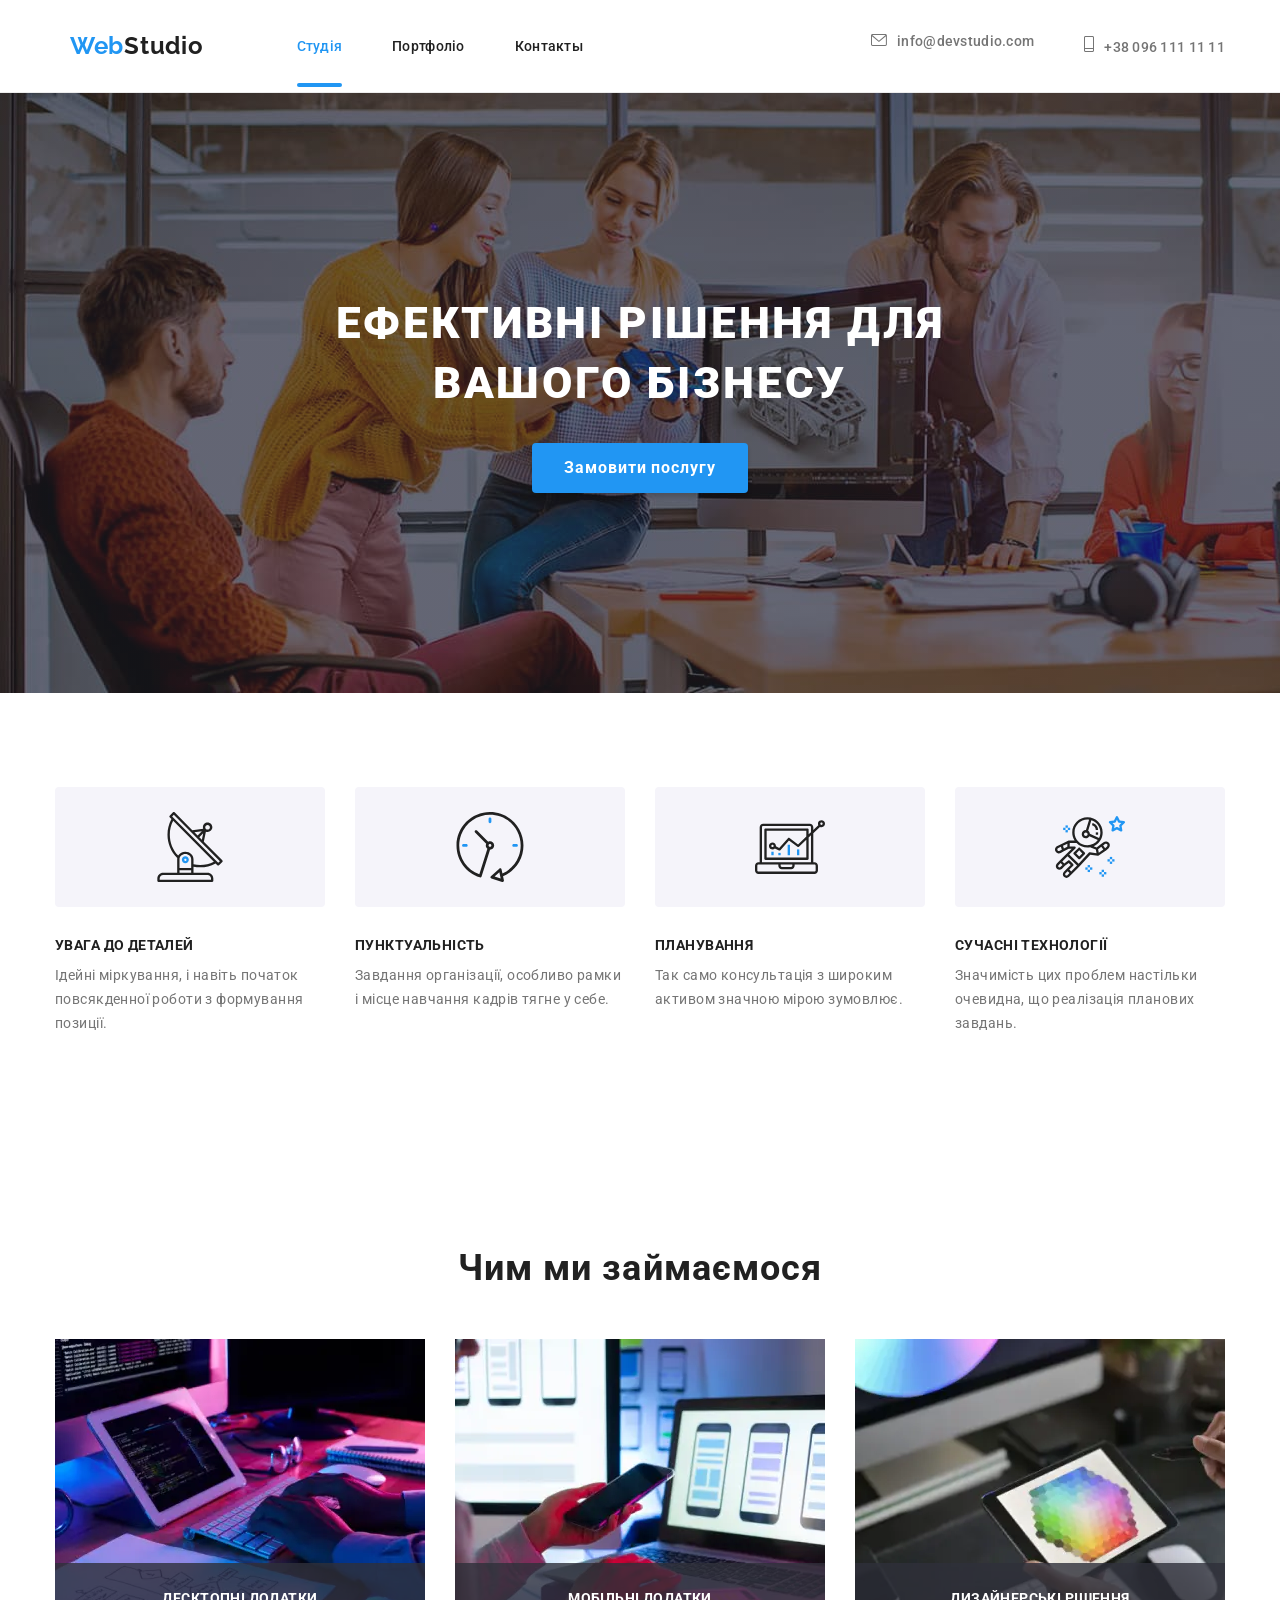
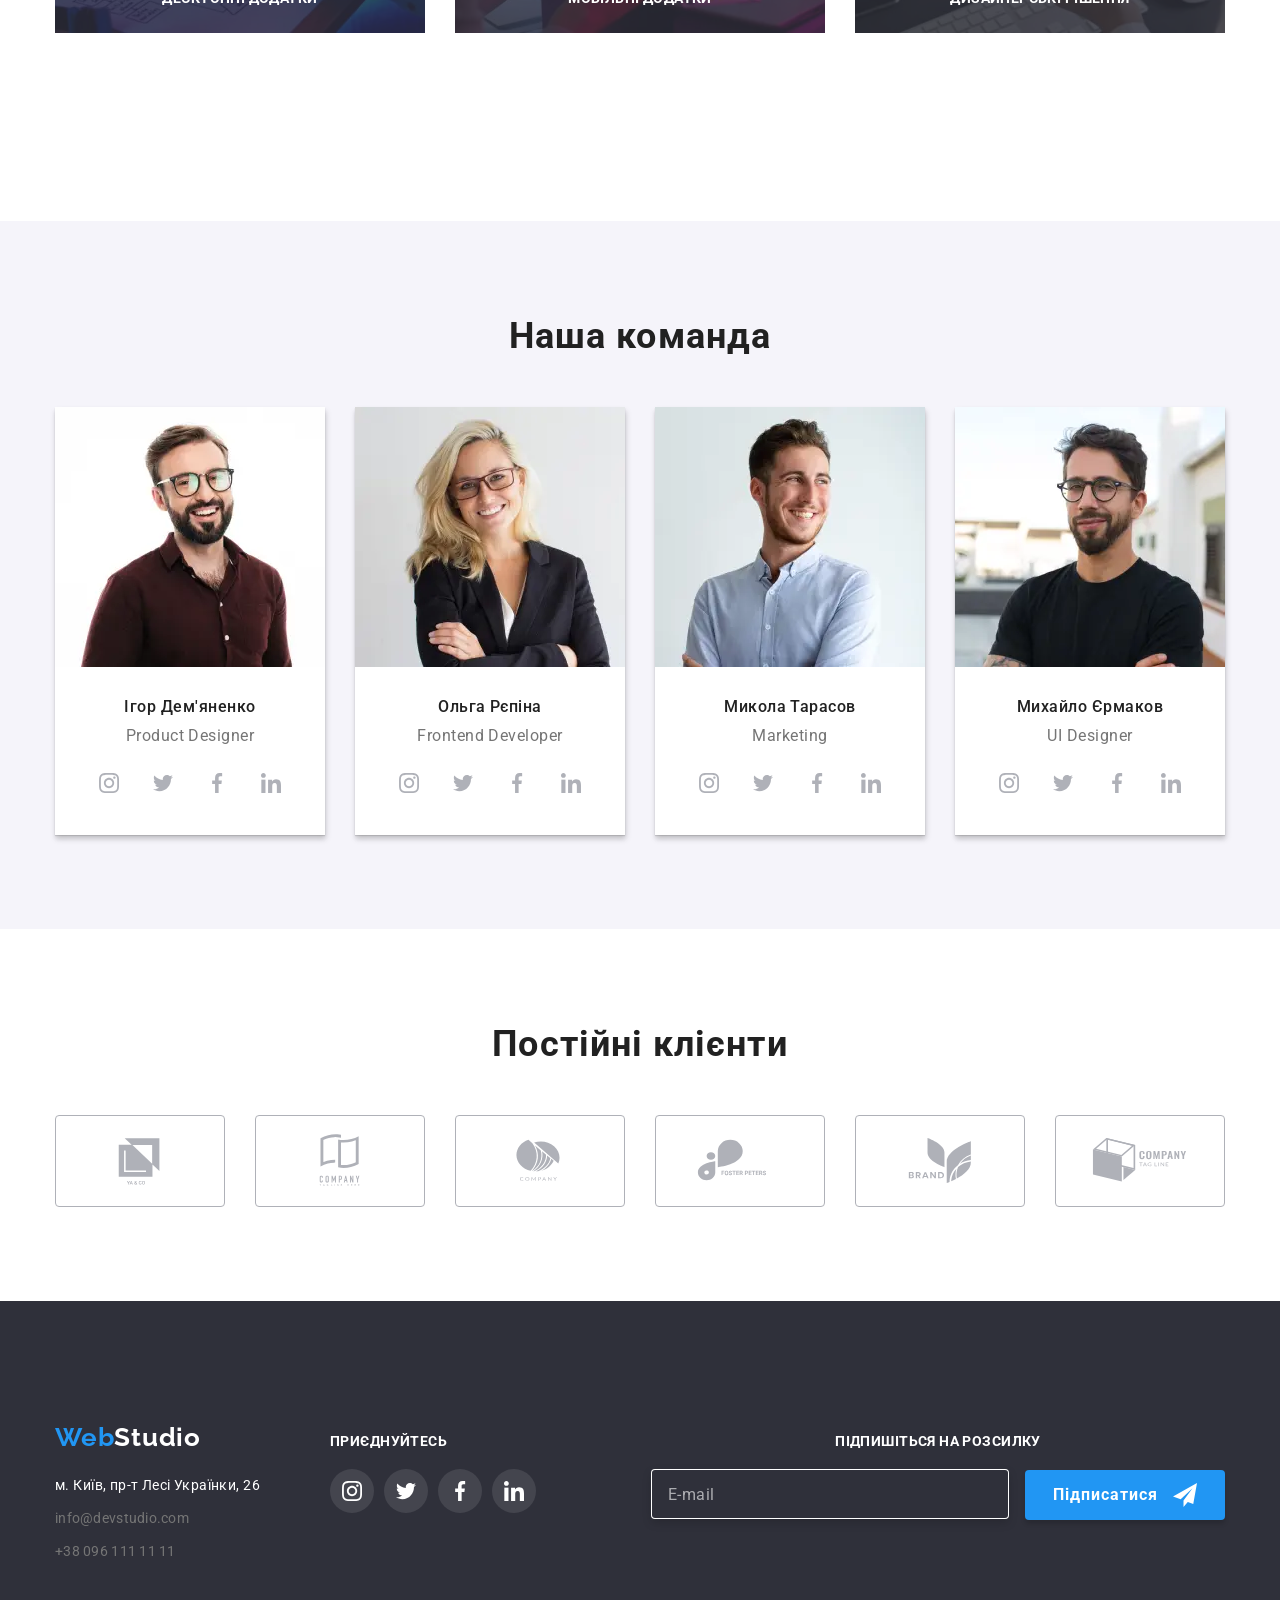
==== index.html @ 1030dc05 "Fixed bugs" ====
<!DOCTYPE html>
<html lang="uk">

<head>
    <meta charset="UTF-8" />
    <meta http-equiv="X-UA-Compatible" content="IE=edge" />
    <meta name="viewport" content="width=device-width, initial-scale=1.0" />
    <title>Студія</title>
    <link rel="stylesheet" href="https://cdn.jsdelivr.net/npm/modern-normalize@1.1.0/modern-normalize.min.css">
    <link rel="preconnect" href="https://fonts.googleapis.com" />
    <link rel="preconnect" href="https://fonts.gstatic.com" crossorigin />
    <link
        href="https://fonts.googleapis.com/css2?family=Raleway:wght@700&family=Roboto:wght@400;500;700;900&display=swap"
        rel="stylesheet" />
    <link rel="stylesheet" href="./css/main.min.css" />
</head>

<body>
    <!-- HEADER-->
    <header class="header">
        <div class="page-header container">
            <nav class="page-nav">
                <a class="logotype link" href="index.html" lang="en">Web<span
                        class="logotype__header">Studio</span></a>
                <ul class="menu list">
                    <li class="menu__item"><a class="menu__link  current" href="index.html">Студія</a></li>
                    <li class="menu__item"><a class="menu__link" href="portfolio.html">Портфоліо</a></li>
                    <li class="menu__item"><a class="menu__link" href="contact.html">Контакты</a></li>
                </ul>
            </nav>

            <button class="btn__open" type="button" data-menu-open><svg class="open__icon" width="40" height="40">
                    <use href="./images/sprite.svg#burger-open"></use></svg>
            </button>

            <ul class="list contact">
                <li class="contact__menu">
                    <a class="contact__list link" href="mailto:info@devstudio.com"><svg class="contact__icon"
                            width="16" height="12">
                            <use href="./images/sprite.svg#icon-mail"></use>
                        </svg>info@devstudio.com</a>
                </li>
                <li class="contact__menu">
                    <a class="contact__list link" href="tel:+380961111111"><svg class="contact__icon" width="10"
                            height="16">
                            <use href="./images/sprite.svg#icon-tel"></use>
                        </svg>+38 096 111 11 11</a>
                </li>
            </ul>
        </div>

        <div class="mobile-menu is-open" data-menu>
            <div class="container mobile-menu__container">
                <div class="mob-top">
                    <button class="btn__close" type="button" data-menu-close>
                        <svg class="close__icon" width="40" height="40">
                        <use href="./images/sprite.svg#burger-close"></use>
                        </svg>
                    </button>
                    <ul class="carte list">
                        <li class="carte__point"><a class="carte__reference  current" href="index.html">Студія</a></li>
                        <li class="carte__point"><a class="carte__reference" href="portfolio.html">Портфоліо</a></li>
                        <li class="carte__point"><a class="carte__reference" href="contact.html">Контакты</a></li>
                    </ul>
                </div>
        
                <div class="mob-bottom">
                    <ul class="connect list">
                        <li class="connect__menu">
                            <a class="connect__tel link" href="tel:+380961111111">+38 096 111 11 11</a>
                        </li>
                        <li class="connect__menu">
                            <a class="connect__mail link" href="mailto:info@devstudio.com">info@devstudio.com</a>
                        </li>
                    </ul>
        
                    <ul class="societal list">
                        <li class="societal__item">
                            <a class="societal__link" href="">Instagram</a>
                        </li>
                        <li class="societal__item">
                            <a class="societal__link" href="">Twitter</a>
                        </li>
                        <li class="societal__item">
                            <a class="societal__link" href="">Facebook</a>
                        </li>
                        <li class="societal__item">
                            <a class="societal__link" href="">linkedin</a>
                        </li>
                    </ul>
                </div>
        
            </div>
        </div>
    </header>
    <!--MAIN-->
    <main>
        <!--HERO-->
        <section class="hero background">
            <h1 class="hero-title">ЕФЕКТИВНІ РІШЕННЯ ДЛЯ<br>ВАШОГО БІЗНЕСУ</h1>
            <button class="modal-btn modal-btn-container" type="button" data-modal-open>Замовити послугу</button>
        </section>
        <!--ABOUT-->
        <section class="section about">
                    <div class="container">
                        <h2 class="visually-hidden"></h2>
                        <ul class="about-list list">
                            <li class="about-list-item">
                                <div class="about-list-container">
                                    <svg width="70" height="70" class="about-list-icon">
                                        <use href="./images/sprite.svg#icon-antenna"></use>
                                    </svg>
                                </div>
                                <h3 class="about-title-item">УВАГА ДО ДЕТАЛЕЙ</h3>
                                <p class="about-paragraph">Ідейні міркування, і навіть початок повсякденної роботи з формування
                                    позиції.</p>
                            </li>
                            <li class="about-list-item">
                                <div class="about-list-container">
                                    <svg width="70" height="70" class="about-list-icon">
                                        <use href="./images/sprite.svg#icon-clock"></use>
                                    </svg>
                                </div>
                                <h3 class="about-title-item">ПУНКТУАЛЬНІСТЬ</h3>
                                <p class="about-paragraph">Завдання організації, особливо рамки і місце навчання кадрів тягне у
                                    себе.</p>
                            </li>
                            <li class="about-list-item">
                                <div class="about-list-container">
                                    <svg width="70" height="70" class="about-list-icon">
                                        <use href="./images/sprite.svg#icon-diagram"></use>
                                    </svg>
                                </div>
                                <h3 class="about-title-item">ПЛАНУВАННЯ</h3>
                                <p class="about-paragraph">Так само консультація з широким активом значною мірою зумовлює.</p>
                            </li>
                            <li class="about-list-item">
                                <div class="about-list-container">
                                    <svg width="70" height="70" class="about-list-icon">
                                        <use href="./images/sprite.svg#icon-astronaut"></use>
                                    </svg>
                                </div>
                                <h3 class="about-title-item">СУЧАСНІ ТЕХНОЛОГІЇ</h3>
                                <p class="about-paragraph">Значимість цих проблем настільки очевидна, що реалізація планових
                                    завдань.</p>
                            </li>
                        </ul>
                    </div>
        </section>
        <!--WORK-->
        <section class="section work-section">
            <div class="container work-container">
                <h2 class="all-titles">Чим ми займаємося</h2>
                <ul class="work-img-container">
                    <li class="work-list">
                        <div class="work-list-wrapper">
                            <picture>
                                <source srcset="./images/about/img0-w.webp 1x, ./images/about/img0-2x-w.webp 2x" media="(min-width: 1200px)" type="image/webp" />
                                <source srcset="./images/about/img0.jpg 1x, ./images/about/img0-2x.jpg 2x"
                                media="(min-width: 1200px)" type="image/jpeg"/>
                                <img class="work-img" src="./images/about/img0.jpg" alt="фото людина друкує на комп'ютері" width="370" height="294" />
                            </picture>
                            <p class="work-overlay">Десктопні додатки</p>
                        </div>
                    </li>

                    <li class="work-list">
                        <div class="work-list-wrapper">
                            <picture>
                                <source srcset="./images/about/img1-w.webp 1x, ./images/about/img1-2x-w.webp 2x" media="(min-width: 1200px)" type="image/webp" />
                                <source srcset="./images/about/img1.jpg 1x, ./images/about/img1-2x.jpg 2x" media="(min-width: 1200px)" type="image/jpeg"/>
                                <img class="work-img" src="./images/about/img1.jpg" alt="фото людина друкує на комп'ютері і дивиться на смартфон"
                                    width="370" height="294" />
                            </picture>
                            <p class="work-overlay">Мобільні додатки</p>
                        </div>
                    </li>

                    <li class="work-list">
                        <div class="work-list-wrapper">
                            <picture>
                                <source srcset="./images/about/img2-w.webp 1x, ./images/about/img2-2x-w.webp 2x" media="(min-width: 1200px)" type="image/webp" />
                                <source srcset="./images/about/img2.jpg 1x, ./images/about/img2-2x.jpg 2x" media="(min-width: 1200px)" type="image/jpeg"/>
                                <img class="work-img" src="./images/about/img2.jpg" alt="фото людина малює на планшеті" width="370" height="294" />
                            </picture>
                            <p class="work-overlay">Дизайнерські рішення</p>
                        </div>
                    </li>
                </ul>
            </div>
        </section>
        <!--TEAM-->
        <section class="section team-section">
            <div class="container">
                <h2 class="all-titles">Наша команда</h2>
                <ul class="list menu-team">
                    <li class="team-cards">
                        <picture>
                            <source srcset="./images/team/igor-w.webp 1x, ./images/team/igor-2x-w.webp 2x" media="(min-width: 1200px)" type="image/webp"/>
                            <source srcset="./images/team/igor.jpg 1x, ./images/team/igor-2x.jpg 2x" media="(min-width: 1200px)" type="image/jpeg" />
                            <source srcset="./images/team/igor-tab-w.webp 1x, ./images/team/igor-tab-2x-w.webp 2x" media="(min-width: 768px)" type="image/webp" />
                            <source srcset="./images/team/igor-tab.jpg 1x, ./images/team/igor-tab-2x.jpg 2x" media="(min-width: 768px)" type="image/jpeg"/>
                            <source srcset="./images/team/igor-mob-w.webp 1x, ./images/team/igor-mob-2x-w.webp 2x" media="(min-width: 320px)" type="image/webp" />
                            <source srcset="./images/team/igor-mob.jpg 1x, ./images/team/igor-mob-2x.jpg 2x" media="(min-width: 320px)" type="image/jpeg"/>
                            <img class="team-img" src="./images/team/igor.jpg" alt="Фото Ігор Дем'яненко" width="450"/>
                        </picture>
                        
                        <div class="team-subscription">
                            <h3 class="team-title">Ігор Дем'яненко</h3>
                            <p class="team-paragraph" lang="en">Product Designer</p>
                            <ul class="social-list list">
                                <li class="social-list-item">
                                    <a class="social-list-link" href="">
                                        <svg width="20" height="20" class="social-list-icon">
                                            <use href="./images/sprite.svg#icon-instagram"></use>
                                        </svg>
                                    </a>
                                </li>
                                <li class="social-list-item">
                                    <a class="social-list-link" href="">
                                        <svg width="20" height="20" class="social-list-icon">
                                            <use href="./images/sprite.svg#icon-twitter"></use>
                                        </svg>
                                    </a>
                                </li>
                                <li class="social-list-item">
                                    <a class="social-list-link" href="">
                                        <svg width="20" height="20" class="social-list-icon">
                                            <use href="./images/sprite.svg#icon-facebook"></use>
                                        </svg>
                                    </a>
                                </li>
                                <li class="social-list-item">
                                    <a class="social-list-link" href="">
                                        <svg width="20" height="20" class="social-list-icon">
                                            <use href="./images/sprite.svg#icon-linkedin"></use>
                                        </svg>
                                    </a>
                                </li>
                            </ul>
                        </div>
                    </li>
                    <li class="team-cards">
                        <picture>
                            <source srcset="./images/team/olga-w.webp 1x, ./images/team/olga-2x-w.webp 2x" media="(min-width: 1200px)" type="image/webp"/>
                            <source srcset="./images/team/olga.jpg 1x, ./images/team/olga-2x.jpg 2x" media="(min-width: 1200px)" type="image/jpeg"/>
                            <source srcset="./images/team/olga-tab-w.webp 1x, ./images/team/olga-tab-2x-w.webp 2x" media="(min-width: 768px)" type="image/webp"/>
                            <source srcset="./images/team/olga-tab.jpg 1x, ./images/team/olga-tab-2x.jpg 2x" media="(min-width: 768px)" type="image/jpeg"/>
                            <source srcset="./images/team/olga-mob-w.webp 1x, ./images/team/olga-mob-2x-w.webp 2x" media="(min-width: 320px)" type="image/webp"/>
                            <source srcset="./images/team/olga-mob.jpg 1x, ./images/team/olga-mob-2x.jpg 2x" media="(min-width: 320px)" type="image/jpeg"/>
                            <img class="team-img" src="./images/team/olga.jpg" alt="Фото Ольга Рєпіна" width="450"/>
                        </picture>
                        
                        <div class="team-subscription">
                            <h3 class="team-title">Ольга Рєпіна</h3>
                            <p class="team-paragraph" lang="en">Frontend Developer</p>
                            <ul class="social-list list">
                                <li class="social-list-item">
                                    <a class="social-list-link" href="">
                                        <svg width="20" height="20" class="social-list-icon">
                                            <use href="./images/sprite.svg#icon-instagram"></use>
                                        </svg>
                                    </a>
                                </li>
                                <li class="social-list-item">
                                    <a class="social-list-link" href="">
                                        <svg width="20" height="20" class="social-list-icon">
                                            <use href="./images/sprite.svg#icon-twitter"></use>
                                        </svg>
                                    </a>
                                </li>
                                <li class="social-list-item">
                                    <a class="social-list-link" href="">
                                        <svg width="20" height="20" class="social-list-icon">
                                            <use href="./images/sprite.svg#icon-facebook"></use>
                                        </svg>
                                    </a>
                                </li>
                                <li class="social-list-item">
                                    <a class="social-list-link" href="">
                                        <svg width="20" height="20" class="social-list-icon">
                                            <use href="./images/sprite.svg#icon-linkedin"></use>
                                        </svg>
                                    </a>
                                </li>
                            </ul>
                        </div>
                    </li>
                    <li class="team-cards">
                        <picture>
                            <source srcset="./images/team/nikolay-w.webp 1x, ./images/team/nikolay-2x-w.webp 2x" media="(min-width: 1200px)" type="image/webp" />
                            <source srcset="./images/team/nikolay.jpg 1x, ./images/team/nikolay-2x.jpg 2x" media="(min-width: 1200px)" type="image/jpeg" />
                            <source srcset="./images/team/nikolay-tab-w.webp 1x, ./images/team/nikolay-tab-2x-w.webp 2x" media="(min-width: 768px)" type="image/webp" />
                            <source srcset="./images/team/nikolay-tab.jpg 1x, ./images/team/nikolay-tab-2x.jpg 2x" media="(min-width: 768px)" type="image/jpeg" />
                            <source srcset="./images/team/nikolay-mob-w.webp 1x, ./images/team/nikolay-mob-2x-w.webp 2x" media="(min-width: 320px)"type="image/webp" />
                            <source srcset="./images/team/nikolay-mob.jpg 1x, ./images/team/nikolay-mob-2x.jpg 2x" media="(min-width: 320px)"type="image/jpeg" />
                            <img class="team-img" src="./images/team/nikolay.jpg" alt="Фото Миколай Тарасов" width="450" />
                        </picture>
                        
                        <div class="team-subscription">
                            <h3 class="team-title">Микола Тарасов</h3>
                            <p class="team-paragraph" lang="en">Marketing</p>
                            <ul class="social-list list">
                                <li class="social-list-item">
                                    <a class="social-list-link" href="">
                                        <svg width="20" height="20" class="social-list-icon">
                                            <use href="./images/sprite.svg#icon-instagram"></use>
                                        </svg>
                                    </a>
                                </li>
                                <li class="social-list-item">
                                    <a class="social-list-link" href="">
                                        <svg width="20" height="20" class="social-list-icon">
                                            <use href="./images/sprite.svg#icon-twitter"></use>
                                        </svg>
                                    </a>
                                </li>
                                <li class="social-list-item">
                                    <a class="social-list-link" href="">
                                        <svg width="20" height="20" class="social-list-icon">
                                            <use href="./images/sprite.svg#icon-facebook"></use>
                                        </svg>
                                    </a>
                                </li>
                                <li class="social-list-item">
                                    <a class="social-list-link" href="">
                                        <svg width="20" height="20" class="social-list-icon">
                                            <use href="./images/sprite.svg#icon-linkedin"></use>
                                        </svg>
                                    </a>
                                </li>
                            </ul>
                        </div>
                    </li>
                    <li class="team-cards">
                        <picture>
                            <source srcset="./images/team/mixail-w.webp 1x, ./images/team/mixail-2x-w.webp 2x" media="(min-width: 1200px)" type="image/webp" />
                            <source srcset="./images/team/mixail.jpg 1x, ./images/team/mixail-2x.jpg 2x" media="(min-width: 1200px)" type="image/jpeg" />
                            <source srcset="./images/team/mixail-tab-w.webp 1x, ./images/team/mixail-tab-2x-w.webp 2x" media="(min-width: 768px)" type="image/webp" />
                            <source srcset="./images/team/mixail-tab.jpg 1x, ./images/team/mixail-tab-2x.jpg 2x" media="(min-width: 768px)" type="image/jpeg" />
                            <source srcset="./images/team/mixail-mob-w.webp 1x, ./images/team/mixail-mob-2x-w.webp 2x" media="(min-width: 320px)" type="image/webp" />
                            <source srcset="./images/team/mixail-mob.jpg 1x, ./images/team/mixail-mob-2x.jpg 2x" media="(min-width: 320px)" type="image/jpeg" />
                            <img class="team-img" src="./images/team/mixail.jpg" alt="Фото Михайло Єрмаков" width="450"/>
                        </picture>
                        
                        <div class="team-subscription">
                            <h3 class="team-title">Михайло Єрмаков</h3>
                            <p class="team-paragraph" lang="en">UI Designer</p>
                            <ul class="social-list list">
                                <li class="social-list-item">
                                    <a class="social-list-link" href="">
                                        <svg width="20" height="20" class="social-list-icon">
                                            <use href="./images/sprite.svg#icon-instagram"></use>
                                        </svg>
                                    </a>
                                </li>
                                <li class="social-list-item">
                                    <a class="social-list-link" href="">
                                        <svg width="20" height="20" class="social-list-icon">
                                            <use href="./images/sprite.svg#icon-twitter"></use>
                                        </svg>
                                    </a>
                                </li>
                                <li class="social-list-item">
                                    <a class="social-list-link" href="">
                                        <svg width="20" height="20" class="social-list-icon">
                                            <use href="./images/sprite.svg#icon-facebook"></use>
                                        </svg>
                                    </a>
                                </li>
                                <li class="social-list-item">
                                    <a class="social-list-link" href="">
                                        <svg width="20" height="20" class="social-list-icon">
                                            <use href="./images/sprite.svg#icon-linkedin"></use>
                                        </svg>
                                    </a>
                                </li>
                            </ul>
                        </div>
                    </li>
                </ul>
            </div>
        </section>
        <!--CLIENTS-->
        <section class="section">
            <div class="container">
                <h2 class="all-titles">Постійні клієнти</h2>
                <ul class="clients-list">
                    <li class="clients-list-item">
                        <a class="clients-list-link" href="">
                            <svg width="106" height="60" class="clients-list-icon">
                                <use href="./images/sprite.svg#Logo1"></use>
                            </svg>
                        </a>
                    </li>
                    <li class="clients-list-item">
                        <a class="clients-list-link" href="">
                            <svg width="106" height="60" class="clients-list-icon">
                                <use href="./images/sprite.svg#Logo2"></use>
                            </svg>
                        </a>
                    </li>
                    <li class="clients-list-item">
                        <a class="clients-list-link" href="">
                            <svg width="106" height="60" class="clients-list-icon">
                                <use href="./images/sprite.svg#Logo3"></use>
                            </svg>
                        </a>
                    </li>
                    <li class="clients-list-item">
                        <a class="clients-list-link" href="">
                            <svg width="106" height="60" class="clients-list-icon">
                                <use href="./images/sprite.svg#Logo4"></use>
                            </svg>
                        </a>
                    </li>
                    <li class="clients-list-item">
                        <a class="clients-list-link" href="">
                            <svg width="106" height="60" class="clients-list-icon">
                                <use href="./images/sprite.svg#Logo5"></use>
                            </svg>
                        </a>
                    </li>
                    <li class="clients-list-item">
                        <a class="clients-list-link" href="">
                            <svg width="106" height="60" class="clients-list-icon">
                                <use href="./images/sprite.svg#Logo6"></use>
                            </svg>
                        </a>
                    </li>
                </ul>
            </div>
        </section>
    </main>
    <!--FOOTER-->
<footer class="footer">
    <div class="footer__container container">
        <div class="footer__list">
            <a class="logo link" href="index.html" lang="en">Web<span
                    class="logo__footer">Studio</span></a>
            <address>
                <ul class="list">
                    <li class="footer__link"><a class="footer__address list link"
                            href="https://goo.gl/maps/ARjSeqXz5D1srHnS8" target="_blank" rel="noopener noreferrer">м.
                            Київ, пр-т Лесі Українки, 26</a></li>
                    <li class="footer__link"><a class="footer__contact list link"
                            href="mailto:info@devstudio.com">info@devstudio.com</a></li>
                    <li class="footer__link"><a class="footer__contact list link" href="tel:+380961111111">+38
                            096 111 11
                            11</a>
                    </li>
                </ul>
            </address>
        </div>

        <div class="social">
            <p class="social__paragraph">ПРИЄДНУЙТЕСЬ</p>
            <ul class="social__list list">
                <li class="social__item">
                    <a class="social__link" href="">
                        <svg width="20" height="20" class="social__icon">
                            <use href="./images/sprite.svg#icon-instagram"></use>
                        </svg>
                    </a>
                </li>
                <li class="social__item">
                    <a class="social__link" href="">
                        <svg width="20" height="20" class="social__icon">
                            <use href="./images/sprite.svg#icon-twitter"></use>
                        </svg>
                    </a>
                </li>
                <li class="social__item">
                    <a class="social__link" href="">
                        <svg width="20" height="20" class="social__icon">
                            <use href="./images/sprite.svg#icon-facebook"></use>
                        </svg>
                    </a>
                </li>
                <li class="social__item">
                    <a class="social__link" href="">
                        <svg width="20" height="20" class="social__icon">
                            <use href="./images/sprite.svg#icon-linkedin"></use>
                        </svg>
                    </a>
                </li>
            </ul>
        </div>

        <div class="newsletter">
            <form class="newsletter__form">
                <p class="newsletter__paragraph">Підпишіться на розсилку</p>
                <input type="email" name="user_newsletter_email" class="newsletter__input" placeholder="E-mail">
                <button type="submit" class="pressbutton">Підписатися<svg width="24" height="24"
                        class="pressbutton__icon">
                        <use href="./images/sprite.svg#icon-send"></use>
                    </svg></button>
            </form>
        </div>
    </div>
</footer>

    <div class="backdrop is-hidden" data-modal>
        <div class="modal">
            <button type="button" class="modal-close-btn" data-modal-close>
                <svg width="11" height="11" class="modal-close-btn-icon">
                    <use href="./images/sprite.svg#icon-close-btn"></use>
                </svg>
            </button>
            
            <form class="modal-form">
                <p class="modal-paragraph">Залиште свої дані, ми вам передзвонимо</p>
                <label class="modal-form-field">
                    <span class="modal-form-imput-desc">Ім'я</span>
                    <span class="modal-form-imput-wrapper">
                        <input type="text" name="user_name" class="modal-form-input" required pattern="^[a-zA-Zа-яА-ЯіІїЇ]+$" minlength="2">
                        <svg width="18" height="18" class="modal-form-imput-icon">
                            <use href="./images/sprite.svg#icon-person"></use>
                        </svg>
                    </span>
                </label>

                <label class="modal-form-field">
                    <span class="modal-form-imput-desc">Телефон</span>
                    <span class="modal-form-imput-wrapper">
                        <input type="tel" name="user_phone" class="modal-form-input" required pattern="[0-9]{3}-[0-9]{3}-[0-9]{2}-[0-9]{2}"
                            title="xxx-xxx-xx-xx">
                        <svg width="18" height="18" class="modal-form-imput-icon">
                            <use href="./images/sprite.svg#icon-phone"></use>
                        </svg>
                    </span>
                </label>

                <label class="modal-form-field">
                    <span class="modal-form-imput-desc">Пошта</span>
                    <span class="modal-form-imput-wrapper">
                        <input type="email" name="user_email" class="modal-form-input" required>
                        <svg width="18" height="18" class="modal-form-imput-icon">
                            <use href="./images/sprite.svg#icon-email"></use>
                        </svg>
                    </span>
                </label>

                <label class="modal-form-field">
                    <span class="modal-form-imput-desc">Коментар</span>
                    <textarea name="user_message" class="modal-form-message" placeholder="Введіть текст"></textarea>
                </label>

                <input id="user-policy" type="checkbox" name="user-policy" class="modal-form-check visually-hidden">
                <label for="user-policy" class="modal-form-check-desc">Погоджуюся з розсилкою та приймаю&nbsp;<a class="modal-check-link" href="">Умови договору</a></label>
                <button type="submit" class="modal-form-submit">Відправити</button>
            </form>
        </div>
    </div>
    <script src="./js/mobile-menu.js"></script>
    <script src="./js/modal.js"></script>
    
</body>

</html>
---- css/main.min.css ----
:root{--accent-font: "Roboto", sans-serif;--second-font: "Raleway", sans-serif;--bg-gradient: linear-gradient(rgba(47, 48, 58, 0.4), rgba(47, 48, 58, 0.4));--accent-text-color: #212121;--second-text-color: #757575;--third-text-color: #FFFFFF;--fourth-text-color: #2196F3;--fifth-text-color: rgba(255, 255, 255, 0.6);--accent-background: #FFFFFF;--second-background: #2F303A;--third-background: #2196F3;--fourth-background: #000000;--fifth-background: #F5F4FA;--sixth-background: #188CE8;--seventh-background: rgba(0, 0, 0, 0.2);--eighth-background: rgba(255, 255, 255, 0.1);--ninth-background: #C4C4C4(47, 48, 58, 0.4);--tenth-background: rgba(33, 150, 243, 0.9);--eleventh-background: rgba(47, 48, 58, 0.8);--accent-color: #EEEEEE;--second-color: #FFFFFF;--third-color: #2196F3;--fourth-color: #000000;--fifth-color: #AFB1B8;--accent-border-color: #212121;--second-border-color: #2196F3;--third-border-color: rgba(0, 0, 0, 0.1);--fourth-border-color: rgba(33, 33, 33, 0.2);--fifth-border-color: rgba(255, 255, 255, 0.3);--sixth-border-color: #EEEEEE;--seven-border-color: #AFB1B8;--accent-fill: #2196F3;--second-fill: #AFB1B8;--third-fill: #FFFFFF;--fourth-fill: #212121;--accent-placeholder: rgba(117, 117, 117, 0.5);--second-placeholder: rgba(255, 255, 255, 0.6);--transition-duration-and-func: 250ms cubic-bezier(0.4, 0, 0.2, 1)}.visually-hidden{position:absolute;white-space:nowrap;width:1px;height:1px;overflow:hidden;border:0;padding:0;clip:rect(0 0 0 0);-webkit-clip-path:inset(50%);clip-path:inset(50%);margin:-1px}.buttons,.social__link,.clients-list-link,.social-list-link,.about-list-container,.modal-btn,.modal-close-btn{display:-webkit-box;display:-ms-flexbox;display:flex;-webkit-box-pack:center;-ms-flex-pack:center;justify-content:center;-webkit-box-align:center;-ms-flex-align:center;align-items:center}h1,h2,h3,p{margin-top:0;margin-bottom:0}ul,ol{margin:0;padding:0;list-style:none}img{display:block;max-width:100%;height:auto}button{cursor:pointer}.list{list-style:none}.link{text-decoration:none}body{font-family:var(--accent-font),sans-serif;color:var(--accent-text-color)}.no-scroll{overflow:hidden}.section{padding-top:60px;padding-bottom:60px}@media screen and (min-width: 1200px){.section{padding-top:94px;padding-bottom:94px}}.container{margin-left:auto;margin-right:auto;padding-left:15px;padding-right:15px}@media screen and (min-width: 480px){.container{width:450px;margin-left:auto;margin-right:auto}}@media screen and (min-width: 768px){.container{width:738px}}@media screen and (min-width: 1200px){.container{width:1200px}}@media screen and (max-width: 767px){.mobile-menu{position:fixed;top:0;left:0;background-color:var(--accent-background);width:100vw;height:100vh;z-index:1000;padding-top:48px;padding-bottom:48px;padding-left:40px;cursor:pointer;opacity:0;visibility:hidden;pointer-events:none;-webkit-transition:opacity var(--transition-duration-and-func),visibility var(--transition-duration-and-func);transition:opacity var(--transition-duration-and-func),visibility var(--transition-duration-and-func)}.mobile-menu.is-open{opacity:1;visibility:visible;pointer-events:auto;width:100%;height:100%}.mobile-menu__container{position:relative;width:100%;height:100%;display:-webkit-box;display:-ms-flexbox;display:flex;-webkit-box-orient:vertical;-webkit-box-direction:normal;-ms-flex-direction:column;flex-direction:column;-webkit-box-pack:justify;-ms-flex-pack:justify;justify-content:space-between;overflow:auto}.mob-top{position:relative;margin-bottom:50px}.btn__close{height:40px;width:40px;display:-webkit-box;display:-ms-flexbox;display:flex;-webkit-box-align:center;-ms-flex-align:center;align-items:center;-webkit-box-pack:center;-ms-flex-pack:center;justify-content:center;line-height:0;position:absolute;top:10px;right:15px;background-color:var(--accent-background);border:none;border-radius:50%;outline:none;text-transform:none;fill:var(--fourth-fill);-webkit-transition:fill var(--transition-duration-and-func);transition:fill var(--transition-duration-and-func)}.btn__close:hover,.btn__close:focus{fill:var(--accent-fill)}.carte{margin-bottom:64px}.carte__point:not(:last-child){margin-bottom:24px}.carte__reference{font-weight:500;font-size:40px;line-height:1.175;letter-spacing:.02em;text-decoration:none;color:var(--accent-text-color)}.connect{margin-bottom:64px}.connect__tel{font-weight:500;font-size:34px;line-height:1.1764705882;letter-spacing:.02em;color:var(--fourth-text-color);margin-bottom:32px}.connect__mail{font-weight:500;font-size:24px;line-height:1.1666666667;letter-spacing:.02em;color:var(--second-text-color)}.societal{display:-webkit-box;display:-ms-flexbox;display:flex}.societal__item{margin-left:20px}.societal__link{font-weight:500;font-size:18px;line-height:1.2222222222;letter-spacing:.02em;color:var(--fourth-text-color);text-decoration:none}.societal__link:not(:last-child)::before{content:" ";border-left:1px solid rgba(33,33,33,.2);background-color:rgba(33,33,33,.2);height:1px;width:22px;-webkit-transform:rotate(90deg);transform:rotate(90deg);margin-right:10px}}@media(min-width: 768px){.mobile-menu{display:none}}.backdrop{position:fixed;z-index:100;top:0;left:0;width:100%;height:100%;background-color:var(--seventh-background);-webkit-transition:opacity var(--transition-duration-and-func),visibility var(--transition-duration-and-func);transition:opacity var(--transition-duration-and-func),visibility var(--transition-duration-and-func)}.backdrop.is-hidden{opacity:0;visibility:hidden;pointer-events:none}.modal{position:absolute;top:50%;left:50%;-webkit-transform:translate(-50%, -50%);transform:translate(-50%, -50%);width:528px;background-color:var(--accent-background);padding:40px;border-radius:4px}.modal-close-btn{position:absolute;top:10px;right:10px;width:30px;height:30px;border-radius:50%;background-color:var(--accent-background);border:1px solid var(--third-border-color);padding:0;-webkit-transition:fill var(--transition-duration-and-func);transition:fill var(--transition-duration-and-func)}.modal-close-btn-icon{-webkit-transition:fill var(--transition-duration-and-func);transition:fill var(--transition-duration-and-func)}.modal-close-btn:hover .modal-close-btn-icon,.modal-close-btn:focus .modal-close-btn-icon{fill:var(--accent-fill)}.modal-form{display:-webkit-box;display:-ms-flexbox;display:flex;-webkit-box-orient:vertical;-webkit-box-direction:normal;-ms-flex-direction:column;flex-direction:column}.modal-paragraph{font-weight:700;font-size:20px;line-height:1.15;text-align:center;letter-spacing:.03em;color:var(--accent-text-color);margin-bottom:12px}.modal-form-field{margin-bottom:12px}.modal-form-imput-desc{display:block;font-weight:400;font-size:12px;line-height:1.1666666667;letter-spacing:.01em;color:var(--second-text-color);margin-bottom:4px}.modal-form-imput-wrapper{position:relative}.modal-form-input{width:100%;height:40px;border:1px solid var(--fourth-border-color);border-radius:4px;padding-left:42px;font-weight:400;font-size:12px;line-height:1.1666666667;letter-spacing:.01em;color:var(--accent-text-color);-webkit-transition:border-color var(--transition-duration-and-func);transition:border-color var(--transition-duration-and-func)}.modal-form-input:focus{outline:none;border-color:var(--second-border-color)}.modal-form-imput-icon{position:absolute;top:50%;left:12px;-webkit-transform:translateY(-50%);transform:translateY(-50%);display:block;width:18px;height:18px;-webkit-transition:fill var(--transition-duration-and-func);transition:fill var(--transition-duration-and-func)}.modal-form-input:focus+.modal-form-imput-icon{fill:var(--accent-fill)}.modal-form-message{font-weight:400;font-size:12px;line-height:1.1666666667;letter-spacing:.01em;color:var(--accent-text-color);resize:none;width:100%;height:120px;border:1px solid var(--fourth-border-color);border-radius:4px;padding:12px 16px;margin-bottom:8px;-webkit-transition:border-color var(--transition-duration-and-func);transition:border-color var(--transition-duration-and-func)}.modal-form-message:focus{outline:none;border-color:var(--second-border-color)}.modal-form-message::-webkit-input-placeholder{font-weight:400;font-size:12px;line-height:1.1666666667;letter-spacing:.01em;color:var(--accent-placeholder)}.modal-form-message::-moz-placeholder{font-weight:400;font-size:12px;line-height:1.1666666667;letter-spacing:.01em;color:var(--accent-placeholder)}.modal-form-message:-ms-input-placeholder{font-weight:400;font-size:12px;line-height:1.1666666667;letter-spacing:.01em;color:var(--accent-placeholder)}.modal-form-message::-ms-input-placeholder{font-weight:400;font-size:12px;line-height:1.1666666667;letter-spacing:.01em;color:var(--accent-placeholder)}.modal-form-message::placeholder{font-weight:400;font-size:12px;line-height:1.1666666667;letter-spacing:.01em;color:var(--accent-placeholder)}.modal-form-check-desc{display:-webkit-box;display:-ms-flexbox;display:flex;-webkit-box-align:center;-ms-flex-align:center;align-items:center;font-weight:400;font-size:12px;line-height:2;letter-spacing:.03em;color:var(--second-text-color);margin-left:12px;margin-bottom:30px}.modal-form-check-desc::before{content:" ";display:block;width:18px;height:18px;border:1px solid var(--accent-border-color);border-radius:4px;cursor:pointer;margin-right:9px}.modal-form-check:checked+.modal-form-check-desc::before{border-color:var(--third-color);background-color:var(--third-background);background-image:url("../images/icon_check.svg");background-repeat:no-repeat;background-position:center}.modal-check-link{font-weight:400;font-size:12px;line-height:2;letter-spacing:.03em;-webkit-text-decoration-line:underline;text-decoration-line:underline;color:var(--fourth-text-color)}.modal-form-submit{width:200px;height:50px;font-weight:700;font-size:16px;line-height:1.875;padding:12px 52px;display:-webkit-box;display:-ms-flexbox;display:flex;-webkit-box-align:center;-ms-flex-align:center;align-items:center;text-align:center;letter-spacing:.06em;color:var(--third-text-color);background-color:var(--third-background);-webkit-box-shadow:0px 4px 4px rgba(0,0,0,.15);box-shadow:0px 4px 4px rgba(0,0,0,.15);border-radius:4px;border:none;-webkit-transition:background-color var(--transition-duration-and-func);transition:background-color var(--transition-duration-and-func);margin-left:auto;margin-right:auto}.modal-form-submit:hover,.modal-form-submit:focus{background-color:var(--sixth-background)}@media screen and (max-width: 767px){.menu{display:none}.contact{display:none}.btn__open{display:block;border:none;margin-left:auto;min-height:40px;min-width:40px;line-height:0;cursor:pointer;background-color:var(--accent-background);position:absolute;top:10px;right:10px}}.page-header{display:-webkit-box;display:-ms-flexbox;display:flex;-webkit-box-align:center;-ms-flex-align:center;align-items:center;-webkit-box-pack:justify;-ms-flex-pack:justify;justify-content:space-between}.page-nav{position:relative}.logotype{font-family:var(--second-font);font-weight:700;font-size:24px;line-height:1.1666666667;letter-spacing:.03em;color:var(--fourth-text-color);margin-left:15px;margin-right:auto;padding-top:16px;padding-bottom:16px}.logotype__header{color:var(--accent-text-color)}.menu__link{position:relative;display:block;font-weight:500;font-size:14px;line-height:1.1428571429;letter-spacing:.02em;color:var(--accent-text-color);list-style:none;text-decoration:none;display:block;-webkit-transition:color var(--transition-duration-and-func);transition:color var(--transition-duration-and-func)}.menu__link:hover,.menu__link:focus{color:var(--fourth-text-color)}.menu__link.current{color:var(--fourth-text-color)}@media screen and (min-width: 768px){.btn__open{display:none}.mobile-menu{display:none}.header{border-bottom:1px solid #ececec}.page-header{display:-webkit-box;display:-ms-flexbox;display:flex;-webkit-box-align:center;-ms-flex-align:center;align-items:center}.page-nav{display:-webkit-box;display:-ms-flexbox;display:flex;-webkit-box-align:center;-ms-flex-align:center;align-items:center}.logotype{margin-right:80px;padding-top:26px;padding-bottom:26px}.menu{display:-webkit-box;display:-ms-flexbox;display:flex;-webkit-box-align:center;-ms-flex-align:center;align-items:center;-webkit-box-pack:center;-ms-flex-pack:center;justify-content:center}.menu__item:not(:last-child){margin-right:50px}.menu__link{padding-top:32px;padding-bottom:32px}.current{display:block;color:var(--third-color)}.current::after{content:"";position:absolute;display:block;width:100%;height:4px;background-color:var(--third-background);border-radius:2px;left:0;bottom:-1px}.contact{display:-webkit-box;display:-ms-flexbox;display:flex;-webkit-box-orient:vertical;-webkit-box-direction:normal;-ms-flex-direction:column;flex-direction:column;-ms-flex-line-pack:start;align-content:flex-start;margin-left:40px;padding-top:20px;padding-bottom:20px}.contact__menu:not(:last-child){margin-bottom:10px}.contact__list{font-style:normal;font-weight:500;font-size:12px;line-height:1.1666666667;letter-spacing:.02em;color:var(--second-text-color);-webkit-transition:color var(--transition-duration-and-func);transition:color var(--transition-duration-and-func)}.contact__list:hover,.contact__list:focus{color:var(--fourth-text-color)}.contact__icon{fill:currentColor;margin-right:8px}}@media screen and (min-width: 1200px){.logotype{margin-right:93px;padding-top:24px;padding-bottom:25px}.contact{display:-webkit-box;display:-ms-flexbox;display:flex;-webkit-box-orient:horizontal;-webkit-box-direction:normal;-ms-flex-direction:row;flex-direction:row;-webkit-box-pack:center;-ms-flex-pack:center;justify-content:center;-webkit-box-align:center;-ms-flex-align:center;align-items:center;margin-left:auto;padding-top:32px;padding-bottom:32px}.contact__menu:not(:last-child){margin-right:50px}.contact__list{font-weight:500;font-size:14px;line-height:1.1428571429;padding-top:32px;padding-bottom:32px}.contact__icon{margin-right:10px}}.hero{padding:200px 0;text-align:center;width:100%}.background{background-color:var(--ninth-background);background-size:cover;background-position:border-box}@media screen and (max-width: 767px){.background{background-image:var(--bg-gradient),url("../images/bg-mob.jpg")}}@media screen and (max-width: 767px)and (min-device-pixel-ratio: 2),screen and (max-width: 767px)and (-webkit-min-device-pixel-ratio: 2),screen and (max-width: 767px)and (min-resolution: 192dpi),screen and (max-width: 767px)and (min-resolution: 2dppx){.background{background-image:var(--bg-gradient),url("../images/bg-mob-2x.jpg")}}@media screen and (min-width: 768px){.background{background-image:var(--bg-gradient),url("../images/bg-tab.jpg")}}@media screen and (min-width: 768px)and (min-device-pixel-ratio: 2),screen and (min-width: 768px)and (-webkit-min-device-pixel-ratio: 2),screen and (min-width: 768px)and (min-resolution: 192dpi),screen and (min-width: 768px)and (min-resolution: 2dppx){.background{background-image:var(--bg-gradient),url("../images/bg-tab-2x.jpg")}}@media screen and (min-width: 1200px){.background{background-image:var(--bg-gradient),url("../images/bg.jpg")}}@media screen and (min-width: 1200px)and (min-device-pixel-ratio: 2),screen and (min-width: 1200px)and (-webkit-min-device-pixel-ratio: 2),screen and (min-width: 1200px)and (min-resolution: 192dpi),screen and (min-width: 1200px)and (min-resolution: 2dppx){.background{background-image:var(--bg-gradient),url("../images/bg-2x.jpg")}}.hero-title{font-weight:900;font-size:26px;line-height:1.6153846154;letter-spacing:.06em;text-transform:uppercase;text-align:center;color:var(--third-text-color);margin-bottom:30px}@media screen and (min-width: 1200px){.hero-title{font-weight:900;font-size:44px;line-height:1.3636363636;text-align:center}}.modal-btn-container{padding-top:30px;padding-bottom:200px;padding-left:auto;padding-right:auto}.modal-btn{margin-left:auto;margin-right:auto;padding-top:10px;padding-bottom:10px;padding-left:32px;padding-right:32px;font-weight:700;font-size:16px;line-height:1.875;letter-spacing:.06em;color:var(--third-text-color);background-color:var(--third-background);border:none;border-radius:4px;-webkit-box-shadow:0px 4px 4px rgba(0,0,0,.15);box-shadow:0px 4px 4px rgba(0,0,0,.15);-webkit-transition:background-color var(--transition-duration-and-func);transition:background-color var(--transition-duration-and-func)}.modal-btn:hover,.modal-btn:focus{background-color:var(--sixth-background)}.about-title{display:none}.about-list{display:-webkit-box;display:-ms-flexbox;display:flex;-ms-flex-wrap:wrap;flex-wrap:wrap;gap:30px}@media screen and (min-width: 1200px){.about-list{-webkit-box-pack:center;-ms-flex-pack:center;justify-content:center;-ms-flex-wrap:nowrap;flex-wrap:nowrap}}@media screen and (min-width: 768px){.about-list-item{width:calc((100% - 30px)/2)}}@media screen and (min-width: 1200px){.about-list-item{width:calc((100% - 90px)/4)}}.about-list-container{width:450px;height:120px;background-color:var(--fifth-background);border-radius:4px;margin-bottom:30px}@media screen and (min-width: 768px){.about-list-container{width:354px}}@media screen and (min-width: 1200px){.about-list-container{width:270px}}.about-title-item{font-weight:700;font-size:14px;line-height:1.1428571429;letter-spacing:.03em;text-align:center;text-transform:uppercase;color:var(--accent-text-color);margin-bottom:10px}@media screen and (min-width: 768px){.about-title-item{text-align:left}}.about-paragraph{font-weight:400;font-size:14px;line-height:1.7142857143;letter-spacing:.03em;color:var(--second-text-color)}.work-section{padding-top:0}@media screen and (max-width: 768px){.work-section{position:absolute;white-space:nowrap;width:1px;height:1px;overflow:hidden;border:0;padding:0;clip:rect(0 0 0 0);-webkit-clip-path:inset(50%);clip-path:inset(50%);margin:-1px}}.work-container{padding-top:118px;padding-bottom:94px;padding-left:auto;padding-right:auto}.all-titles{font-weight:700;font-size:28px;line-height:1.1428571429;text-align:center;letter-spacing:.03em;color:var(--accent-text-color);margin-bottom:30px}@media screen and (min-width: 1200px){.all-titles{font-weight:700;font-size:36px;line-height:1.1666666667;margin-bottom:50px}}.work-img-container{display:-webkit-box;display:-ms-flexbox;display:flex;-webkit-box-align:center;-ms-flex-align:center;align-items:center;-webkit-box-pack:center;-ms-flex-pack:center;justify-content:center;gap:30px}.work-list{display:block}.work-list-wrapper{position:relative}.work-overlay{position:absolute;bottom:0;left:0;overflow:auto;font-weight:700;font-size:14px;line-height:1.1428571429;text-align:center;letter-spacing:.03em;text-transform:uppercase;color:var(--third-text-color);background-color:var(--eleventh-background);width:100%;height:70px;padding-top:27px;padding-bottom:27px;padding-left:auto;padding-right:auto}.team-section{background-color:var(--fifth-background)}.menu-team{display:-webkit-box;display:-ms-flexbox;display:flex;-ms-flex-wrap:wrap;flex-wrap:wrap;gap:30px}.team-cards{background-color:var(--accent-background);-webkit-box-shadow:0px 1px 1px rgba(0,0,0,.12),0px 4px 4px rgba(0,0,0,.06),1px 4px 6px rgba(0,0,0,.16);box-shadow:0px 1px 1px rgba(0,0,0,.12),0px 4px 4px rgba(0,0,0,.06),1px 4px 6px rgba(0,0,0,.16);width:100%}@media screen and (min-width: 768px){.team-cards{width:calc((100% - 30px)/2)}}@media screen and (min-width: 1200px){.team-cards{width:calc((100% - 90px)/4)}}.team-img{display:block;width:100%;height:auto}.team-subscription{padding-top:30px;padding-bottom:24px}@media screen and (min-width: 1200px){.team-subscription{padding-top:30px;padding-bottom:30px}}.team-title{font-weight:500;font-size:16px;line-height:1.125;text-align:center;letter-spacing:.03em;color:var(--accent-text-color);margin-bottom:10px}@media screen and (min-width: 1200px){.team-title{font-weight:500;font-size:16px;line-height:1.1875}}.team-paragraph{font-weight:400;font-size:16px;line-height:1.125;text-align:center;letter-spacing:.03em;color:var(--second-text-color);margin-bottom:16px}@media screen and (min-width: 1200px){.team-paragraph{font-weight:400;font-size:16px;line-height:1.1875}}.social-list{display:-webkit-box;display:-ms-flexbox;display:flex;-webkit-box-pack:center;-ms-flex-pack:center;justify-content:center;gap:10px}.social-list-link{width:44px;height:44px;border-radius:50%;color:var(--fifth-color);background-color:var(--accent-background);border:none;-webkit-transition:background-color var(--transition-duration-and-func),fill var(--transition-duration-and-func);transition:background-color var(--transition-duration-and-func),fill var(--transition-duration-and-func)}.social-list-link:hover,.social-list-link:focus{background-color:var(--third-background)}.social-list-icon{fill:var(--second-fill)}.social-list-link:hover .social-list-icon,.social-list-link:focus .social-list-icon{fill:var(--third-fill)}.clients-list{display:-webkit-box;display:-ms-flexbox;display:flex;-ms-flex-wrap:wrap;flex-wrap:wrap;gap:30px}.clients-list-item{width:calc((100% - 30px)/2)}@media screen and (min-width: 768px){.clients-list-item{width:calc((100% - 60px)/3)}}@media screen and (min-width: 1200px){.clients-list-item{width:calc((100% - 150px)/6)}}.clients-list-link{width:210px;height:92px;border:1px solid var(--seven-border-color);border-radius:4px;-webkit-transition:fill var(--transition-duration-and-func),border var(--transition-duration-and-func);transition:fill var(--transition-duration-and-func),border var(--transition-duration-and-func)}.clients-list-link:hover,.clients-list-link:focus{border:1px solid var(--second-border-color);border-radius:4px}@media screen and (min-width: 768px){.clients-list-link{width:226px}}@media screen and (min-width: 1200px){.clients-list-link{width:170px}}.clients-list-icon{fill:var(--second-fill)}.clients-list-link:hover .clients-list-icon,.clients-list-link:focus .clients-list-icon{fill:var(--accent-fill)}.footer{padding:60px 0;background-color:var(--second-background);width:100%}.footer__container{display:-webkit-box;display:-ms-flexbox;display:flex;-webkit-box-align:baseline;-ms-flex-align:baseline;align-items:baseline}@media screen and (max-width: 480px){.footer__container{display:block;text-align:center;margin-left:auto;margin-right:auto}}@media screen and (min-width: 768px){.footer__container{display:-webkit-box;display:-ms-flexbox;display:flex;-ms-flex-wrap:wrap;flex-wrap:wrap;-ms-flex-pack:distribute;justify-content:space-around}}@media screen and (min-width: 1200px){.footer__container{display:-webkit-box;display:-ms-flexbox;display:flex;-webkit-box-align:baseline;-ms-flex-align:baseline;align-items:baseline}}.footer__list{display:block}@media screen and (min-width: 1200px){.footer__list{margin-right:70px}}.logo{font-family:var(--second-font);font-weight:700;font-size:24px;line-height:1.1666666667;letter-spacing:.03em;color:var(--fourth-text-color);display:block;margin-bottom:20px}@media screen and (min-width: 1200px){.logo{font-weight:700;font-size:26px;line-height:1.1923076923}}.logo__footer{color:var(--third-text-color)}.footer__link:not(:last-child){margin-bottom:8px}@media screen and (min-width: 1200px){.footer__link:not(:last-child){margin-bottom:9px}}.footer__address{font-style:normal;font-weight:400;font-size:14px;line-height:1.7142857143;letter-spacing:.03em;color:var(--third-text-color);-webkit-transition:color var(--transition-duration-and-func);transition:color var(--transition-duration-and-func)}.footer__address:hover,.footer__address:focus{color:var(--fourth-text-color)}.footer__contact{font-style:normal;font-weight:400;font-size:14px;line-height:1.7142857143;letter-spacing:.02em;color:var(--second-text-color);-webkit-transition:color var(--transition-duration-and-func);transition:color var(--transition-duration-and-func)}.footer__contact:hover,.footer__contact:focus{color:var(--fourth-text-color)}.social{display:inline-block;-webkit-box-pack:center;-ms-flex-pack:center;justify-content:center;-webkit-box-align:center;-ms-flex-align:center;align-items:center;-ms-flex-line-pack:center;align-content:center;margin-top:60px}@media screen and (min-width: 480px){.social{margin-bottom:20px}}@media screen and (min-width: 768px){.social{margin-top:65px}}@media screen and (min-width: 1200px){.social{margin-top:72px;margin-right:93px}}.social__paragraph{font-weight:700;font-size:14px;line-height:1.1428571429;letter-spacing:.03em;text-transform:uppercase;color:var(--third-text-color);margin-bottom:20px}.social__list{display:-webkit-box;display:-ms-flexbox;display:flex;-ms-flex-wrap:wrap;flex-wrap:wrap;gap:10px}@media screen and (min-width: 1200px){.social__list{display:-webkit-box;display:-ms-flexbox;display:flex;gap:10px}}@media screen and (min-width: 480px){.social__item{-webkit-box-pack:center;-ms-flex-pack:center;justify-content:center;margin-bottom:20px}}.social__link{width:44px;height:44px;border-radius:50%;background-color:var(--eighth-background);-webkit-transition:background-color var(--transition-duration-and-func);transition:background-color var(--transition-duration-and-func)}.social__link:hover,.social__link:focus{background-color:var(--third-background)}.social__icon{fill:var(--third-fill)}.newsletter{display:-webkit-box;display:-ms-flexbox;display:flex;-webkit-box-orient:vertical;-webkit-box-direction:normal;-ms-flex-direction:column;flex-direction:column;-webkit-box-align:center;-ms-flex-align:center;align-items:center;-webkit-box-pack:center;-ms-flex-pack:center;justify-content:center;text-align:center;margin-top:60px}@media screen and (min-width: 1200px){.newsletter{display:-webkit-box;display:-ms-flexbox;display:flex;-webkit-box-pack:baseline;-ms-flex-pack:baseline;justify-content:baseline;margin-left:auto}}.newsletter__paragraph{font-weight:700;font-size:14px;line-height:1.1428571429;letter-spacing:.03em;text-transform:uppercase;color:var(--third-text-color);margin-bottom:20px}.newsletter__input{width:450px;height:50px;border:1px solid var(--fifth-border-color);-webkit-filter:drop-shadow(0px 4px 4px rgba(0, 0, 0, 0.15));filter:drop-shadow(0px 4px 4px rgba(0, 0, 0, 0.15));border-radius:4px;margin-bottom:20px;padding:0;outline:none}.newsletter__input::-webkit-input-placeholder{font-weight:400;font-size:16px;line-height:1.25;letter-spacing:.03em;color:var(--second-placeholder);background-color:var(--second-background);padding-top:15px;padding-bottom:15px;padding-left:16px}.newsletter__input::-moz-placeholder{font-weight:400;font-size:16px;line-height:1.25;letter-spacing:.03em;color:var(--second-placeholder);background-color:var(--second-background);padding-top:15px;padding-bottom:15px;padding-left:16px}.newsletter__input:-ms-input-placeholder{font-weight:400;font-size:16px;line-height:1.25;letter-spacing:.03em;color:var(--second-placeholder);background-color:var(--second-background);padding-top:15px;padding-bottom:15px;padding-left:16px}.newsletter__input::-ms-input-placeholder{font-weight:400;font-size:16px;line-height:1.25;letter-spacing:.03em;color:var(--second-placeholder);background-color:var(--second-background);padding-top:15px;padding-bottom:15px;padding-left:16px}.newsletter__input::placeholder{font-weight:400;font-size:16px;line-height:1.25;letter-spacing:.03em;color:var(--second-placeholder);background-color:var(--second-background);padding-top:15px;padding-bottom:15px;padding-left:16px}@media screen and (min-width: 1200px){.newsletter__input{width:358px;margin-right:12px}}.pressbutton{position:relative;display:inline-block;padding-top:10px;padding-left:28px;padding-bottom:10px;width:200px;height:50px;font-weight:700;font-size:16px;line-height:1.875;text-align:start;letter-spacing:.06em;color:var(--third-text-color);background-color:var(--third-background);-webkit-box-shadow:0px 4px 4px rgba(0,0,0,.15);box-shadow:0px 4px 4px rgba(0,0,0,.15);border-radius:4px;border:none}.pressbutton__icon{position:absolute;top:13px;right:28px;display:block;-ms-flex-item-align:center;align-self:center;width:24px;height:24px;background-color:var(--third-background)}.buttons{display:-webkit-box;display:-ms-flexbox;display:flex;gap:8px;row-gap:15px;-webkit-box-pack:start;-ms-flex-pack:start;justify-content:flex-start;-ms-flex-wrap:wrap;flex-wrap:wrap;margin-bottom:46px}@media screen and (min-width: 768px){.buttons{-ms-flex-wrap:nowrap;flex-wrap:nowrap;-webkit-box-pack:center;-ms-flex-pack:center;justify-content:center;margin-bottom:30px}}@media screen and (min-width: 1200px){.buttons{margin-bottom:50px}}.attachment:not(:last-child){margin-right:8px}.attachment__btn{padding-top:8px;padding-bottom:8px;padding-left:22px;padding-right:22px;font-weight:500;font-size:16px;line-height:1.625;text-align:center;letter-spacing:.03em;background-color:var(--fifth-background);border-radius:4px;border:none;-webkit-transition:color var(--transition-duration-and-func),background-color var(--transition-duration-and-func),-webkit-box-shadow var(--transition-duration-and-func);transition:color var(--transition-duration-and-func),background-color var(--transition-duration-and-func),-webkit-box-shadow var(--transition-duration-and-func);transition:color var(--transition-duration-and-func),background-color var(--transition-duration-and-func),box-shadow var(--transition-duration-and-func);transition:color var(--transition-duration-and-func),background-color var(--transition-duration-and-func),box-shadow var(--transition-duration-and-func),-webkit-box-shadow var(--transition-duration-and-func)}.attachment__btn:hover,.attachment__btn:focus{color:var(--third-text-color);background-color:var(--third-background);-webkit-box-shadow:0px 3px 1px rgba(0,0,0,.1),0px 1px 2px rgba(0,0,0,.08),0px 2px 2px rgba(0,0,0,.12);box-shadow:0px 3px 1px rgba(0,0,0,.1),0px 1px 2px rgba(0,0,0,.08),0px 2px 2px rgba(0,0,0,.12)}.portfolio{display:-webkit-box;display:-ms-flexbox;display:flex;-ms-flex-wrap:wrap;flex-wrap:wrap;gap:30px;width:100%}@media screen and (min-width: 768px){.portfolio{-webkit-box-pack:start;-ms-flex-pack:start;justify-content:flex-start}}@media screen and (min-width: 1200px){.portfolio{-webkit-box-pack:center;-ms-flex-pack:center;justify-content:center}}.portfolio__cards{-ms-flex-preferred-size:100%;flex-basis:100%;-webkit-transition:-webkit-box-shadow var(--transition-duration-and-func);transition:-webkit-box-shadow var(--transition-duration-and-func);transition:box-shadow var(--transition-duration-and-func);transition:box-shadow var(--transition-duration-and-func), -webkit-box-shadow var(--transition-duration-and-func)}.portfolio__cards:hover{-webkit-box-shadow:0px 1px 1px rgba(0,0,0,.12),0px 4px 4px rgba(0,0,0,.06),1px 4px 6px rgba(0,0,0,.16);box-shadow:0px 1px 1px rgba(0,0,0,.12),0px 4px 4px rgba(0,0,0,.06),1px 4px 6px rgba(0,0,0,.16)}@media screen and (min-width: 768px){.portfolio__cards{-ms-flex-preferred-size:calc((100% - 30px)/2);flex-basis:calc((100% - 30px)/2)}}@media screen and (min-width: 1200px){.portfolio__cards{-ms-flex-preferred-size:calc((100% - 60px)/3);flex-basis:calc((100% - 60px)/3)}}.portfolio__link{display:block}.wrapper{position:relative;overflow:hidden}.overlay{position:absolute;top:0;left:0;overflow:auto;-webkit-transform:translate(0, 100%);transform:translate(0, 100%);-webkit-transition:-webkit-transform var(--transition-duration-and-func);transition:-webkit-transform var(--transition-duration-and-func);transition:transform var(--transition-duration-and-func);transition:transform var(--transition-duration-and-func), -webkit-transform var(--transition-duration-and-func);font-weight:400;font-size:18px;line-height:1.5555555556;letter-spacing:.02em;color:var(--third-text-color);background-color:var(--tenth-background);width:100%;height:100%;padding-top:63px;padding-bottom:63px;padding-left:24px;padding-right:24px}.portfolio__link:hover .overlay,.portfolio__link:focus .overlay{-webkit-transform:translate(0, 0);transform:translate(0, 0)}.subscription{border:1px solid var(--sixth-border-color);border-top:none;padding-top:20px;padding-bottom:20px;padding-left:24px;padding-right:24px}.subscription__title{font-weight:700;font-size:18px;line-height:2;letter-spacing:.06em;color:var(--accent-text-color);text-decoration:none;margin-bottom:4px}@media screen and (min-width: 768px)and (max-width: 1199px){.subscription__title{font-weight:700;font-size:16px;line-height:1.875}}.subscription__paragraph{font-weight:400;font-size:16px;line-height:1.875;letter-spacing:.03em;color:var(--second-text-color);text-decoration:none}/*# sourceMappingURL=main.min.css.map */
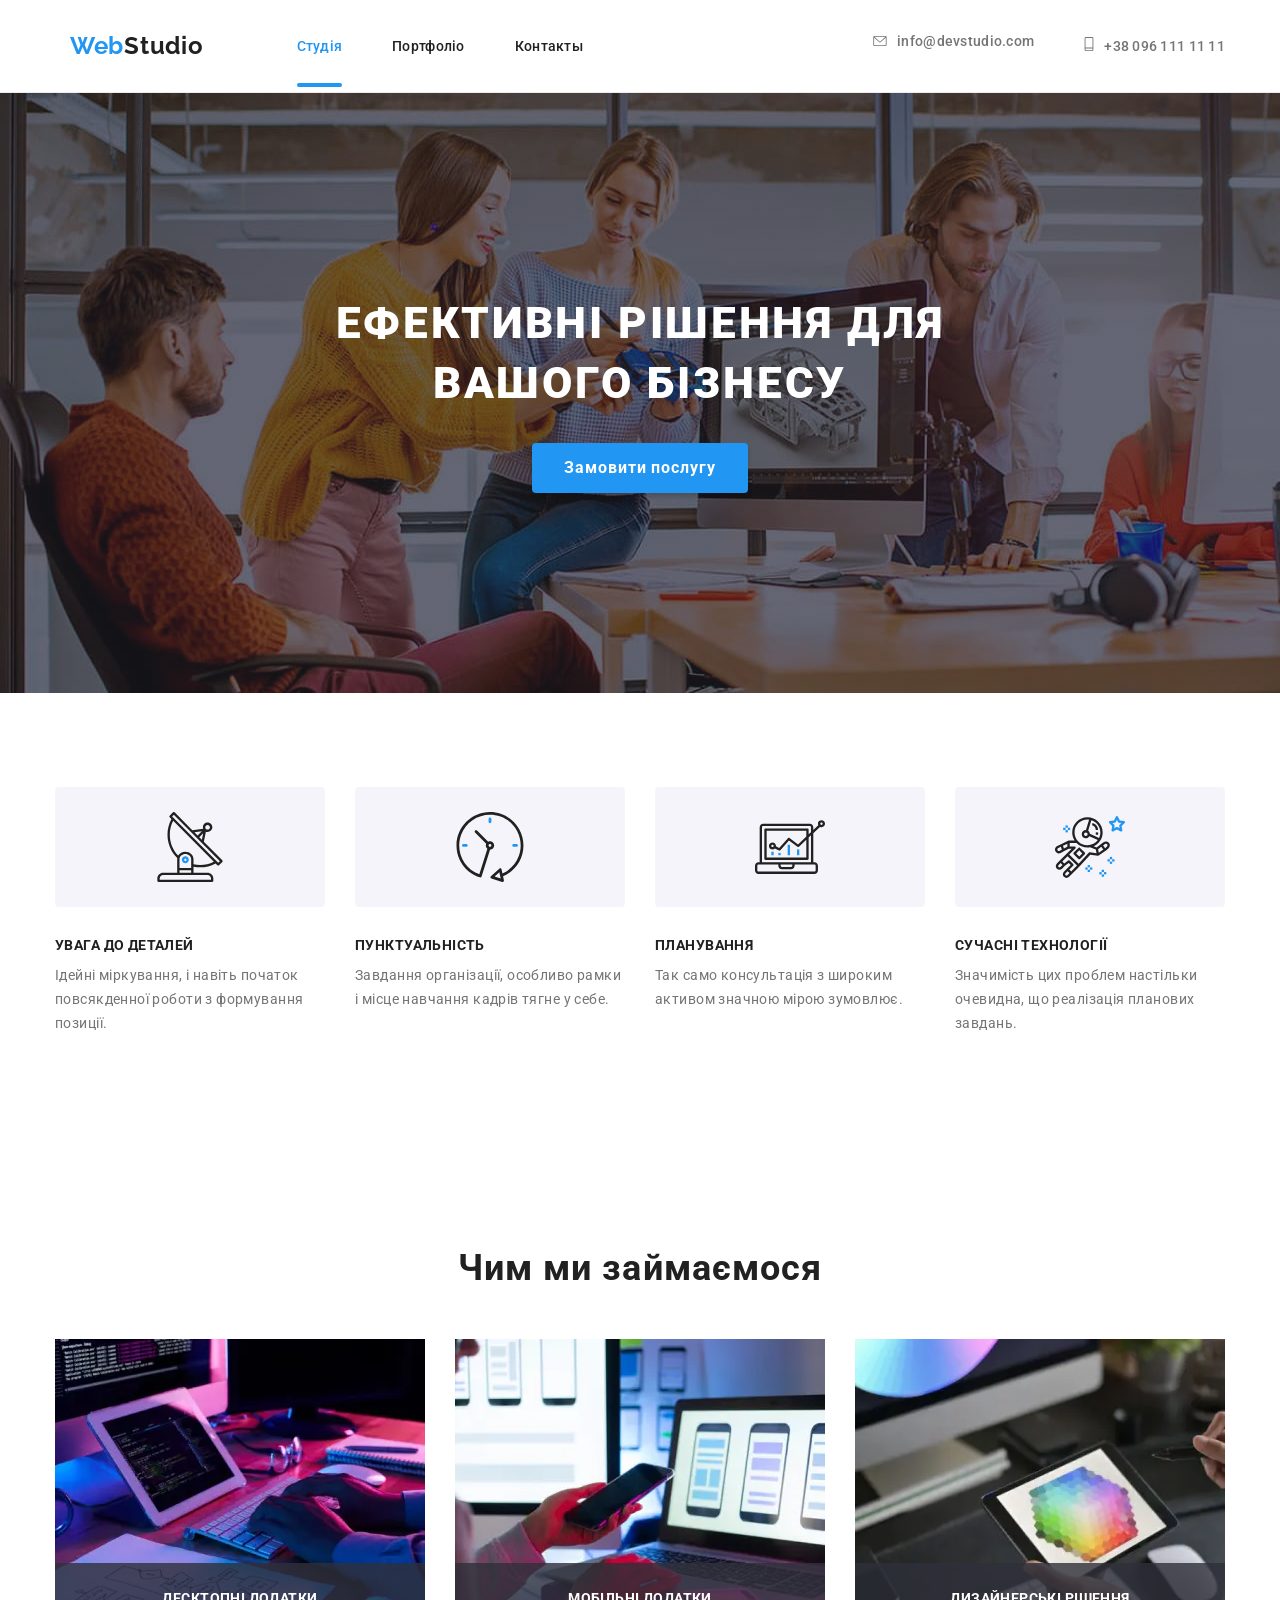
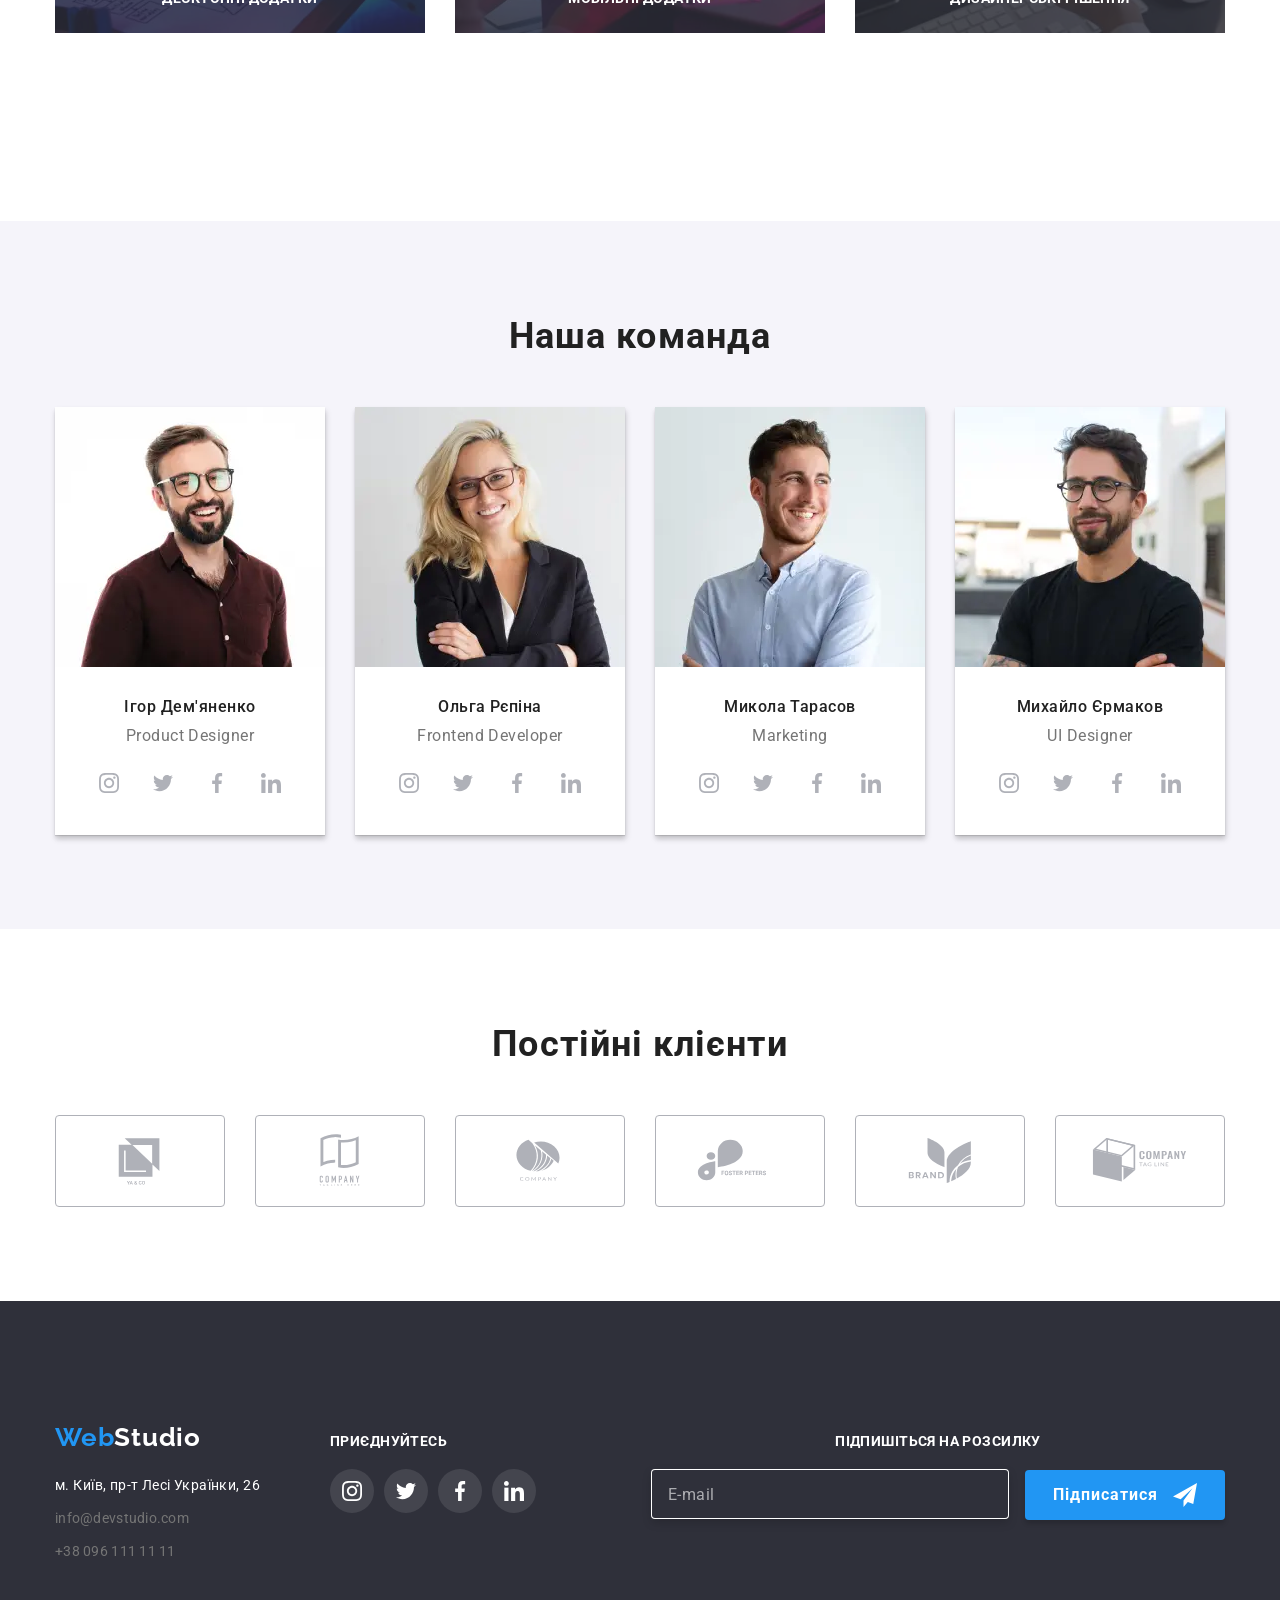
==== commit e8ace215: "Fixed bugs" ====
--- a/index.html
+++ b/index.html
@@ -29,68 +29,63 @@
                 </ul>
             </nav>
 
-            <button class="btn__open" type="button" data-menu-open><svg class="open__icon" width="40" height="40">
+            <button class="btn__open js-open-menu" type="button" aria-expanded="false" aria-controls="mobile-menu">
+                <svg class="open__icon" width="40" height="40">
                     <use href="./images/sprite.svg#burger-open"></use></svg>
             </button>
 
             <ul class="list contact">
                 <li class="contact__menu">
-                    <a class="contact__list link" href="mailto:info@devstudio.com"><svg class="contact__icon"
-                            width="16" height="12">
+                    <a class="contact__list link" href="mailto:info@devstudio.com"><svg class="contact__icon icon-mail"
+                            width="14" height="10">
                             <use href="./images/sprite.svg#icon-mail"></use>
                         </svg>info@devstudio.com</a>
                 </li>
                 <li class="contact__menu">
-                    <a class="contact__list link" href="tel:+380961111111"><svg class="contact__icon" width="10"
-                            height="16">
+                    <a class="contact__list link" href="tel:+380961111111"><svg class="contact__icon icon-tel" width="10"
+                            height="14">
                             <use href="./images/sprite.svg#icon-tel"></use>
                         </svg>+38 096 111 11 11</a>
                 </li>
             </ul>
         </div>
 
-        <div class="mobile-menu is-open" data-menu>
-            <div class="container mobile-menu__container">
-                <div class="mob-top">
-                    <button class="btn__close" type="button" data-menu-close>
-                        <svg class="close__icon" width="40" height="40">
-                        <use href="./images/sprite.svg#burger-close"></use>
-                        </svg>
-                    </button>
-                    <ul class="carte list">
-                        <li class="carte__point"><a class="carte__reference  current" href="index.html">Студія</a></li>
-                        <li class="carte__point"><a class="carte__reference" href="portfolio.html">Портфоліо</a></li>
-                        <li class="carte__point"><a class="carte__reference" href="contact.html">Контакты</a></li>
-                    </ul>
-                </div>
+        <div class="mobile-menu js-menu-container" id="mobile-menu">
+            <button class="btn__close js-close-menu" type="button">
+                <svg class="close__icon" width="40" height="40">
+                    <use href="./images/sprite.svg#burger-close"></use>
+                </svg>
+            </button>
         
-                <div class="mob-bottom">
-                    <ul class="connect list">
-                        <li class="connect__menu">
-                            <a class="connect__tel link" href="tel:+380961111111">+38 096 111 11 11</a>
-                        </li>
-                        <li class="connect__menu">
-                            <a class="connect__mail link" href="mailto:info@devstudio.com">info@devstudio.com</a>
-                        </li>
-                    </ul>
+            <ul class="carte list">
+                <li class="carte__point"><a class="carte__reference current" href="index.html">Студія</a></li>
+                <li class="carte__point"><a class="carte__reference" href="portfolio.html">Портфоліо</a></li>
+                <li class="carte__point"><a class="carte__reference" href="contact.html">Контакты</a></li>
+            </ul>
         
-                    <ul class="societal list">
-                        <li class="societal__item">
-                            <a class="societal__link" href="">Instagram</a>
-                        </li>
-                        <li class="societal__item">
-                            <a class="societal__link" href="">Twitter</a>
-                        </li>
-                        <li class="societal__item">
-                            <a class="societal__link" href="">Facebook</a>
-                        </li>
-                        <li class="societal__item">
-                            <a class="societal__link" href="">linkedin</a>
-                        </li>
-                    </ul>
-                </div>
+            <ul class="connect list">
+                <li class="connect__menu">
+                    <a class="connect__tel link" href="tel:+380961111111">+38 096 111 11 11</a>
+                </li>
+                <li class="connect__menu">
+                    <a class="connect__mail link" href="mailto:info@devstudio.com">info@devstudio.com</a>
+                </li>
+            </ul>
         
-            </div>
+            <ul class="societal list">
+                <li class="societal__item">
+                    <a class="societal__link" href="">Instagram</a>
+                </li>
+                <li class="societal__item">
+                    <a class="societal__link" href="">Twitter</a>
+                </li>
+                <li class="societal__item">
+                    <a class="societal__link" href="">Facebook</a>
+                </li>
+                <li class="societal__item">
+                    <a class="societal__link" href="">linkedin</a>
+                </li>
+            </ul>
         </div>
     </header>
     <!--MAIN-->
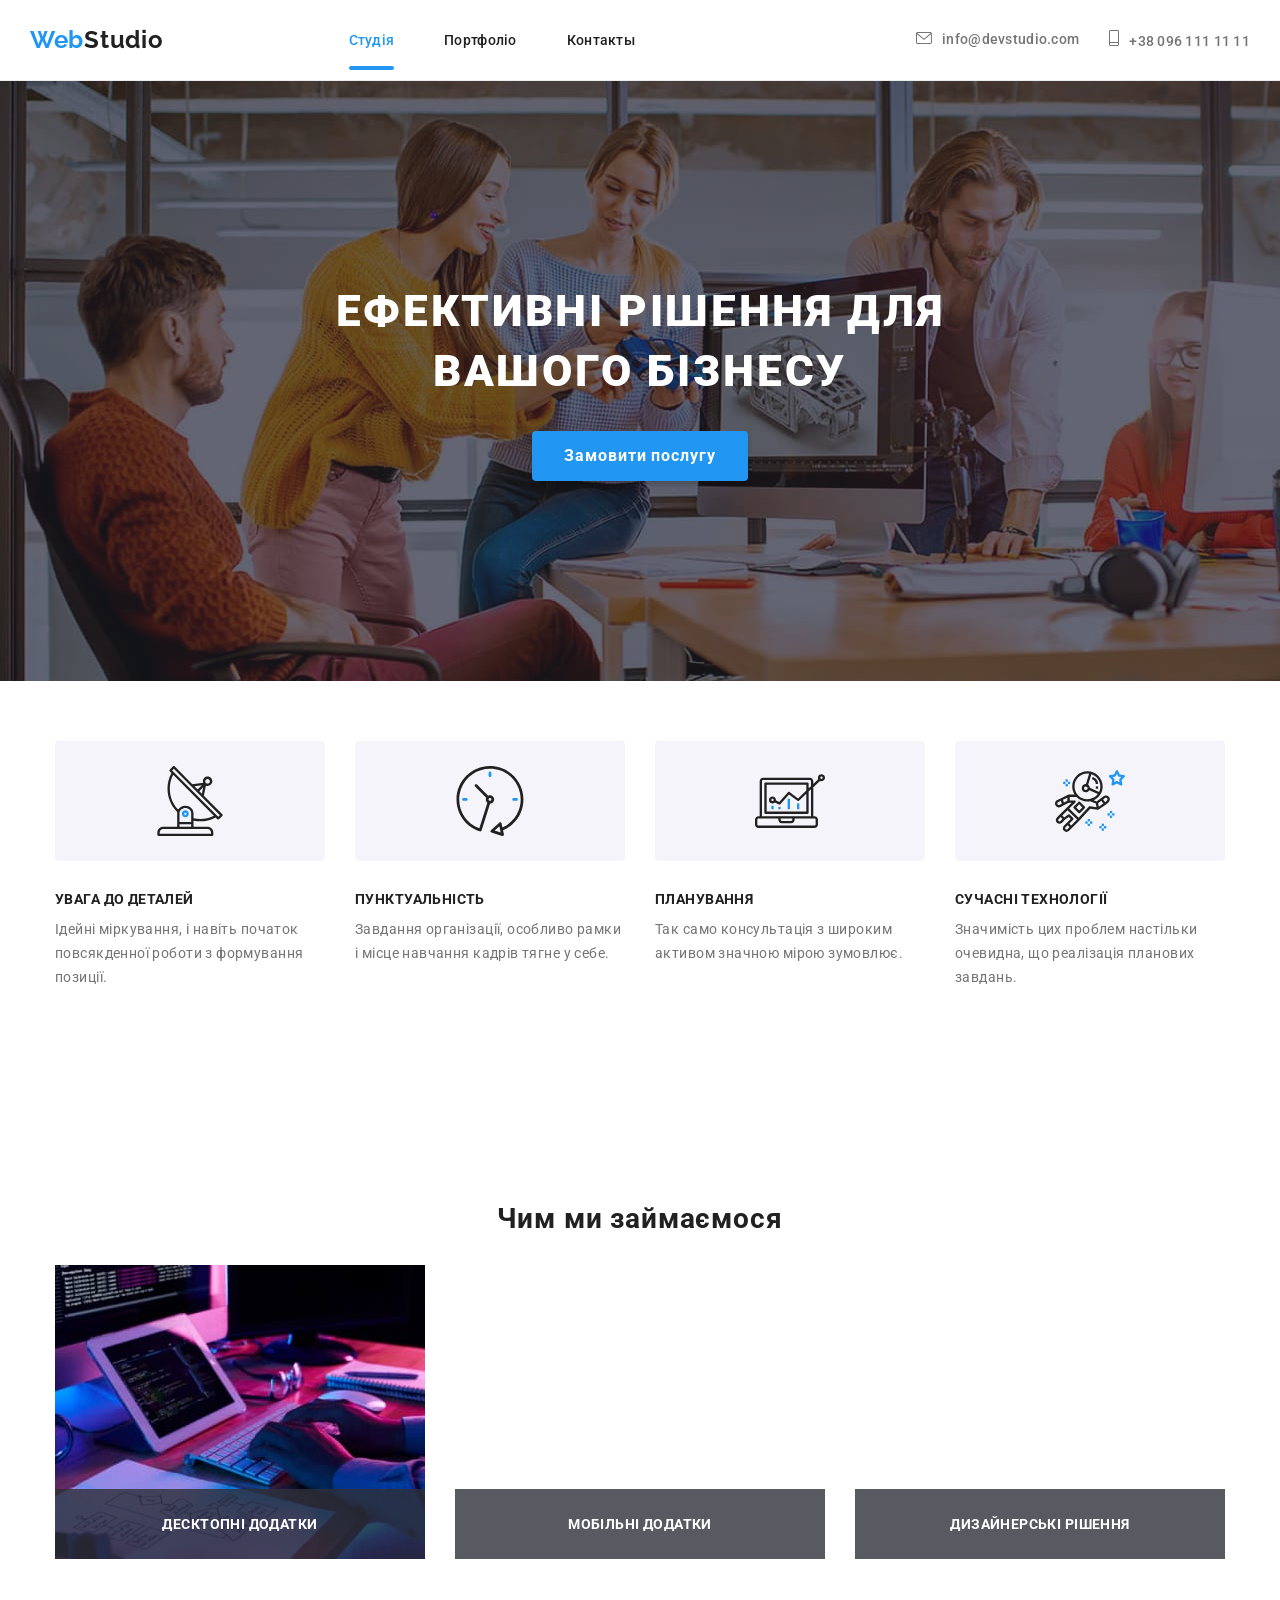
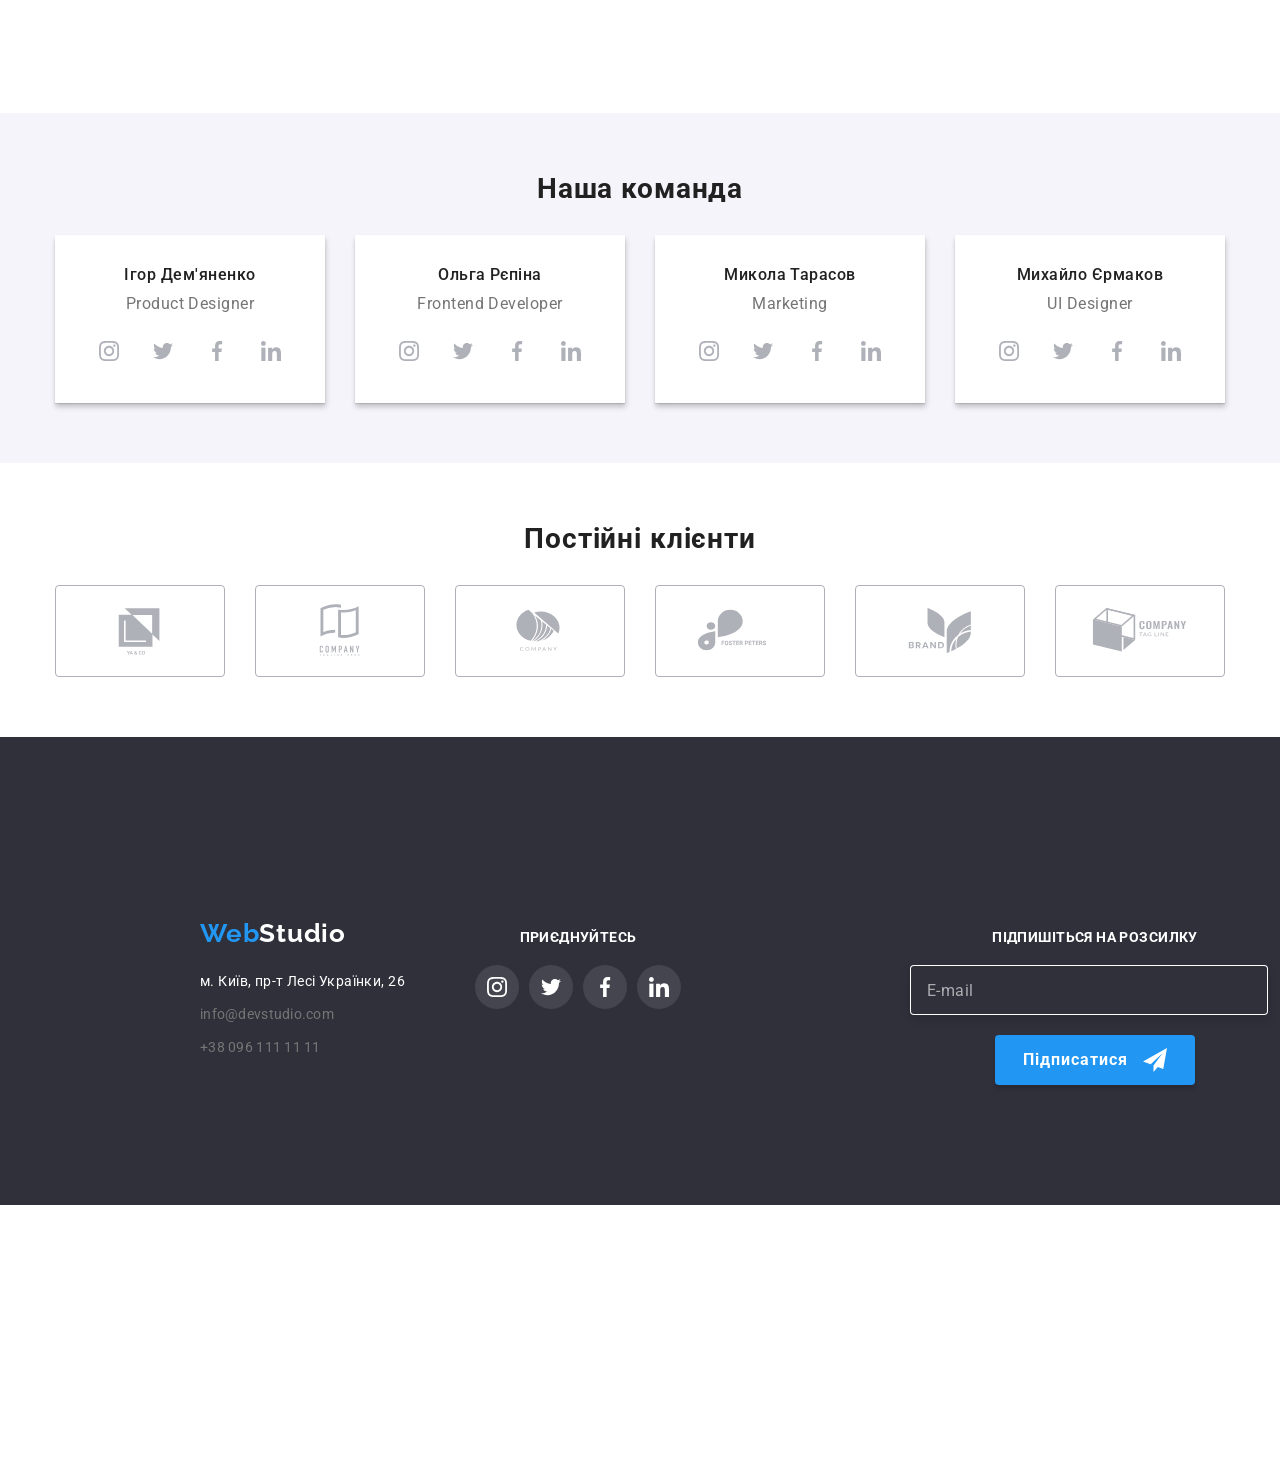
==== commit a8c6a89c: "Fixed bugs" ====
--- a/index.html
+++ b/index.html
@@ -428,7 +428,7 @@
         </section>
     </main>
     <!--FOOTER-->
-<footer class="footer">
+<footer class="footer section">
     <div class="footer__container container">
         <div class="footer__list">
             <a class="logo link" href="index.html" lang="en">Web<span
@@ -506,38 +506,38 @@
             <form class="modal-form">
                 <p class="modal-paragraph">Залиште свої дані, ми вам передзвонимо</p>
                 <label class="modal-form-field">
-                    <span class="modal-form-imput-desc">Ім'я</span>
-                    <span class="modal-form-imput-wrapper">
+                    <span class="modal-form-input-desc">Ім'я</span>
+                    <span class="modal-form-input-wrapper">
                         <input type="text" name="user_name" class="modal-form-input" required pattern="^[a-zA-Zа-яА-ЯіІїЇ]+$" minlength="2">
-                        <svg width="18" height="18" class="modal-form-imput-icon">
+                        <svg width="18" height="18" class="modal-form-input-icon">
                             <use href="./images/sprite.svg#icon-person"></use>
                         </svg>
                     </span>
                 </label>
 
                 <label class="modal-form-field">
-                    <span class="modal-form-imput-desc">Телефон</span>
-                    <span class="modal-form-imput-wrapper">
+                    <span class="modal-form-input-desc">Телефон</span>
+                    <span class="modal-form-input-wrapper">
                         <input type="tel" name="user_phone" class="modal-form-input" required pattern="[0-9]{3}-[0-9]{3}-[0-9]{2}-[0-9]{2}"
                             title="xxx-xxx-xx-xx">
-                        <svg width="18" height="18" class="modal-form-imput-icon">
+                        <svg width="18" height="18" class="modal-form-input-icon">
                             <use href="./images/sprite.svg#icon-phone"></use>
                         </svg>
                     </span>
                 </label>
 
                 <label class="modal-form-field">
-                    <span class="modal-form-imput-desc">Пошта</span>
-                    <span class="modal-form-imput-wrapper">
+                    <span class="modal-form-input-desc">Пошта</span>
+                    <span class="modal-form-input-wrapper">
                         <input type="email" name="user_email" class="modal-form-input" required>
-                        <svg width="18" height="18" class="modal-form-imput-icon">
+                        <svg width="18" height="18" class="modal-form-input-icon">
                             <use href="./images/sprite.svg#icon-email"></use>
                         </svg>
                     </span>
                 </label>
 
                 <label class="modal-form-field">
-                    <span class="modal-form-imput-desc">Коментар</span>
+                    <span class="modal-form-input-desc">Коментар</span>
                     <textarea name="user_message" class="modal-form-message" placeholder="Введіть текст"></textarea>
                 </label>
 
--- a/css/main.min.css
+++ b/css/main.min.css
@@ -1 +1 @@
-:root{--accent-font: "Roboto", sans-serif;--second-font: "Raleway", sans-serif;--bg-gradient: linear-gradient(rgba(47, 48, 58, 0.4), rgba(47, 48, 58, 0.4));--accent-text-color: #212121;--second-text-color: #757575;--third-text-color: #FFFFFF;--fourth-text-color: #2196F3;--fifth-text-color: rgba(255, 255, 255, 0.6);--accent-background: #FFFFFF;--second-background: #2F303A;--third-background: #2196F3;--fourth-background: #000000;--fifth-background: #F5F4FA;--sixth-background: #188CE8;--seventh-background: rgba(0, 0, 0, 0.2);--eighth-background: rgba(255, 255, 255, 0.1);--ninth-background: #C4C4C4(47, 48, 58, 0.4);--tenth-background: rgba(33, 150, 243, 0.9);--eleventh-background: rgba(47, 48, 58, 0.8);--accent-color: #EEEEEE;--second-color: #FFFFFF;--third-color: #2196F3;--fourth-color: #000000;--fifth-color: #AFB1B8;--accent-border-color: #212121;--second-border-color: #2196F3;--third-border-color: rgba(0, 0, 0, 0.1);--fourth-border-color: rgba(33, 33, 33, 0.2);--fifth-border-color: rgba(255, 255, 255, 0.3);--sixth-border-color: #EEEEEE;--seven-border-color: #AFB1B8;--accent-fill: #2196F3;--second-fill: #AFB1B8;--third-fill: #FFFFFF;--fourth-fill: #212121;--accent-placeholder: rgba(117, 117, 117, 0.5);--second-placeholder: rgba(255, 255, 255, 0.6);--transition-duration-and-func: 250ms cubic-bezier(0.4, 0, 0.2, 1)}.visually-hidden{position:absolute;white-space:nowrap;width:1px;height:1px;overflow:hidden;border:0;padding:0;clip:rect(0 0 0 0);-webkit-clip-path:inset(50%);clip-path:inset(50%);margin:-1px}.buttons,.social__link,.clients-list-link,.social-list-link,.about-list-container,.modal-btn,.modal-close-btn{display:-webkit-box;display:-ms-flexbox;display:flex;-webkit-box-pack:center;-ms-flex-pack:center;justify-content:center;-webkit-box-align:center;-ms-flex-align:center;align-items:center}h1,h2,h3,p{margin-top:0;margin-bottom:0}ul,ol{margin:0;padding:0;list-style:none}img{display:block;max-width:100%;height:auto}button{cursor:pointer}.list{list-style:none}.link{text-decoration:none}body{font-family:var(--accent-font),sans-serif;color:var(--accent-text-color)}.no-scroll{overflow:hidden}.section{padding-top:60px;padding-bottom:60px}@media screen and (min-width: 1200px){.section{padding-top:94px;padding-bottom:94px}}.container{margin-left:auto;margin-right:auto;padding-left:15px;padding-right:15px}@media screen and (min-width: 480px){.container{width:450px;margin-left:auto;margin-right:auto}}@media screen and (min-width: 768px){.container{width:738px}}@media screen and (min-width: 1200px){.container{width:1200px}}@media screen and (max-width: 767px){.mobile-menu{position:fixed;top:0;left:0;background-color:var(--accent-background);width:100vw;height:100vh;z-index:1000;padding-top:48px;padding-bottom:48px;padding-left:40px;cursor:pointer;opacity:0;visibility:hidden;pointer-events:none;-webkit-transition:opacity var(--transition-duration-and-func),visibility var(--transition-duration-and-func);transition:opacity var(--transition-duration-and-func),visibility var(--transition-duration-and-func)}.mobile-menu.is-open{opacity:1;visibility:visible;pointer-events:auto;width:100%;height:100%}.mobile-menu__container{position:relative;width:100%;height:100%;display:-webkit-box;display:-ms-flexbox;display:flex;-webkit-box-orient:vertical;-webkit-box-direction:normal;-ms-flex-direction:column;flex-direction:column;-webkit-box-pack:justify;-ms-flex-pack:justify;justify-content:space-between;overflow:auto}.mob-top{position:relative;margin-bottom:50px}.btn__close{height:40px;width:40px;display:-webkit-box;display:-ms-flexbox;display:flex;-webkit-box-align:center;-ms-flex-align:center;align-items:center;-webkit-box-pack:center;-ms-flex-pack:center;justify-content:center;line-height:0;position:absolute;top:10px;right:15px;background-color:var(--accent-background);border:none;border-radius:50%;outline:none;text-transform:none;fill:var(--fourth-fill);-webkit-transition:fill var(--transition-duration-and-func);transition:fill var(--transition-duration-and-func)}.btn__close:hover,.btn__close:focus{fill:var(--accent-fill)}.carte{margin-bottom:64px}.carte__point:not(:last-child){margin-bottom:24px}.carte__reference{font-weight:500;font-size:40px;line-height:1.175;letter-spacing:.02em;text-decoration:none;color:var(--accent-text-color)}.connect{margin-bottom:64px}.connect__tel{font-weight:500;font-size:34px;line-height:1.1764705882;letter-spacing:.02em;color:var(--fourth-text-color);margin-bottom:32px}.connect__mail{font-weight:500;font-size:24px;line-height:1.1666666667;letter-spacing:.02em;color:var(--second-text-color)}.societal{display:-webkit-box;display:-ms-flexbox;display:flex}.societal__item{margin-left:20px}.societal__link{font-weight:500;font-size:18px;line-height:1.2222222222;letter-spacing:.02em;color:var(--fourth-text-color);text-decoration:none}.societal__link:not(:last-child)::before{content:" ";border-left:1px solid rgba(33,33,33,.2);background-color:rgba(33,33,33,.2);height:1px;width:22px;-webkit-transform:rotate(90deg);transform:rotate(90deg);margin-right:10px}}@media(min-width: 768px){.mobile-menu{display:none}}.backdrop{position:fixed;z-index:100;top:0;left:0;width:100%;height:100%;background-color:var(--seventh-background);-webkit-transition:opacity var(--transition-duration-and-func),visibility var(--transition-duration-and-func);transition:opacity var(--transition-duration-and-func),visibility var(--transition-duration-and-func)}.backdrop.is-hidden{opacity:0;visibility:hidden;pointer-events:none}.modal{position:absolute;top:50%;left:50%;-webkit-transform:translate(-50%, -50%);transform:translate(-50%, -50%);width:528px;background-color:var(--accent-background);padding:40px;border-radius:4px}.modal-close-btn{position:absolute;top:10px;right:10px;width:30px;height:30px;border-radius:50%;background-color:var(--accent-background);border:1px solid var(--third-border-color);padding:0;-webkit-transition:fill var(--transition-duration-and-func);transition:fill var(--transition-duration-and-func)}.modal-close-btn-icon{-webkit-transition:fill var(--transition-duration-and-func);transition:fill var(--transition-duration-and-func)}.modal-close-btn:hover .modal-close-btn-icon,.modal-close-btn:focus .modal-close-btn-icon{fill:var(--accent-fill)}.modal-form{display:-webkit-box;display:-ms-flexbox;display:flex;-webkit-box-orient:vertical;-webkit-box-direction:normal;-ms-flex-direction:column;flex-direction:column}.modal-paragraph{font-weight:700;font-size:20px;line-height:1.15;text-align:center;letter-spacing:.03em;color:var(--accent-text-color);margin-bottom:12px}.modal-form-field{margin-bottom:12px}.modal-form-imput-desc{display:block;font-weight:400;font-size:12px;line-height:1.1666666667;letter-spacing:.01em;color:var(--second-text-color);margin-bottom:4px}.modal-form-imput-wrapper{position:relative}.modal-form-input{width:100%;height:40px;border:1px solid var(--fourth-border-color);border-radius:4px;padding-left:42px;font-weight:400;font-size:12px;line-height:1.1666666667;letter-spacing:.01em;color:var(--accent-text-color);-webkit-transition:border-color var(--transition-duration-and-func);transition:border-color var(--transition-duration-and-func)}.modal-form-input:focus{outline:none;border-color:var(--second-border-color)}.modal-form-imput-icon{position:absolute;top:50%;left:12px;-webkit-transform:translateY(-50%);transform:translateY(-50%);display:block;width:18px;height:18px;-webkit-transition:fill var(--transition-duration-and-func);transition:fill var(--transition-duration-and-func)}.modal-form-input:focus+.modal-form-imput-icon{fill:var(--accent-fill)}.modal-form-message{font-weight:400;font-size:12px;line-height:1.1666666667;letter-spacing:.01em;color:var(--accent-text-color);resize:none;width:100%;height:120px;border:1px solid var(--fourth-border-color);border-radius:4px;padding:12px 16px;margin-bottom:8px;-webkit-transition:border-color var(--transition-duration-and-func);transition:border-color var(--transition-duration-and-func)}.modal-form-message:focus{outline:none;border-color:var(--second-border-color)}.modal-form-message::-webkit-input-placeholder{font-weight:400;font-size:12px;line-height:1.1666666667;letter-spacing:.01em;color:var(--accent-placeholder)}.modal-form-message::-moz-placeholder{font-weight:400;font-size:12px;line-height:1.1666666667;letter-spacing:.01em;color:var(--accent-placeholder)}.modal-form-message:-ms-input-placeholder{font-weight:400;font-size:12px;line-height:1.1666666667;letter-spacing:.01em;color:var(--accent-placeholder)}.modal-form-message::-ms-input-placeholder{font-weight:400;font-size:12px;line-height:1.1666666667;letter-spacing:.01em;color:var(--accent-placeholder)}.modal-form-message::placeholder{font-weight:400;font-size:12px;line-height:1.1666666667;letter-spacing:.01em;color:var(--accent-placeholder)}.modal-form-check-desc{display:-webkit-box;display:-ms-flexbox;display:flex;-webkit-box-align:center;-ms-flex-align:center;align-items:center;font-weight:400;font-size:12px;line-height:2;letter-spacing:.03em;color:var(--second-text-color);margin-left:12px;margin-bottom:30px}.modal-form-check-desc::before{content:" ";display:block;width:18px;height:18px;border:1px solid var(--accent-border-color);border-radius:4px;cursor:pointer;margin-right:9px}.modal-form-check:checked+.modal-form-check-desc::before{border-color:var(--third-color);background-color:var(--third-background);background-image:url("../images/icon_check.svg");background-repeat:no-repeat;background-position:center}.modal-check-link{font-weight:400;font-size:12px;line-height:2;letter-spacing:.03em;-webkit-text-decoration-line:underline;text-decoration-line:underline;color:var(--fourth-text-color)}.modal-form-submit{width:200px;height:50px;font-weight:700;font-size:16px;line-height:1.875;padding:12px 52px;display:-webkit-box;display:-ms-flexbox;display:flex;-webkit-box-align:center;-ms-flex-align:center;align-items:center;text-align:center;letter-spacing:.06em;color:var(--third-text-color);background-color:var(--third-background);-webkit-box-shadow:0px 4px 4px rgba(0,0,0,.15);box-shadow:0px 4px 4px rgba(0,0,0,.15);border-radius:4px;border:none;-webkit-transition:background-color var(--transition-duration-and-func);transition:background-color var(--transition-duration-and-func);margin-left:auto;margin-right:auto}.modal-form-submit:hover,.modal-form-submit:focus{background-color:var(--sixth-background)}@media screen and (max-width: 767px){.menu{display:none}.contact{display:none}.btn__open{display:block;border:none;margin-left:auto;min-height:40px;min-width:40px;line-height:0;cursor:pointer;background-color:var(--accent-background);position:absolute;top:10px;right:10px}}.page-header{display:-webkit-box;display:-ms-flexbox;display:flex;-webkit-box-align:center;-ms-flex-align:center;align-items:center;-webkit-box-pack:justify;-ms-flex-pack:justify;justify-content:space-between}.page-nav{position:relative}.logotype{font-family:var(--second-font);font-weight:700;font-size:24px;line-height:1.1666666667;letter-spacing:.03em;color:var(--fourth-text-color);margin-left:15px;margin-right:auto;padding-top:16px;padding-bottom:16px}.logotype__header{color:var(--accent-text-color)}.menu__link{position:relative;display:block;font-weight:500;font-size:14px;line-height:1.1428571429;letter-spacing:.02em;color:var(--accent-text-color);list-style:none;text-decoration:none;display:block;-webkit-transition:color var(--transition-duration-and-func);transition:color var(--transition-duration-and-func)}.menu__link:hover,.menu__link:focus{color:var(--fourth-text-color)}.menu__link.current{color:var(--fourth-text-color)}@media screen and (min-width: 768px){.btn__open{display:none}.mobile-menu{display:none}.header{border-bottom:1px solid #ececec}.page-header{display:-webkit-box;display:-ms-flexbox;display:flex;-webkit-box-align:center;-ms-flex-align:center;align-items:center}.page-nav{display:-webkit-box;display:-ms-flexbox;display:flex;-webkit-box-align:center;-ms-flex-align:center;align-items:center}.logotype{margin-right:80px;padding-top:26px;padding-bottom:26px}.menu{display:-webkit-box;display:-ms-flexbox;display:flex;-webkit-box-align:center;-ms-flex-align:center;align-items:center;-webkit-box-pack:center;-ms-flex-pack:center;justify-content:center}.menu__item:not(:last-child){margin-right:50px}.menu__link{padding-top:32px;padding-bottom:32px}.current{display:block;color:var(--third-color)}.current::after{content:"";position:absolute;display:block;width:100%;height:4px;background-color:var(--third-background);border-radius:2px;left:0;bottom:-1px}.contact{display:-webkit-box;display:-ms-flexbox;display:flex;-webkit-box-orient:vertical;-webkit-box-direction:normal;-ms-flex-direction:column;flex-direction:column;-ms-flex-line-pack:start;align-content:flex-start;margin-left:40px;padding-top:20px;padding-bottom:20px}.contact__menu:not(:last-child){margin-bottom:10px}.contact__list{font-style:normal;font-weight:500;font-size:12px;line-height:1.1666666667;letter-spacing:.02em;color:var(--second-text-color);-webkit-transition:color var(--transition-duration-and-func);transition:color var(--transition-duration-and-func)}.contact__list:hover,.contact__list:focus{color:var(--fourth-text-color)}.contact__icon{fill:currentColor;margin-right:8px}}@media screen and (min-width: 1200px){.logotype{margin-right:93px;padding-top:24px;padding-bottom:25px}.contact{display:-webkit-box;display:-ms-flexbox;display:flex;-webkit-box-orient:horizontal;-webkit-box-direction:normal;-ms-flex-direction:row;flex-direction:row;-webkit-box-pack:center;-ms-flex-pack:center;justify-content:center;-webkit-box-align:center;-ms-flex-align:center;align-items:center;margin-left:auto;padding-top:32px;padding-bottom:32px}.contact__menu:not(:last-child){margin-right:50px}.contact__list{font-weight:500;font-size:14px;line-height:1.1428571429;padding-top:32px;padding-bottom:32px}.contact__icon{margin-right:10px}}.hero{padding:200px 0;text-align:center;width:100%}.background{background-color:var(--ninth-background);background-size:cover;background-position:border-box}@media screen and (max-width: 767px){.background{background-image:var(--bg-gradient),url("../images/bg-mob.jpg")}}@media screen and (max-width: 767px)and (min-device-pixel-ratio: 2),screen and (max-width: 767px)and (-webkit-min-device-pixel-ratio: 2),screen and (max-width: 767px)and (min-resolution: 192dpi),screen and (max-width: 767px)and (min-resolution: 2dppx){.background{background-image:var(--bg-gradient),url("../images/bg-mob-2x.jpg")}}@media screen and (min-width: 768px){.background{background-image:var(--bg-gradient),url("../images/bg-tab.jpg")}}@media screen and (min-width: 768px)and (min-device-pixel-ratio: 2),screen and (min-width: 768px)and (-webkit-min-device-pixel-ratio: 2),screen and (min-width: 768px)and (min-resolution: 192dpi),screen and (min-width: 768px)and (min-resolution: 2dppx){.background{background-image:var(--bg-gradient),url("../images/bg-tab-2x.jpg")}}@media screen and (min-width: 1200px){.background{background-image:var(--bg-gradient),url("../images/bg.jpg")}}@media screen and (min-width: 1200px)and (min-device-pixel-ratio: 2),screen and (min-width: 1200px)and (-webkit-min-device-pixel-ratio: 2),screen and (min-width: 1200px)and (min-resolution: 192dpi),screen and (min-width: 1200px)and (min-resolution: 2dppx){.background{background-image:var(--bg-gradient),url("../images/bg-2x.jpg")}}.hero-title{font-weight:900;font-size:26px;line-height:1.6153846154;letter-spacing:.06em;text-transform:uppercase;text-align:center;color:var(--third-text-color);margin-bottom:30px}@media screen and (min-width: 1200px){.hero-title{font-weight:900;font-size:44px;line-height:1.3636363636;text-align:center}}.modal-btn-container{padding-top:30px;padding-bottom:200px;padding-left:auto;padding-right:auto}.modal-btn{margin-left:auto;margin-right:auto;padding-top:10px;padding-bottom:10px;padding-left:32px;padding-right:32px;font-weight:700;font-size:16px;line-height:1.875;letter-spacing:.06em;color:var(--third-text-color);background-color:var(--third-background);border:none;border-radius:4px;-webkit-box-shadow:0px 4px 4px rgba(0,0,0,.15);box-shadow:0px 4px 4px rgba(0,0,0,.15);-webkit-transition:background-color var(--transition-duration-and-func);transition:background-color var(--transition-duration-and-func)}.modal-btn:hover,.modal-btn:focus{background-color:var(--sixth-background)}.about-title{display:none}.about-list{display:-webkit-box;display:-ms-flexbox;display:flex;-ms-flex-wrap:wrap;flex-wrap:wrap;gap:30px}@media screen and (min-width: 1200px){.about-list{-webkit-box-pack:center;-ms-flex-pack:center;justify-content:center;-ms-flex-wrap:nowrap;flex-wrap:nowrap}}@media screen and (min-width: 768px){.about-list-item{width:calc((100% - 30px)/2)}}@media screen and (min-width: 1200px){.about-list-item{width:calc((100% - 90px)/4)}}.about-list-container{width:450px;height:120px;background-color:var(--fifth-background);border-radius:4px;margin-bottom:30px}@media screen and (min-width: 768px){.about-list-container{width:354px}}@media screen and (min-width: 1200px){.about-list-container{width:270px}}.about-title-item{font-weight:700;font-size:14px;line-height:1.1428571429;letter-spacing:.03em;text-align:center;text-transform:uppercase;color:var(--accent-text-color);margin-bottom:10px}@media screen and (min-width: 768px){.about-title-item{text-align:left}}.about-paragraph{font-weight:400;font-size:14px;line-height:1.7142857143;letter-spacing:.03em;color:var(--second-text-color)}.work-section{padding-top:0}@media screen and (max-width: 768px){.work-section{position:absolute;white-space:nowrap;width:1px;height:1px;overflow:hidden;border:0;padding:0;clip:rect(0 0 0 0);-webkit-clip-path:inset(50%);clip-path:inset(50%);margin:-1px}}.work-container{padding-top:118px;padding-bottom:94px;padding-left:auto;padding-right:auto}.all-titles{font-weight:700;font-size:28px;line-height:1.1428571429;text-align:center;letter-spacing:.03em;color:var(--accent-text-color);margin-bottom:30px}@media screen and (min-width: 1200px){.all-titles{font-weight:700;font-size:36px;line-height:1.1666666667;margin-bottom:50px}}.work-img-container{display:-webkit-box;display:-ms-flexbox;display:flex;-webkit-box-align:center;-ms-flex-align:center;align-items:center;-webkit-box-pack:center;-ms-flex-pack:center;justify-content:center;gap:30px}.work-list{display:block}.work-list-wrapper{position:relative}.work-overlay{position:absolute;bottom:0;left:0;overflow:auto;font-weight:700;font-size:14px;line-height:1.1428571429;text-align:center;letter-spacing:.03em;text-transform:uppercase;color:var(--third-text-color);background-color:var(--eleventh-background);width:100%;height:70px;padding-top:27px;padding-bottom:27px;padding-left:auto;padding-right:auto}.team-section{background-color:var(--fifth-background)}.menu-team{display:-webkit-box;display:-ms-flexbox;display:flex;-ms-flex-wrap:wrap;flex-wrap:wrap;gap:30px}.team-cards{background-color:var(--accent-background);-webkit-box-shadow:0px 1px 1px rgba(0,0,0,.12),0px 4px 4px rgba(0,0,0,.06),1px 4px 6px rgba(0,0,0,.16);box-shadow:0px 1px 1px rgba(0,0,0,.12),0px 4px 4px rgba(0,0,0,.06),1px 4px 6px rgba(0,0,0,.16);width:100%}@media screen and (min-width: 768px){.team-cards{width:calc((100% - 30px)/2)}}@media screen and (min-width: 1200px){.team-cards{width:calc((100% - 90px)/4)}}.team-img{display:block;width:100%;height:auto}.team-subscription{padding-top:30px;padding-bottom:24px}@media screen and (min-width: 1200px){.team-subscription{padding-top:30px;padding-bottom:30px}}.team-title{font-weight:500;font-size:16px;line-height:1.125;text-align:center;letter-spacing:.03em;color:var(--accent-text-color);margin-bottom:10px}@media screen and (min-width: 1200px){.team-title{font-weight:500;font-size:16px;line-height:1.1875}}.team-paragraph{font-weight:400;font-size:16px;line-height:1.125;text-align:center;letter-spacing:.03em;color:var(--second-text-color);margin-bottom:16px}@media screen and (min-width: 1200px){.team-paragraph{font-weight:400;font-size:16px;line-height:1.1875}}.social-list{display:-webkit-box;display:-ms-flexbox;display:flex;-webkit-box-pack:center;-ms-flex-pack:center;justify-content:center;gap:10px}.social-list-link{width:44px;height:44px;border-radius:50%;color:var(--fifth-color);background-color:var(--accent-background);border:none;-webkit-transition:background-color var(--transition-duration-and-func),fill var(--transition-duration-and-func);transition:background-color var(--transition-duration-and-func),fill var(--transition-duration-and-func)}.social-list-link:hover,.social-list-link:focus{background-color:var(--third-background)}.social-list-icon{fill:var(--second-fill)}.social-list-link:hover .social-list-icon,.social-list-link:focus .social-list-icon{fill:var(--third-fill)}.clients-list{display:-webkit-box;display:-ms-flexbox;display:flex;-ms-flex-wrap:wrap;flex-wrap:wrap;gap:30px}.clients-list-item{width:calc((100% - 30px)/2)}@media screen and (min-width: 768px){.clients-list-item{width:calc((100% - 60px)/3)}}@media screen and (min-width: 1200px){.clients-list-item{width:calc((100% - 150px)/6)}}.clients-list-link{width:210px;height:92px;border:1px solid var(--seven-border-color);border-radius:4px;-webkit-transition:fill var(--transition-duration-and-func),border var(--transition-duration-and-func);transition:fill var(--transition-duration-and-func),border var(--transition-duration-and-func)}.clients-list-link:hover,.clients-list-link:focus{border:1px solid var(--second-border-color);border-radius:4px}@media screen and (min-width: 768px){.clients-list-link{width:226px}}@media screen and (min-width: 1200px){.clients-list-link{width:170px}}.clients-list-icon{fill:var(--second-fill)}.clients-list-link:hover .clients-list-icon,.clients-list-link:focus .clients-list-icon{fill:var(--accent-fill)}.footer{padding:60px 0;background-color:var(--second-background);width:100%}.footer__container{display:-webkit-box;display:-ms-flexbox;display:flex;-webkit-box-align:baseline;-ms-flex-align:baseline;align-items:baseline}@media screen and (max-width: 480px){.footer__container{display:block;text-align:center;margin-left:auto;margin-right:auto}}@media screen and (min-width: 768px){.footer__container{display:-webkit-box;display:-ms-flexbox;display:flex;-ms-flex-wrap:wrap;flex-wrap:wrap;-ms-flex-pack:distribute;justify-content:space-around}}@media screen and (min-width: 1200px){.footer__container{display:-webkit-box;display:-ms-flexbox;display:flex;-webkit-box-align:baseline;-ms-flex-align:baseline;align-items:baseline}}.footer__list{display:block}@media screen and (min-width: 1200px){.footer__list{margin-right:70px}}.logo{font-family:var(--second-font);font-weight:700;font-size:24px;line-height:1.1666666667;letter-spacing:.03em;color:var(--fourth-text-color);display:block;margin-bottom:20px}@media screen and (min-width: 1200px){.logo{font-weight:700;font-size:26px;line-height:1.1923076923}}.logo__footer{color:var(--third-text-color)}.footer__link:not(:last-child){margin-bottom:8px}@media screen and (min-width: 1200px){.footer__link:not(:last-child){margin-bottom:9px}}.footer__address{font-style:normal;font-weight:400;font-size:14px;line-height:1.7142857143;letter-spacing:.03em;color:var(--third-text-color);-webkit-transition:color var(--transition-duration-and-func);transition:color var(--transition-duration-and-func)}.footer__address:hover,.footer__address:focus{color:var(--fourth-text-color)}.footer__contact{font-style:normal;font-weight:400;font-size:14px;line-height:1.7142857143;letter-spacing:.02em;color:var(--second-text-color);-webkit-transition:color var(--transition-duration-and-func);transition:color var(--transition-duration-and-func)}.footer__contact:hover,.footer__contact:focus{color:var(--fourth-text-color)}.social{display:inline-block;-webkit-box-pack:center;-ms-flex-pack:center;justify-content:center;-webkit-box-align:center;-ms-flex-align:center;align-items:center;-ms-flex-line-pack:center;align-content:center;margin-top:60px}@media screen and (min-width: 480px){.social{margin-bottom:20px}}@media screen and (min-width: 768px){.social{margin-top:65px}}@media screen and (min-width: 1200px){.social{margin-top:72px;margin-right:93px}}.social__paragraph{font-weight:700;font-size:14px;line-height:1.1428571429;letter-spacing:.03em;text-transform:uppercase;color:var(--third-text-color);margin-bottom:20px}.social__list{display:-webkit-box;display:-ms-flexbox;display:flex;-ms-flex-wrap:wrap;flex-wrap:wrap;gap:10px}@media screen and (min-width: 1200px){.social__list{display:-webkit-box;display:-ms-flexbox;display:flex;gap:10px}}@media screen and (min-width: 480px){.social__item{-webkit-box-pack:center;-ms-flex-pack:center;justify-content:center;margin-bottom:20px}}.social__link{width:44px;height:44px;border-radius:50%;background-color:var(--eighth-background);-webkit-transition:background-color var(--transition-duration-and-func);transition:background-color var(--transition-duration-and-func)}.social__link:hover,.social__link:focus{background-color:var(--third-background)}.social__icon{fill:var(--third-fill)}.newsletter{display:-webkit-box;display:-ms-flexbox;display:flex;-webkit-box-orient:vertical;-webkit-box-direction:normal;-ms-flex-direction:column;flex-direction:column;-webkit-box-align:center;-ms-flex-align:center;align-items:center;-webkit-box-pack:center;-ms-flex-pack:center;justify-content:center;text-align:center;margin-top:60px}@media screen and (min-width: 1200px){.newsletter{display:-webkit-box;display:-ms-flexbox;display:flex;-webkit-box-pack:baseline;-ms-flex-pack:baseline;justify-content:baseline;margin-left:auto}}.newsletter__paragraph{font-weight:700;font-size:14px;line-height:1.1428571429;letter-spacing:.03em;text-transform:uppercase;color:var(--third-text-color);margin-bottom:20px}.newsletter__input{width:450px;height:50px;border:1px solid var(--fifth-border-color);-webkit-filter:drop-shadow(0px 4px 4px rgba(0, 0, 0, 0.15));filter:drop-shadow(0px 4px 4px rgba(0, 0, 0, 0.15));border-radius:4px;margin-bottom:20px;padding:0;outline:none}.newsletter__input::-webkit-input-placeholder{font-weight:400;font-size:16px;line-height:1.25;letter-spacing:.03em;color:var(--second-placeholder);background-color:var(--second-background);padding-top:15px;padding-bottom:15px;padding-left:16px}.newsletter__input::-moz-placeholder{font-weight:400;font-size:16px;line-height:1.25;letter-spacing:.03em;color:var(--second-placeholder);background-color:var(--second-background);padding-top:15px;padding-bottom:15px;padding-left:16px}.newsletter__input:-ms-input-placeholder{font-weight:400;font-size:16px;line-height:1.25;letter-spacing:.03em;color:var(--second-placeholder);background-color:var(--second-background);padding-top:15px;padding-bottom:15px;padding-left:16px}.newsletter__input::-ms-input-placeholder{font-weight:400;font-size:16px;line-height:1.25;letter-spacing:.03em;color:var(--second-placeholder);background-color:var(--second-background);padding-top:15px;padding-bottom:15px;padding-left:16px}.newsletter__input::placeholder{font-weight:400;font-size:16px;line-height:1.25;letter-spacing:.03em;color:var(--second-placeholder);background-color:var(--second-background);padding-top:15px;padding-bottom:15px;padding-left:16px}@media screen and (min-width: 1200px){.newsletter__input{width:358px;margin-right:12px}}.pressbutton{position:relative;display:inline-block;padding-top:10px;padding-left:28px;padding-bottom:10px;width:200px;height:50px;font-weight:700;font-size:16px;line-height:1.875;text-align:start;letter-spacing:.06em;color:var(--third-text-color);background-color:var(--third-background);-webkit-box-shadow:0px 4px 4px rgba(0,0,0,.15);box-shadow:0px 4px 4px rgba(0,0,0,.15);border-radius:4px;border:none}.pressbutton__icon{position:absolute;top:13px;right:28px;display:block;-ms-flex-item-align:center;align-self:center;width:24px;height:24px;background-color:var(--third-background)}.buttons{display:-webkit-box;display:-ms-flexbox;display:flex;gap:8px;row-gap:15px;-webkit-box-pack:start;-ms-flex-pack:start;justify-content:flex-start;-ms-flex-wrap:wrap;flex-wrap:wrap;margin-bottom:46px}@media screen and (min-width: 768px){.buttons{-ms-flex-wrap:nowrap;flex-wrap:nowrap;-webkit-box-pack:center;-ms-flex-pack:center;justify-content:center;margin-bottom:30px}}@media screen and (min-width: 1200px){.buttons{margin-bottom:50px}}.attachment:not(:last-child){margin-right:8px}.attachment__btn{padding-top:8px;padding-bottom:8px;padding-left:22px;padding-right:22px;font-weight:500;font-size:16px;line-height:1.625;text-align:center;letter-spacing:.03em;background-color:var(--fifth-background);border-radius:4px;border:none;-webkit-transition:color var(--transition-duration-and-func),background-color var(--transition-duration-and-func),-webkit-box-shadow var(--transition-duration-and-func);transition:color var(--transition-duration-and-func),background-color var(--transition-duration-and-func),-webkit-box-shadow var(--transition-duration-and-func);transition:color var(--transition-duration-and-func),background-color var(--transition-duration-and-func),box-shadow var(--transition-duration-and-func);transition:color var(--transition-duration-and-func),background-color var(--transition-duration-and-func),box-shadow var(--transition-duration-and-func),-webkit-box-shadow var(--transition-duration-and-func)}.attachment__btn:hover,.attachment__btn:focus{color:var(--third-text-color);background-color:var(--third-background);-webkit-box-shadow:0px 3px 1px rgba(0,0,0,.1),0px 1px 2px rgba(0,0,0,.08),0px 2px 2px rgba(0,0,0,.12);box-shadow:0px 3px 1px rgba(0,0,0,.1),0px 1px 2px rgba(0,0,0,.08),0px 2px 2px rgba(0,0,0,.12)}.portfolio{display:-webkit-box;display:-ms-flexbox;display:flex;-ms-flex-wrap:wrap;flex-wrap:wrap;gap:30px;width:100%}@media screen and (min-width: 768px){.portfolio{-webkit-box-pack:start;-ms-flex-pack:start;justify-content:flex-start}}@media screen and (min-width: 1200px){.portfolio{-webkit-box-pack:center;-ms-flex-pack:center;justify-content:center}}.portfolio__cards{-ms-flex-preferred-size:100%;flex-basis:100%;-webkit-transition:-webkit-box-shadow var(--transition-duration-and-func);transition:-webkit-box-shadow var(--transition-duration-and-func);transition:box-shadow var(--transition-duration-and-func);transition:box-shadow var(--transition-duration-and-func), -webkit-box-shadow var(--transition-duration-and-func)}.portfolio__cards:hover{-webkit-box-shadow:0px 1px 1px rgba(0,0,0,.12),0px 4px 4px rgba(0,0,0,.06),1px 4px 6px rgba(0,0,0,.16);box-shadow:0px 1px 1px rgba(0,0,0,.12),0px 4px 4px rgba(0,0,0,.06),1px 4px 6px rgba(0,0,0,.16)}@media screen and (min-width: 768px){.portfolio__cards{-ms-flex-preferred-size:calc((100% - 30px)/2);flex-basis:calc((100% - 30px)/2)}}@media screen and (min-width: 1200px){.portfolio__cards{-ms-flex-preferred-size:calc((100% - 60px)/3);flex-basis:calc((100% - 60px)/3)}}.portfolio__link{display:block}.wrapper{position:relative;overflow:hidden}.overlay{position:absolute;top:0;left:0;overflow:auto;-webkit-transform:translate(0, 100%);transform:translate(0, 100%);-webkit-transition:-webkit-transform var(--transition-duration-and-func);transition:-webkit-transform var(--transition-duration-and-func);transition:transform var(--transition-duration-and-func);transition:transform var(--transition-duration-and-func), -webkit-transform var(--transition-duration-and-func);font-weight:400;font-size:18px;line-height:1.5555555556;letter-spacing:.02em;color:var(--third-text-color);background-color:var(--tenth-background);width:100%;height:100%;padding-top:63px;padding-bottom:63px;padding-left:24px;padding-right:24px}.portfolio__link:hover .overlay,.portfolio__link:focus .overlay{-webkit-transform:translate(0, 0);transform:translate(0, 0)}.subscription{border:1px solid var(--sixth-border-color);border-top:none;padding-top:20px;padding-bottom:20px;padding-left:24px;padding-right:24px}.subscription__title{font-weight:700;font-size:18px;line-height:2;letter-spacing:.06em;color:var(--accent-text-color);text-decoration:none;margin-bottom:4px}@media screen and (min-width: 768px)and (max-width: 1199px){.subscription__title{font-weight:700;font-size:16px;line-height:1.875}}.subscription__paragraph{font-weight:400;font-size:16px;line-height:1.875;letter-spacing:.03em;color:var(--second-text-color);text-decoration:none}/*# sourceMappingURL=main.min.css.map */+:root{--accent-font: "Roboto", sans-serif;--second-font: "Raleway", sans-serif;--bg-gradient: linear-gradient(rgba(47, 48, 58, 0.4), rgba(47, 48, 58, 0.4));--accent-text-color: #212121;--second-text-color: #757575;--third-text-color: #FFFFFF;--fourth-text-color: #2196F3;--fifth-text-color: rgba(255, 255, 255, 0.6);--accent-background: #FFFFFF;--second-background: #2F303A;--third-background: #2196F3;--fourth-background: #000000;--fifth-background: #F5F4FA;--sixth-background: #188CE8;--seventh-background: rgba(0, 0, 0, 0.2);--eighth-background: rgba(255, 255, 255, 0.1);--ninth-background: #C4C4C4(47, 48, 58, 0.4);--tenth-background: rgba(33, 150, 243, 0.9);--eleventh-background: rgba(47, 48, 58, 0.8);--accent-color: #EEEEEE;--second-color: #FFFFFF;--third-color: #2196F3;--fourth-color: #000000;--fifth-color: #AFB1B8;--accent-border-color: #212121;--second-border-color: #2196F3;--third-border-color: rgba(0, 0, 0, 0.1);--fourth-border-color: rgba(33, 33, 33, 0.2);--fifth-border-color: rgba(255, 255, 255, 0.3);--sixth-border-color: #EEEEEE;--seven-border-color: #AFB1B8;--accent-fill: #2196F3;--second-fill: #AFB1B8;--third-fill: #FFFFFF;--fourth-fill: #212121;--accent-placeholder: rgba(117, 117, 117, 0.5);--second-placeholder: rgba(255, 255, 255, 0.6);--transition-duration-and-func: 250ms cubic-bezier(0.4, 0, 0.2, 1)}.visually-hidden{position:absolute;white-space:nowrap;width:1px;height:1px;overflow:hidden;border:0;padding:0;clip:rect(0 0 0 0);-webkit-clip-path:inset(50%);clip-path:inset(50%);margin:-1px}h1,h2,h3,p{margin-top:0;margin-bottom:0}ul,ol{margin:0;padding:0;list-style:none}img{display:block;max-width:100%;height:auto}button{cursor:pointer}.list{list-style:none}.link{text-decoration:none}body{font-family:var(--accent-font),sans-serif;color:var(--accent-text-color)}.section{padding-top:60px;padding-bottom:60px}.container{margin-left:auto;margin-right:auto;padding-left:15px;padding-right:15px}@media screen and (min-width: 320px)and (max-width: 479px){.container{width:290px}}@media screen and (min-width: 480px){.container{width:450px}}@media screen and (min-width: 768px){.container{width:738px}}@media screen and (min-width: 1200px){.container{width:1200px}}@media screen and (min-width: 320px)and (max-width: 767px){.mobile-menu{position:fixed;top:0;left:0;background-color:var(--accent-background);width:100%;height:100%;z-index:1000;padding-top:48px;padding-bottom:48px;padding-left:40px;display:-webkit-box;display:-ms-flexbox;display:flex;-webkit-box-orient:vertical;-webkit-box-direction:normal;-ms-flex-direction:column;flex-direction:column;opacity:0;visibility:hidden;pointer-events:none;-webkit-transition:opacity var(--transition-duration-and-func),visibility var(--transition-duration-and-func);transition:opacity var(--transition-duration-and-func),visibility var(--transition-duration-and-func)}.mobile-menu.is-open{opacity:1;visibility:visible;pointer-events:all}.btn__close{position:absolute;top:10px;right:15px;min-height:40px;min-width:40px;line-height:0;display:-webkit-box;display:-ms-flexbox;display:flex;-webkit-box-align:center;-ms-flex-align:center;align-items:center;-webkit-box-pack:center;-ms-flex-pack:center;justify-content:center;margin:0;padding:0;background-color:rgba(0,0,0,0);border:none;border-radius:50%;outline:none;fill:var(--fourth-fill);-webkit-transition:fill var(--transition-duration-and-func);transition:fill var(--transition-duration-and-func)}.close__icon{-webkit-transition:fill var(--transition-duration-and-func);transition:fill var(--transition-duration-and-func)}.btn__close:hover .close__icon,.btn__close:focus .close__icon{fill:var(--accent-fill)}.page-header{width:100%;height:60px}.header{border-bottom:1px solid #ececec}.carte{display:inline-block;margin-bottom:40px}.carte__point:not(:last-child){margin-bottom:25px}.carte__reference{font-weight:400;font-size:40px;line-height:1.175;letter-spacing:.02em;text-decoration:none;color:var(--accent-text-color)}.carte__reference.current{color:var(--fourth-text-color)}.connect{margin-bottom:44px}.connect__tel{font-weight:400;font-size:30px;line-height:1.2;letter-spacing:.02em;color:var(--fourth-text-color);margin-bottom:32px}.connect__mail{font-weight:400;font-size:24px;line-height:1.1666666667;letter-spacing:.02em;color:var(--second-text-color)}.societal{display:-webkit-box;display:-ms-flexbox;display:flex;-ms-flex-wrap:wrap;flex-wrap:wrap;row-gap:10px;padding-top:20px;padding-left:0;list-style:none}.societal__link{font-weight:400;font-size:14px;line-height:2.1428571429;letter-spacing:.02em;color:var(--fourth-text-color);text-decoration:none;padding-right:5px;padding-left:5px;border-right:1px solid rgba(33,33,33,.2)}}@media(min-width: 768px){.mobile-menu{display:none}}.backdrop{position:fixed;z-index:100;top:0;left:0;width:100%;height:100%;background-color:var(--seventh-background);-webkit-transition:opacity var(--transition-duration-and-func),visibility var(--transition-duration-and-func);transition:opacity var(--transition-duration-and-func),visibility var(--transition-duration-and-func)}.backdrop.is-hidden{opacity:0;visibility:hidden;pointer-events:none}@media screen and (min-width: 320px)and (max-width: 767px){.modal{position:absolute;top:50%;left:50%;-webkit-transform:translate(-50%, -50%);transform:translate(-50%, -50%);width:528px;background-color:var(--accent-background);padding:40px;border-radius:4px}.modal-close-btn{position:absolute;top:8px;right:8px;display:-webkit-box;display:-ms-flexbox;display:flex;-webkit-box-pack:center;-ms-flex-pack:center;justify-content:center;-webkit-box-align:center;-ms-flex-align:center;align-items:center;width:30px;height:30px;border-radius:50%;background-color:var(--accent-background);border:1px solid var(--third-border-color);padding:0;-webkit-transition:fill var(--transition-duration-and-func);transition:fill var(--transition-duration-and-func)}.modal-close-btn-icon{-webkit-transition:fill var(--transition-duration-and-func);transition:fill var(--transition-duration-and-func)}.modal-close-btn:hover .modal-close-btn-icon,.modal-close-btn:focus .modal-close-btn-icon{fill:var(--accent-fill)}}@media screen and (min-width: 1200px){.modal-close-btn{top:10px;right:10px}}@media screen and (min-width: 320px)and (max-width: 767px){.modal-form{display:-webkit-box;display:-ms-flexbox;display:flex;-webkit-box-orient:vertical;-webkit-box-direction:normal;-ms-flex-direction:column;flex-direction:column;padding-top:40px;padding-left:40px;padding-right:40px}.modal-paragraph{font-weight:700;font-size:20px;line-height:1.5;text-align:center;letter-spacing:.03em;color:var(--accent-text-color);margin-bottom:12px}.modal-form-field{margin-bottom:4px}.modal-form-input-desc{display:block;font-weight:400;font-size:12px;line-height:1.1666666667;letter-spacing:.01em;color:var(--second-text-color);margin-bottom:4px}.modal-form-input-wrapper{position:relative}.modal-form-input{width:100%;height:40px;border:1px solid var(--fourth-border-color);border-radius:4px;padding-left:42px;font-weight:400;font-size:12px;line-height:1.1666666667;letter-spacing:.01em;color:var(--accent-text-color);-webkit-transition:border-color var(--transition-duration-and-func);transition:border-color var(--transition-duration-and-func)}.modal-form-input:focus{outline:none;border-color:var(--second-border-color)}.modal-form-input-icon{position:absolute;top:50%;left:12px;-webkit-transform:translateY(-50%);transform:translateY(-50%);display:block;width:18px;height:18px;-webkit-transition:fill var(--transition-duration-and-func);transition:fill var(--transition-duration-and-func)}.modal-form-input:focus+.modal-form-input-icon{fill:var(--accent-fill)}.modal-form-message{font-weight:400;font-size:12px;line-height:1.1666666667;letter-spacing:.01em;color:var(--accent-text-color);resize:none;width:100%;height:120px;border:1px solid var(--fourth-border-color);border-radius:4px;padding:12px 16px;margin-bottom:8px;-webkit-transition:border-color var(--transition-duration-and-func);transition:border-color var(--transition-duration-and-func)}.modal-form-message:focus{outline:none;border-color:var(--second-border-color)}.modal-form-message::-webkit-input-placeholder{font-weight:400;font-size:12px;line-height:1.1666666667;letter-spacing:.01em;color:var(--accent-placeholder)}.modal-form-message::-moz-placeholder{font-weight:400;font-size:12px;line-height:1.1666666667;letter-spacing:.01em;color:var(--accent-placeholder)}.modal-form-message:-ms-input-placeholder{font-weight:400;font-size:12px;line-height:1.1666666667;letter-spacing:.01em;color:var(--accent-placeholder)}.modal-form-message::-ms-input-placeholder{font-weight:400;font-size:12px;line-height:1.1666666667;letter-spacing:.01em;color:var(--accent-placeholder)}.modal-form-message::placeholder{font-weight:400;font-size:12px;line-height:1.1666666667;letter-spacing:.01em;color:var(--accent-placeholder)}.modal-form-check-desc{display:-webkit-box;display:-ms-flexbox;display:flex;-webkit-box-align:center;-ms-flex-align:center;align-items:center;font-weight:400;font-size:12px;line-height:2;letter-spacing:.03em;color:var(--second-text-color);margin-left:12px;margin-bottom:30px}.modal-form-check-desc::before{content:" ";display:block;width:18px;height:18px;border:1px solid var(--accent-border-color);border-radius:4px;cursor:pointer;margin-right:9px}.modal-form-check:checked+.modal-form-check-desc::before{border-color:var(--third-color);background-color:var(--third-background);background-image:url("../images/icon_check.svg");background-repeat:no-repeat;background-position:center}.modal-check-link{font-weight:400;font-size:12px;line-height:2;letter-spacing:.03em;-webkit-text-decoration-line:underline;text-decoration-line:underline;color:var(--fourth-text-color)}.modal-form-submit{width:200px;height:50px;font-weight:700;font-size:16px;line-height:1.875;padding:12px 52px;display:-webkit-box;display:-ms-flexbox;display:flex;-webkit-box-align:center;-ms-flex-align:center;align-items:center;text-align:center;letter-spacing:.06em;color:var(--third-text-color);background-color:var(--third-background);-webkit-box-shadow:0px 4px 4px rgba(0,0,0,.15);box-shadow:0px 4px 4px rgba(0,0,0,.15);border-radius:4px;border:none;-webkit-transition:background-color var(--transition-duration-and-func);transition:background-color var(--transition-duration-and-func);margin-left:auto;margin-right:auto}.modal-form-submit:hover,.modal-form-submit:focus{background-color:var(--sixth-background)}}@media screen and (min-width: 1200px){.modal-paragraph{font-weight:700;font-size:20px;line-height:1.15}}@media screen and (min-width: 320px)and (max-width: 767px){.menu{display:none}.contact{display:none}.btn__open{position:absolute;top:10px;right:15px;min-height:40px;min-width:40px;display:-webkit-box;display:-ms-flexbox;display:flex;-webkit-box-align:center;-ms-flex-align:center;align-items:center;-webkit-box-pack:center;-ms-flex-pack:center;justify-content:center;margin:0;padding:0;background-color:rgba(0,0,0,0);cursor:pointer;border:none;border-radius:50%;outline:none}}.page-header{display:-webkit-box;display:-ms-flexbox;display:flex;-webkit-box-align:center;-ms-flex-align:center;align-items:center;-webkit-box-pack:justify;-ms-flex-pack:justify;justify-content:space-between;width:100%;height:60px}.page-nav{position:relative}.logotype{font-family:var(--second-font);font-weight:700;font-size:24px;line-height:1.1666666667;letter-spacing:.03em;color:var(--fourth-text-color);margin-left:15px;margin-right:auto;padding-top:16px;padding-bottom:16px}.logotype__header{color:var(--accent-text-color)}.menu__link{position:relative;display:block;font-weight:500;font-size:14px;line-height:1.1428571429;letter-spacing:.02em;color:var(--accent-text-color);list-style:none;text-decoration:none;display:block;-webkit-transition:color var(--transition-duration-and-func);transition:color var(--transition-duration-and-func)}.menu__link:hover,.menu__link:focus{color:var(--fourth-text-color)}.menu__link.current{color:var(--fourth-text-color)}@media screen and (min-width: 768px){.header{border-bottom:1px solid #ececec}.page-header{display:-webkit-box;display:-ms-flexbox;display:flex;-webkit-box-pack:center;-ms-flex-pack:center;justify-content:center;-webkit-box-align:center;-ms-flex-align:center;align-items:center;width:100%;height:80px}.page-nav{display:-webkit-box;display:-ms-flexbox;display:flex;-webkit-box-pack:center;-ms-flex-pack:center;justify-content:center;-webkit-box-align:center;-ms-flex-align:center;align-items:center}.logotype{margin-right:80px;padding-top:26px;padding-bottom:26px}.menu{display:-webkit-box;display:-ms-flexbox;display:flex;-webkit-box-pack:center;-ms-flex-pack:center;justify-content:center;-webkit-box-align:center;-ms-flex-align:center;align-items:center}.menu__item:not(:last-child){margin-right:50px}.current{display:block;color:var(--third-color)}.current::after{content:"";position:absolute;display:block;width:100%;height:4px;background-color:var(--third-background);border-radius:2px;left:0;bottom:-34px}.btn__open{display:none}.contact{display:-webkit-box;display:-ms-flexbox;display:flex;-webkit-box-orient:vertical;-webkit-box-direction:normal;-ms-flex-direction:column;flex-direction:column;-ms-flex-line-pack:start;align-content:flex-start;margin-left:auto;margin-right:15px;padding-top:20px;padding-bottom:20px}.contact__list{font-style:normal;font-weight:500;font-size:12px;line-height:1.1666666667;letter-spacing:.02em;color:var(--second-text-color);-webkit-transition:color var(--transition-duration-and-func);transition:color var(--transition-duration-and-func)}.contact__list:hover,.contact__list:focus{color:var(--fourth-text-color)}.contact__icon{line-height:0;fill:currentColor;margin-right:8px}.icon-mail{width:14px;height:10px}.icon-tel{width:10px;height:14px}}@media screen and (min-width: 768px)and (max-width: 1199px){.header{border-bottom:1px solid #ececec}.page-header{display:-webkit-box;display:-ms-flexbox;display:flex;-webkit-box-pack:center;-ms-flex-pack:center;justify-content:center;-webkit-box-align:center;-ms-flex-align:center;align-items:center}.page-nav{display:-webkit-box;display:-ms-flexbox;display:flex;-webkit-box-pack:center;-ms-flex-pack:center;justify-content:center;-webkit-box-align:center;-ms-flex-align:center;align-items:center}.logotype{margin-right:80px;padding-top:26px;padding-bottom:26px}.menu{display:-webkit-box;display:-ms-flexbox;display:flex;-webkit-box-pack:center;-ms-flex-pack:center;justify-content:center;-webkit-box-align:center;-ms-flex-align:center;align-items:center}.menu__item:not(:last-child){margin-right:50px}.current{display:block;color:var(--third-color)}.current::after{content:"";position:absolute;display:block;width:100%;height:4px;background-color:var(--third-background);border-radius:2px;left:0;bottom:-22px}.btn__open{display:none}.contact{display:-webkit-box;display:-ms-flexbox;display:flex;-webkit-box-orient:vertical;-webkit-box-direction:normal;-ms-flex-direction:column;flex-direction:column;-ms-flex-line-pack:start;align-content:flex-start;margin-left:auto;margin-right:15px;padding-top:20px;padding-bottom:20px}.contact__menu:not(:last-child){margin-bottom:10px}.contact__list{font-style:normal;font-weight:500;font-size:12px;line-height:1.1666666667;letter-spacing:.02em;color:var(--second-text-color);-webkit-transition:color var(--transition-duration-and-func);transition:color var(--transition-duration-and-func)}.contact__list:hover,.contact__list:focus{color:var(--fourth-text-color)}.contact__icon{line-height:0;fill:currentColor;margin-right:8px}.icon-mail{width:14px;height:10px}.icon-tel{width:10px;height:14px}}@media screen and (min-width: 1200px){.logotype{margin-right:93px;padding-top:24px;padding-bottom:25px}.menu{margin-left:92px}.current{display:block;color:var(--third-color)}.current::after{content:"";position:absolute;display:block;width:100%;height:4px;background-color:var(--third-background);border-radius:2px;left:0;bottom:-22px}.contact__menu:not(:last-child){margin-right:30px}.contact{display:-webkit-box;display:-ms-flexbox;display:flex;-webkit-box-pack:baseline;-ms-flex-pack:baseline;justify-content:baseline;-webkit-box-orient:horizontal;-webkit-box-direction:normal;-ms-flex-direction:row;flex-direction:row;margin-left:auto}.contact__list{font-weight:500;font-size:14px;line-height:1.1428571429;padding-top:32px;padding-bottom:0}.contact__icon{margin-right:10px}.icon-mail{width:16px;height:12px}.icon-tel{width:10px;height:16px}}@media screen and (min-width: 320px)and (max-width: 767px){.hero{padding:118px 0;text-align:center;width:100%;height:100%}.background{width:100%;content:center;background-color:var(--ninth-background);background-size:cover;background-position:border-box;background-image:var(--bg-gradient),url("../images/bg-mob.jpg")}}@media screen and (min-width: 320px)and (max-width: 767px)and (min-device-pixel-ratio: 2),screen and (min-width: 320px)and (max-width: 767px)and (-webkit-min-device-pixel-ratio: 2),screen and (min-width: 320px)and (max-width: 767px)and (min-resolution: 192dpi),screen and (min-width: 320px)and (max-width: 767px)and (min-resolution: 2dppx){.background{background-image:var(--bg-gradient),url("../images/bg-mob-2x.jpg")}}@media screen and (min-width: 320px)and (max-width: 767px){.hero-title{font-weight:900;font-size:26px;line-height:1.6153846154;letter-spacing:.06em;text-transform:uppercase;text-align:center;color:var(--third-text-color);margin-bottom:30px}}@media screen and (min-width: 320px)and (max-width: 767px){.modal-btn-container{padding-top:30px;padding-bottom:200px;padding-left:auto;padding-right:auto}}@media screen and (min-width: 320px)and (max-width: 767px){.modal-btn{margin-left:auto;margin-right:auto;padding-top:10px;padding-bottom:10px;padding-left:32px;padding-right:32px;font-weight:700;font-size:16px;line-height:1.875;display:-webkit-box;display:-ms-flexbox;display:flex;-webkit-box-pack:center;-ms-flex-pack:center;justify-content:center;-webkit-box-align:center;-ms-flex-align:center;align-items:center;letter-spacing:.06em;color:var(--third-text-color);background-color:var(--third-background);border:none;border-radius:4px;-webkit-box-shadow:0px 4px 4px rgba(0,0,0,.15);box-shadow:0px 4px 4px rgba(0,0,0,.15);-webkit-transition:background-color var(--transition-duration-and-func);transition:background-color var(--transition-duration-and-func)}.modal-btn:hover,.modal-btn:focus{background-color:var(--sixth-background)}}@media screen and (min-width: 768px){.hero{padding:118px 0;text-align:center;width:100%;height:100%}.background{width:100%;content:center;background-color:var(--ninth-background);background-size:cover;background-position:border-box;background-image:var(--bg-gradient),url("../images/bg-tab.jpg")}}@media screen and (min-width: 768px)and (min-device-pixel-ratio: 2),screen and (min-width: 768px)and (-webkit-min-device-pixel-ratio: 2),screen and (min-width: 768px)and (min-resolution: 192dpi),screen and (min-width: 768px)and (min-resolution: 2dppx){.background{background-image:var(--bg-gradient),url("../images/bg-tab-2x.jpg")}}@media screen and (min-width: 768px){.hero-title{font-weight:900;font-size:26px;line-height:1.6153846154;letter-spacing:.06em;text-transform:uppercase;text-align:center;color:var(--third-text-color);margin-bottom:30px}}@media screen and (min-width: 768px){.modal-btn-container{padding-top:30px;padding-bottom:200px;padding-left:auto;padding-right:auto}}@media screen and (min-width: 768px){.modal-btn{margin-left:auto;margin-right:auto;padding-top:10px;padding-bottom:10px;padding-left:32px;padding-right:32px;font-weight:700;font-size:16px;line-height:1.875;display:-webkit-box;display:-ms-flexbox;display:flex;-webkit-box-pack:center;-ms-flex-pack:center;justify-content:center;-webkit-box-align:center;-ms-flex-align:center;align-items:center;letter-spacing:.06em;color:var(--third-text-color);background-color:var(--third-background);border:none;border-radius:4px;-webkit-box-shadow:0px 4px 4px rgba(0,0,0,.15);box-shadow:0px 4px 4px rgba(0,0,0,.15);-webkit-transition:background-color var(--transition-duration-and-func);transition:background-color var(--transition-duration-and-func)}.modal-btn:hover,.modal-btn:focus{background-color:var(--sixth-background)}}@media screen and (min-width: 1200px){.hero{padding:200px 0;text-align:center;width:100%}.background{background-image:var(--bg-gradient),url("../images/bg.jpg")}}@media screen and (min-width: 1200px)and (min-device-pixel-ratio: 2),screen and (min-width: 1200px)and (-webkit-min-device-pixel-ratio: 2),screen and (min-width: 1200px)and (min-resolution: 192dpi),screen and (min-width: 1200px)and (min-resolution: 2dppx){.background{background-image:var(--bg-gradient),url("../images/bg-2x.jpg")}}@media screen and (min-width: 1200px){.hero-title{font-weight:900;font-size:44px;line-height:1.3636363636;text-align:center}}@media screen and (min-width: 320px)and (max-width: 479px){.about-list{display:-webkit-box;display:-ms-flexbox;display:flex;-ms-flex-wrap:wrap;flex-wrap:wrap;gap:30px}.about-list-container{display:-webkit-box;display:-ms-flexbox;display:flex;-webkit-box-pack:center;-ms-flex-pack:center;justify-content:center;-webkit-box-align:center;-ms-flex-align:center;align-items:center;width:290px;height:120px;background-color:var(--fifth-background);border-radius:4px;margin-bottom:30px}.about-title-item{font-weight:700;font-size:14px;line-height:1.1428571429;letter-spacing:.03em;text-align:center;text-transform:uppercase;color:var(--accent-text-color);margin-bottom:10px}.about-paragraph{font-weight:400;font-size:14px;line-height:1.7142857143;letter-spacing:.03em;color:var(--second-text-color)}}@media screen and (min-width: 480px){.about-list{display:-webkit-box;display:-ms-flexbox;display:flex;-ms-flex-wrap:wrap;flex-wrap:wrap;gap:30px}.about-list-container{display:-webkit-box;display:-ms-flexbox;display:flex;-webkit-box-pack:center;-ms-flex-pack:center;justify-content:center;-webkit-box-align:center;-ms-flex-align:center;align-items:center;width:450px;height:120px;background-color:var(--fifth-background);border-radius:4px;margin-bottom:30px}.about-title-item{font-weight:700;font-size:14px;line-height:1.1428571429;letter-spacing:.03em;text-align:center;text-transform:uppercase;color:var(--accent-text-color);margin-bottom:10px}.about-paragraph{font-weight:400;font-size:14px;line-height:1.7142857143;letter-spacing:.03em;color:var(--second-text-color)}}@media screen and (min-width: 768px){.about-list-item{width:calc((100% - 30px)/2)}.about-list-container{width:354px}.about-title-item{text-align:left}}@media screen and (min-width: 1200px){.about-list{-webkit-box-pack:center;-ms-flex-pack:center;justify-content:center;-ms-flex-wrap:nowrap;flex-wrap:nowrap}.about-list-item{width:calc((100% - 90px)/4)}.about-list-container{width:270px}}@media screen and (max-width: 1199px){.all-titles{font-weight:700;font-size:28px;line-height:1.1428571429;text-align:center;letter-spacing:.03em;color:var(--accent-text-color);margin-bottom:30px}.work-section{position:absolute;white-space:nowrap;width:1px;height:1px;overflow:hidden;border:0;padding:0;clip:rect(0 0 0 0);margin:-1px}}@media screen and (min-width: 1200px){.work-container{padding-top:94px;padding-bottom:94px;padding-left:auto;padding-right:auto}.all-titles{font-weight:700;font-size:28px;line-height:1.1428571429;text-align:center;letter-spacing:.03em;color:var(--accent-text-color);margin-bottom:30px}.work-img-container{display:-webkit-box;display:-ms-flexbox;display:flex;-webkit-box-align:center;-ms-flex-align:center;align-items:center;-webkit-box-pack:center;-ms-flex-pack:center;justify-content:center;gap:30px}.work-list{display:block}.work-list-wrapper{position:relative}.work-overlay{position:absolute;bottom:0;left:0;overflow:auto;font-weight:700;font-size:14px;line-height:1.1428571429;text-align:center;letter-spacing:.03em;text-transform:uppercase;color:var(--third-text-color);background-color:var(--eleventh-background);width:100%;height:70px;padding-top:27px;padding-bottom:27px;padding-left:auto;padding-right:auto}}@media screen and (min-width: 320px)and (max-width: 479px){.team-section{background-color:var(--fifth-background)}.menu-team{display:-webkit-box;display:-ms-flexbox;display:flex;-ms-flex-wrap:wrap;flex-wrap:wrap;gap:30px}.team-cards{background-color:var(--accent-background);-webkit-box-shadow:0px 1px 1px rgba(0,0,0,.12),0px 4px 4px rgba(0,0,0,.06),1px 4px 6px rgba(0,0,0,.16);box-shadow:0px 1px 1px rgba(0,0,0,.12),0px 4px 4px rgba(0,0,0,.06),1px 4px 6px rgba(0,0,0,.16);width:290px}.team-img{display:block;width:100%;height:auto}.team-subscription{padding-top:30px;padding-bottom:24px}.team-title{font-weight:500;font-size:16px;line-height:1.125;text-align:center;letter-spacing:.03em;color:var(--accent-text-color);margin-bottom:10px}.team-paragraph{font-weight:400;font-size:16px;line-height:1.125;text-align:center;letter-spacing:.03em;color:var(--second-text-color);margin-bottom:16px}.social-list{display:-webkit-box;display:-ms-flexbox;display:flex;-webkit-box-pack:center;-ms-flex-pack:center;justify-content:center;gap:10px}.social-list-link{display:-webkit-box;display:-ms-flexbox;display:flex;-webkit-box-pack:center;-ms-flex-pack:center;justify-content:center;-webkit-box-align:center;-ms-flex-align:center;align-items:center;width:44px;height:44px;border-radius:50%;color:var(--fifth-color);background-color:var(--accent-background);border:none;-webkit-transition:background-color var(--transition-duration-and-func),fill var(--transition-duration-and-func);transition:background-color var(--transition-duration-and-func),fill var(--transition-duration-and-func)}.social-list-link:hover,.social-list-link:focus{background-color:var(--third-background)}.social-list-icon{fill:var(--second-fill)}.social-list-link:hover .social-list-icon,.social-list-link:focus .social-list-icon{fill:var(--third-fill)}}@media screen and (min-width: 480px){.team-section{background-color:var(--fifth-background)}.menu-team{display:-webkit-box;display:-ms-flexbox;display:flex;-ms-flex-wrap:wrap;flex-wrap:wrap;gap:30px}.team-cards{background-color:var(--accent-background);-webkit-box-shadow:0px 1px 1px rgba(0,0,0,.12),0px 4px 4px rgba(0,0,0,.06),1px 4px 6px rgba(0,0,0,.16);box-shadow:0px 1px 1px rgba(0,0,0,.12),0px 4px 4px rgba(0,0,0,.06),1px 4px 6px rgba(0,0,0,.16);width:450px}.team-img{display:block;width:100%;height:auto}.team-subscription{padding-top:30px;padding-bottom:24px}.team-title{font-weight:500;font-size:16px;line-height:1.125;text-align:center;letter-spacing:.03em;color:var(--accent-text-color);margin-bottom:10px}.team-paragraph{font-weight:400;font-size:16px;line-height:1.125;text-align:center;letter-spacing:.03em;color:var(--second-text-color);margin-bottom:16px}.social-list{display:-webkit-box;display:-ms-flexbox;display:flex;-webkit-box-pack:center;-ms-flex-pack:center;justify-content:center;gap:10px}.social-list-link{display:-webkit-box;display:-ms-flexbox;display:flex;-webkit-box-pack:center;-ms-flex-pack:center;justify-content:center;-webkit-box-align:center;-ms-flex-align:center;align-items:center;width:44px;height:44px;border-radius:50%;color:var(--fifth-color);background-color:var(--accent-background);border:none;-webkit-transition:background-color var(--transition-duration-and-func),fill var(--transition-duration-and-func);transition:background-color var(--transition-duration-and-func),fill var(--transition-duration-and-func)}.social-list-link:hover,.social-list-link:focus{background-color:var(--third-background)}.social-list-icon{fill:var(--second-fill)}.social-list-link:hover .social-list-icon,.social-list-link:focus .social-list-icon{fill:var(--third-fill)}}@media screen and (min-width: 768px){.team-cards{width:calc((100% - 30px)/2)}}@media screen and (min-width: 1200px){.team-cards{width:calc((100% - 90px)/4)}.team-subscription{padding-top:30px;padding-bottom:30px}.team-title{font-weight:500;font-size:16px;line-height:1.1875}.team-paragraph{font-weight:400;font-size:16px;line-height:1.1875}}@media screen and (min-width: 320px)and (max-width: 479px){.clients-list{display:-webkit-box;display:-ms-flexbox;display:flex;-ms-flex-wrap:wrap;flex-wrap:wrap;gap:30px}.clients-list-item{width:calc((100% - 30px)/2)}.clients-list-link{display:-webkit-box;display:-ms-flexbox;display:flex;-webkit-box-pack:center;-ms-flex-pack:center;justify-content:center;-webkit-box-align:center;-ms-flex-align:center;align-items:center;width:100px;height:82px;border:1px solid var(--seven-border-color);border-radius:4px;-webkit-transition:fill var(--transition-duration-and-func),border var(--transition-duration-and-func);transition:fill var(--transition-duration-and-func),border var(--transition-duration-and-func)}.clients-list-link:hover,.clients-list-link:focus{border:1px solid var(--second-border-color);border-radius:4px}.clients-list-icon{fill:var(--second-fill)}.clients-list-link:hover .clients-list-icon,.clients-list-link:focus .clients-list-icon{fill:var(--accent-fill)}}@media screen and (min-width: 480px){.clients-list{display:-webkit-box;display:-ms-flexbox;display:flex;-ms-flex-wrap:wrap;flex-wrap:wrap;gap:30px}.clients-list-item{width:calc((100% - 30px)/2)}.clients-list-link{display:-webkit-box;display:-ms-flexbox;display:flex;-webkit-box-pack:center;-ms-flex-pack:center;justify-content:center;-webkit-box-align:center;-ms-flex-align:center;align-items:center;width:226px;height:92px;border:1px solid var(--seven-border-color);border-radius:4px;-webkit-transition:fill var(--transition-duration-and-func),border var(--transition-duration-and-func);transition:fill var(--transition-duration-and-func),border var(--transition-duration-and-func)}.clients-list-link:hover,.clients-list-link:focus{border:1px solid var(--second-border-color);border-radius:4px}.clients-list-icon{fill:var(--second-fill)}.clients-list-link:hover .clients-list-icon,.clients-list-link:focus .clients-list-icon{fill:var(--accent-fill)}}@media screen and (min-width: 768px){.clients-list-item{width:calc((100% - 60px)/3)}.clients-list-link{width:226px}}@media screen and (min-width: 1200px){.clients-list{display:-webkit-box;display:-ms-flexbox;display:flex;-ms-flex-wrap:wrap;flex-wrap:wrap;gap:30px}.clients-list-item{width:calc((100% - 150px)/6)}.clients-list-link{width:170px}}@media screen and (min-width: 320px)and (max-width: 480px){.footer__container{text-align:center;-webkit-box-pack:center;-ms-flex-pack:center;justify-content:center;padding:60px 0;background-color:var(--second-background);margin-left:auto;margin-right:auto;width:100%}.footer__list{display:block}.logo{font-family:var(--second-font);font-weight:700;font-size:24px;line-height:1.1666666667;letter-spacing:.03em;color:var(--fourth-text-color);display:block;margin-bottom:20px}.logo__footer{color:var(--third-text-color)}.footer__link:not(:last-child){margin-bottom:8px}.footer__address{font-style:normal;font-weight:400;font-size:14px;line-height:1.7142857143;letter-spacing:.03em;color:var(--third-text-color);-webkit-transition:color var(--transition-duration-and-func);transition:color var(--transition-duration-and-func)}.footer__address:hover,.footer__address:focus{color:var(--fourth-text-color)}.footer__contact{font-style:normal;font-weight:400;font-size:14px;line-height:1.7142857143;letter-spacing:.02em;color:var(--second-text-color);-webkit-transition:color var(--transition-duration-and-func);transition:color var(--transition-duration-and-func)}.footer__contact:hover,.footer__contact:focus{color:var(--fourth-text-color)}.social{display:inline-block;-webkit-box-pack:center;-ms-flex-pack:center;justify-content:center;-webkit-box-align:center;-ms-flex-align:center;align-items:center;-ms-flex-line-pack:center;align-content:center;margin-top:60px;margin-bottom:20px}.social__paragraph{font-weight:700;font-size:14px;line-height:1.1428571429;letter-spacing:.03em;text-transform:uppercase;color:var(--third-text-color);margin-bottom:20px}.social__list{display:-webkit-box;display:-ms-flexbox;display:flex;-ms-flex-wrap:wrap;flex-wrap:wrap;gap:10px}.social__item{-webkit-box-pack:center;-ms-flex-pack:center;justify-content:center;margin-bottom:20px}.social__link{display:-webkit-box;display:-ms-flexbox;display:flex;-webkit-box-pack:center;-ms-flex-pack:center;justify-content:center;-webkit-box-align:center;-ms-flex-align:center;align-items:center;width:44px;height:44px;border-radius:50%;background-color:var(--eighth-background);-webkit-transition:background-color var(--transition-duration-and-func);transition:background-color var(--transition-duration-and-func)}.social__link:hover,.social__link:focus{background-color:var(--third-background)}.social__icon{fill:var(--third-fill)}.newsletter{display:-webkit-box;display:-ms-flexbox;display:flex;-webkit-box-orient:vertical;-webkit-box-direction:normal;-ms-flex-direction:column;flex-direction:column;-webkit-box-align:center;-ms-flex-align:center;align-items:center;-webkit-box-pack:center;-ms-flex-pack:center;justify-content:center;text-align:center;margin-top:60px}.newsletter__paragraph{font-weight:700;font-size:14px;line-height:1.1428571429;letter-spacing:.03em;text-transform:uppercase;color:var(--third-text-color);margin-bottom:20px}.newsletter__input{display:block;width:290px;height:50px;border:1px solid var(--fifth-border-color);-webkit-filter:drop-shadow(0px 4px 4px rgba(0, 0, 0, 0.15));filter:drop-shadow(0px 4px 4px rgba(0, 0, 0, 0.15));border-radius:4px;margin-bottom:20px;padding:0;outline:none}.newsletter__input::-webkit-input-placeholder{font-weight:400;font-size:16px;line-height:1.25;letter-spacing:.03em;color:var(--second-placeholder);background-color:var(--second-background);padding-top:15px;padding-bottom:15px;padding-left:16px}.newsletter__input::-moz-placeholder{font-weight:400;font-size:16px;line-height:1.25;letter-spacing:.03em;color:var(--second-placeholder);background-color:var(--second-background);padding-top:15px;padding-bottom:15px;padding-left:16px}.newsletter__input:-ms-input-placeholder{font-weight:400;font-size:16px;line-height:1.25;letter-spacing:.03em;color:var(--second-placeholder);background-color:var(--second-background);padding-top:15px;padding-bottom:15px;padding-left:16px}.newsletter__input::-ms-input-placeholder{font-weight:400;font-size:16px;line-height:1.25;letter-spacing:.03em;color:var(--second-placeholder);background-color:var(--second-background);padding-top:15px;padding-bottom:15px;padding-left:16px}.newsletter__input::placeholder{font-weight:400;font-size:16px;line-height:1.25;letter-spacing:.03em;color:var(--second-placeholder);background-color:var(--second-background);padding-top:15px;padding-bottom:15px;padding-left:16px}.pressbutton{position:relative;display:inline-block;padding-top:10px;padding-left:28px;padding-bottom:10px;width:200px;height:50px;font-weight:700;font-size:16px;line-height:1.875;text-align:start;letter-spacing:.06em;color:var(--third-text-color);background-color:var(--third-background);-webkit-box-shadow:0px 4px 4px rgba(0,0,0,.15);box-shadow:0px 4px 4px rgba(0,0,0,.15);border-radius:4px;border:none}.pressbutton__icon{position:absolute;top:13px;right:28px;display:block;-ms-flex-item-align:center;align-self:center;width:24px;height:24px;background-color:var(--third-background)}}@media screen and (min-width: 481px)and (max-width: 767px){.footer__container{text-align:center;-webkit-box-pack:center;-ms-flex-pack:center;justify-content:center;padding:60px 0;background-color:var(--second-background);margin-left:auto;margin-right:auto;width:100%}.footer__list{display:block}.logo{font-family:var(--second-font);font-weight:700;font-size:24px;line-height:1.1666666667;letter-spacing:.03em;color:var(--fourth-text-color);display:block;margin-bottom:20px}.logo__footer{color:var(--third-text-color)}.footer__link:not(:last-child){margin-bottom:8px}.footer__address{font-style:normal;font-weight:400;font-size:14px;line-height:1.7142857143;letter-spacing:.03em;color:var(--third-text-color);-webkit-transition:color var(--transition-duration-and-func);transition:color var(--transition-duration-and-func)}.footer__address:hover,.footer__address:focus{color:var(--fourth-text-color)}.footer__contact{font-style:normal;font-weight:400;font-size:14px;line-height:1.7142857143;letter-spacing:.02em;color:var(--second-text-color);-webkit-transition:color var(--transition-duration-and-func);transition:color var(--transition-duration-and-func)}.footer__contact:hover,.footer__contact:focus{color:var(--fourth-text-color)}.social{display:inline-block;-webkit-box-pack:center;-ms-flex-pack:center;justify-content:center;-webkit-box-align:center;-ms-flex-align:center;align-items:center;-ms-flex-line-pack:center;align-content:center;margin-top:60px;margin-bottom:20px}.social__paragraph{font-weight:700;font-size:14px;line-height:1.1428571429;letter-spacing:.03em;text-transform:uppercase;color:var(--third-text-color);margin-bottom:20px}.social__list{display:-webkit-box;display:-ms-flexbox;display:flex;-ms-flex-wrap:wrap;flex-wrap:wrap;gap:10px}.social__item{-webkit-box-pack:center;-ms-flex-pack:center;justify-content:center;margin-bottom:20px}.social__link{display:-webkit-box;display:-ms-flexbox;display:flex;-webkit-box-pack:center;-ms-flex-pack:center;justify-content:center;-webkit-box-align:center;-ms-flex-align:center;align-items:center;width:44px;height:44px;border-radius:50%;background-color:var(--eighth-background);-webkit-transition:background-color var(--transition-duration-and-func);transition:background-color var(--transition-duration-and-func)}.social__link:hover,.social__link:focus{background-color:var(--third-background)}.social__icon{fill:var(--third-fill)}.newsletter{display:-webkit-box;display:-ms-flexbox;display:flex;-webkit-box-orient:vertical;-webkit-box-direction:normal;-ms-flex-direction:column;flex-direction:column;-webkit-box-align:center;-ms-flex-align:center;align-items:center;-webkit-box-pack:center;-ms-flex-pack:center;justify-content:center;text-align:center;margin-top:60px}.newsletter__paragraph{font-weight:700;font-size:14px;line-height:1.1428571429;letter-spacing:.03em;text-transform:uppercase;color:var(--third-text-color);margin-bottom:20px}.newsletter__input{display:block;width:450px;height:50px;border:1px solid var(--fifth-border-color);-webkit-filter:drop-shadow(0px 4px 4px rgba(0, 0, 0, 0.15));filter:drop-shadow(0px 4px 4px rgba(0, 0, 0, 0.15));border-radius:4px;margin-bottom:20px;padding:0;outline:none}.newsletter__input::-webkit-input-placeholder{font-weight:400;font-size:16px;line-height:1.25;letter-spacing:.03em;color:var(--second-placeholder);background-color:var(--second-background);padding-top:15px;padding-bottom:15px;padding-left:16px}.newsletter__input::-moz-placeholder{font-weight:400;font-size:16px;line-height:1.25;letter-spacing:.03em;color:var(--second-placeholder);background-color:var(--second-background);padding-top:15px;padding-bottom:15px;padding-left:16px}.newsletter__input:-ms-input-placeholder{font-weight:400;font-size:16px;line-height:1.25;letter-spacing:.03em;color:var(--second-placeholder);background-color:var(--second-background);padding-top:15px;padding-bottom:15px;padding-left:16px}.newsletter__input::-ms-input-placeholder{font-weight:400;font-size:16px;line-height:1.25;letter-spacing:.03em;color:var(--second-placeholder);background-color:var(--second-background);padding-top:15px;padding-bottom:15px;padding-left:16px}.newsletter__input::placeholder{font-weight:400;font-size:16px;line-height:1.25;letter-spacing:.03em;color:var(--second-placeholder);background-color:var(--second-background);padding-top:15px;padding-bottom:15px;padding-left:16px}.pressbutton{position:relative;display:inline-block;padding-top:10px;padding-left:28px;padding-bottom:10px;width:200px;height:50px;font-weight:700;font-size:16px;line-height:1.875;text-align:start;letter-spacing:.06em;color:var(--third-text-color);background-color:var(--third-background);-webkit-box-shadow:0px 4px 4px rgba(0,0,0,.15);box-shadow:0px 4px 4px rgba(0,0,0,.15);border-radius:4px;border:none}.pressbutton__icon{position:absolute;top:13px;right:28px;display:block;-ms-flex-item-align:center;align-self:center;width:24px;height:24px;background-color:var(--third-background)}}@media screen and (min-width: 768px){.footer__container{display:-webkit-box;display:-ms-flexbox;display:flex;-ms-flex-wrap:wrap;flex-wrap:wrap;-ms-flex-pack:distribute;justify-content:space-around;padding:60px 0;background-color:var(--second-background);margin-left:auto;margin-right:auto;width:100%}.footer__list{display:block;-webkit-box-align:center;-ms-flex-align:center;align-items:center;-ms-flex-line-pack:center;align-content:center;-webkit-box-pack:center;-ms-flex-pack:center;justify-content:center}.logo{font-family:var(--second-font);font-weight:700;font-size:24px;line-height:1.1666666667;letter-spacing:.03em;color:var(--fourth-text-color);display:block;margin-top:60px;margin-bottom:20px}.logo__footer{color:var(--third-text-color)}.footer__link:not(:last-child){margin-bottom:8px}.footer__address{font-style:normal;font-weight:400;font-size:14px;line-height:1.7142857143;letter-spacing:.03em;color:var(--third-text-color);-webkit-transition:color var(--transition-duration-and-func);transition:color var(--transition-duration-and-func)}.footer__address:hover,.footer__address:focus{color:var(--fourth-text-color)}.footer__contact{font-style:normal;font-weight:400;font-size:14px;line-height:1.7142857143;letter-spacing:.02em;color:var(--second-text-color);-webkit-transition:color var(--transition-duration-and-func);transition:color var(--transition-duration-and-func)}.footer__contact:hover,.footer__contact:focus{color:var(--fourth-text-color)}.social{display:inline-block;-webkit-box-pack:center;-ms-flex-pack:center;justify-content:center;-webkit-box-align:center;-ms-flex-align:center;align-items:center;-ms-flex-line-pack:center;align-content:center;margin-top:65px;margin-bottom:20px}.social__paragraph{font-weight:700;font-size:14px;line-height:1.1428571429;letter-spacing:.03em;text-transform:uppercase;color:var(--third-text-color);text-align:center;margin-bottom:20px}.social__list{display:-webkit-box;display:-ms-flexbox;display:flex;-ms-flex-wrap:wrap;flex-wrap:wrap;gap:10px}.social__item{margin-bottom:20px}.social__link{display:-webkit-box;display:-ms-flexbox;display:flex;-webkit-box-pack:center;-ms-flex-pack:center;justify-content:center;-webkit-box-align:center;-ms-flex-align:center;align-items:center;width:44px;height:44px;border-radius:50%;background-color:var(--eighth-background);-webkit-transition:background-color var(--transition-duration-and-func);transition:background-color var(--transition-duration-and-func)}.social__link:hover,.social__link:focus{background-color:var(--third-background)}.social__icon{fill:var(--third-fill)}.newsletter{display:-webkit-box;display:-ms-flexbox;display:flex;-webkit-box-orient:vertical;-webkit-box-direction:normal;-ms-flex-direction:column;flex-direction:column;-webkit-box-align:center;-ms-flex-align:center;align-items:center;-webkit-box-pack:center;-ms-flex-pack:center;justify-content:center;text-align:center;margin-top:60px}.newsletter__paragraph{font-weight:700;font-size:14px;line-height:1.1428571429;letter-spacing:.03em;text-transform:uppercase;color:var(--third-text-color);margin-bottom:20px}.newsletter__input{display:block;width:450px;height:50px;border:1px solid var(--fifth-border-color);-webkit-filter:drop-shadow(0px 4px 4px rgba(0, 0, 0, 0.15));filter:drop-shadow(0px 4px 4px rgba(0, 0, 0, 0.15));border-radius:4px;margin-bottom:20px;padding:0;outline:none}.newsletter__input::-webkit-input-placeholder{font-weight:400;font-size:16px;line-height:1.25;letter-spacing:.03em;color:var(--second-placeholder);background-color:var(--second-background);padding-top:15px;padding-bottom:15px;padding-left:16px}.newsletter__input::-moz-placeholder{font-weight:400;font-size:16px;line-height:1.25;letter-spacing:.03em;color:var(--second-placeholder);background-color:var(--second-background);padding-top:15px;padding-bottom:15px;padding-left:16px}.newsletter__input:-ms-input-placeholder{font-weight:400;font-size:16px;line-height:1.25;letter-spacing:.03em;color:var(--second-placeholder);background-color:var(--second-background);padding-top:15px;padding-bottom:15px;padding-left:16px}.newsletter__input::-ms-input-placeholder{font-weight:400;font-size:16px;line-height:1.25;letter-spacing:.03em;color:var(--second-placeholder);background-color:var(--second-background);padding-top:15px;padding-bottom:15px;padding-left:16px}.newsletter__input::placeholder{font-weight:400;font-size:16px;line-height:1.25;letter-spacing:.03em;color:var(--second-placeholder);background-color:var(--second-background);padding-top:15px;padding-bottom:15px;padding-left:16px}.pressbutton{position:relative;display:inline-block;padding-top:10px;padding-left:28px;padding-bottom:10px;width:200px;height:50px;font-weight:700;font-size:16px;line-height:1.875;text-align:start;letter-spacing:.06em;color:var(--third-text-color);background-color:var(--third-background);-webkit-box-shadow:0px 4px 4px rgba(0,0,0,.15);box-shadow:0px 4px 4px rgba(0,0,0,.15);border-radius:4px;border:none}.pressbutton__icon{position:absolute;top:13px;right:28px;display:block;-ms-flex-item-align:center;align-self:center;width:24px;height:24px;background-color:var(--third-background)}}@media screen and (min-width: 1200px){.footer{background-color:var(--second-background);width:100%;padding-left:200px}.footer__container{display:-webkit-box;display:-ms-flexbox;display:flex;-webkit-box-align:baseline;-ms-flex-align:baseline;align-items:baseline}.footer__list{margin-right:70px}.logo{font-weight:700;font-size:26px;line-height:1.1923076923}.footer__link:not(:last-child){margin-bottom:9px}.social{margin-top:72px;margin-right:93px}.social__list{display:-webkit-box;display:-ms-flexbox;display:flex;gap:10px}.newsletter{display:-webkit-inline-box;display:-ms-inline-flexbox;display:inline-flex;margin-left:auto}.newsletter__input{width:358px;margin-right:12px}}@media screen and (min-width: 320px)and (max-width: 767px){.buttons{display:-webkit-box;display:-ms-flexbox;display:flex;gap:8px;row-gap:15px;-ms-flex-wrap:wrap;flex-wrap:wrap;-webkit-box-pack:start;-ms-flex-pack:start;justify-content:flex-start;margin-bottom:46px}.attachment:not(:last-child){margin-right:8px}.attachment__btn{padding-top:8px;padding-bottom:8px;padding-left:22px;padding-right:22px;font-weight:500;font-size:16px;line-height:1.625;text-align:center;letter-spacing:.03em;background-color:var(--fifth-background);border-radius:4px;border:none;-webkit-transition:color var(--transition-duration-and-func),background-color var(--transition-duration-and-func),-webkit-box-shadow var(--transition-duration-and-func);transition:color var(--transition-duration-and-func),background-color var(--transition-duration-and-func),-webkit-box-shadow var(--transition-duration-and-func);transition:color var(--transition-duration-and-func),background-color var(--transition-duration-and-func),box-shadow var(--transition-duration-and-func);transition:color var(--transition-duration-and-func),background-color var(--transition-duration-and-func),box-shadow var(--transition-duration-and-func),-webkit-box-shadow var(--transition-duration-and-func)}.attachment__btn:hover,.attachment__btn:focus{color:var(--third-text-color);background-color:var(--third-background);-webkit-box-shadow:0px 3px 1px rgba(0,0,0,.1),0px 1px 2px rgba(0,0,0,.08),0px 2px 2px rgba(0,0,0,.12);box-shadow:0px 3px 1px rgba(0,0,0,.1),0px 1px 2px rgba(0,0,0,.08),0px 2px 2px rgba(0,0,0,.12)}.portfolio{display:-webkit-box;display:-ms-flexbox;display:flex;-ms-flex-wrap:wrap;flex-wrap:wrap;gap:30px}.portfolio__cards{width:450px;height:auto;border:1px solid #eee;-webkit-transition:-webkit-box-shadow var(--transition-duration-and-func);transition:-webkit-box-shadow var(--transition-duration-and-func);transition:box-shadow var(--transition-duration-and-func);transition:box-shadow var(--transition-duration-and-func), -webkit-box-shadow var(--transition-duration-and-func)}.portfolio__cards:hover{-webkit-box-shadow:0px 1px 1px rgba(0,0,0,.12),0px 4px 4px rgba(0,0,0,.06),1px 4px 6px rgba(0,0,0,.16);box-shadow:0px 1px 1px rgba(0,0,0,.12),0px 4px 4px rgba(0,0,0,.06),1px 4px 6px rgba(0,0,0,.16)}.portfolio__link{display:block}.wrapper{position:relative;overflow:hidden}.overlay{position:absolute;top:0;left:0;overflow:auto;-webkit-transform:translate(0, 100%);transform:translate(0, 100%);-webkit-transition:-webkit-transform var(--transition-duration-and-func);transition:-webkit-transform var(--transition-duration-and-func);transition:transform var(--transition-duration-and-func);transition:transform var(--transition-duration-and-func), -webkit-transform var(--transition-duration-and-func);font-weight:400;font-size:18px;line-height:1.5555555556;letter-spacing:.02em;color:var(--third-text-color);background-color:var(--tenth-background);width:100%;height:100%;padding-top:63px;padding-bottom:63px;padding-left:24px;padding-right:24px}.portfolio__link:hover .overlay,.portfolio__link:focus .overlay{-webkit-transform:translate(0, 0);transform:translate(0, 0)}.subscription{border:1px solid var(--sixth-border-color);border-top:none;padding-top:20px;padding-bottom:20px;padding-left:24px;padding-right:24px}.subscription__title{font-weight:700;font-size:16px;line-height:1.875;letter-spacing:.06em;color:var(--accent-text-color);text-decoration:none;margin-bottom:4px}.subscription__paragraph{font-weight:400;font-size:16px;line-height:1.875;letter-spacing:.03em;color:var(--second-text-color);text-decoration:none}}@media screen and (min-width: 768px){.buttons{display:-webkit-box;display:-ms-flexbox;display:flex;gap:8px;row-gap:15px;-ms-flex-wrap:wrap;flex-wrap:wrap;-webkit-box-pack:center;-ms-flex-pack:center;justify-content:center;margin-bottom:30px}.attachment:not(:last-child){margin-right:8px}.attachment__btn{padding-top:8px;padding-bottom:8px;padding-left:22px;padding-right:22px;font-weight:500;font-size:16px;line-height:1.625;text-align:center;letter-spacing:.03em;background-color:var(--fifth-background);border-radius:4px;border:none;-webkit-transition:color var(--transition-duration-and-func),background-color var(--transition-duration-and-func),-webkit-box-shadow var(--transition-duration-and-func);transition:color var(--transition-duration-and-func),background-color var(--transition-duration-and-func),-webkit-box-shadow var(--transition-duration-and-func);transition:color var(--transition-duration-and-func),background-color var(--transition-duration-and-func),box-shadow var(--transition-duration-and-func);transition:color var(--transition-duration-and-func),background-color var(--transition-duration-and-func),box-shadow var(--transition-duration-and-func),-webkit-box-shadow var(--transition-duration-and-func)}.attachment__btn:hover,.attachment__btn:focus{color:var(--third-text-color);background-color:var(--third-background);-webkit-box-shadow:0px 3px 1px rgba(0,0,0,.1),0px 1px 2px rgba(0,0,0,.08),0px 2px 2px rgba(0,0,0,.12);box-shadow:0px 3px 1px rgba(0,0,0,.1),0px 1px 2px rgba(0,0,0,.08),0px 2px 2px rgba(0,0,0,.12)}.portfolio{display:-webkit-box;display:-ms-flexbox;display:flex;-ms-flex-wrap:wrap;flex-wrap:wrap;gap:30px;-webkit-box-pack:start;-ms-flex-pack:start;justify-content:flex-start}.portfolio__cards{width:calc((100% - 30px)/2);height:auto;border:1px solid #eee;-webkit-transition:-webkit-box-shadow var(--transition-duration-and-func);transition:-webkit-box-shadow var(--transition-duration-and-func);transition:box-shadow var(--transition-duration-and-func);transition:box-shadow var(--transition-duration-and-func), -webkit-box-shadow var(--transition-duration-and-func)}.portfolio__cards:hover{-webkit-box-shadow:0px 1px 1px rgba(0,0,0,.12),0px 4px 4px rgba(0,0,0,.06),1px 4px 6px rgba(0,0,0,.16);box-shadow:0px 1px 1px rgba(0,0,0,.12),0px 4px 4px rgba(0,0,0,.06),1px 4px 6px rgba(0,0,0,.16)}.portfolio__link{display:block}.wrapper{position:relative;overflow:hidden}.overlay{position:absolute;top:0;left:0;overflow:auto;-webkit-transform:translate(0, 100%);transform:translate(0, 100%);-webkit-transition:-webkit-transform var(--transition-duration-and-func);transition:-webkit-transform var(--transition-duration-and-func);transition:transform var(--transition-duration-and-func);transition:transform var(--transition-duration-and-func), -webkit-transform var(--transition-duration-and-func);font-weight:400;font-size:18px;line-height:1.5555555556;letter-spacing:.02em;color:var(--third-text-color);background-color:var(--tenth-background);width:100%;height:100%;padding-top:63px;padding-bottom:63px;padding-left:24px;padding-right:24px}.portfolio__link:hover .overlay,.portfolio__link:focus .overlay{-webkit-transform:translate(0, 0);transform:translate(0, 0)}.subscription{border:1px solid var(--sixth-border-color);border-top:none;padding-top:20px;padding-bottom:20px;padding-left:24px;padding-right:24px}.subscription__title{font-weight:700;font-size:16px;line-height:1.875;letter-spacing:.06em;color:var(--accent-text-color);text-decoration:none;margin-bottom:4px}.subscription__paragraph{font-weight:400;font-size:16px;line-height:1.875;letter-spacing:.03em;color:var(--second-text-color);text-decoration:none}}@media screen and (min-width: 1200px){.buttons{margin-bottom:50px}.portfolio{-webkit-box-pack:center;-ms-flex-pack:center;justify-content:center}.portfolio__cards{width:calc((100% - 60px)/3)}.subscription__title{font-weight:700;font-size:18px;line-height:2}}/*# sourceMappingURL=main.min.css.map */
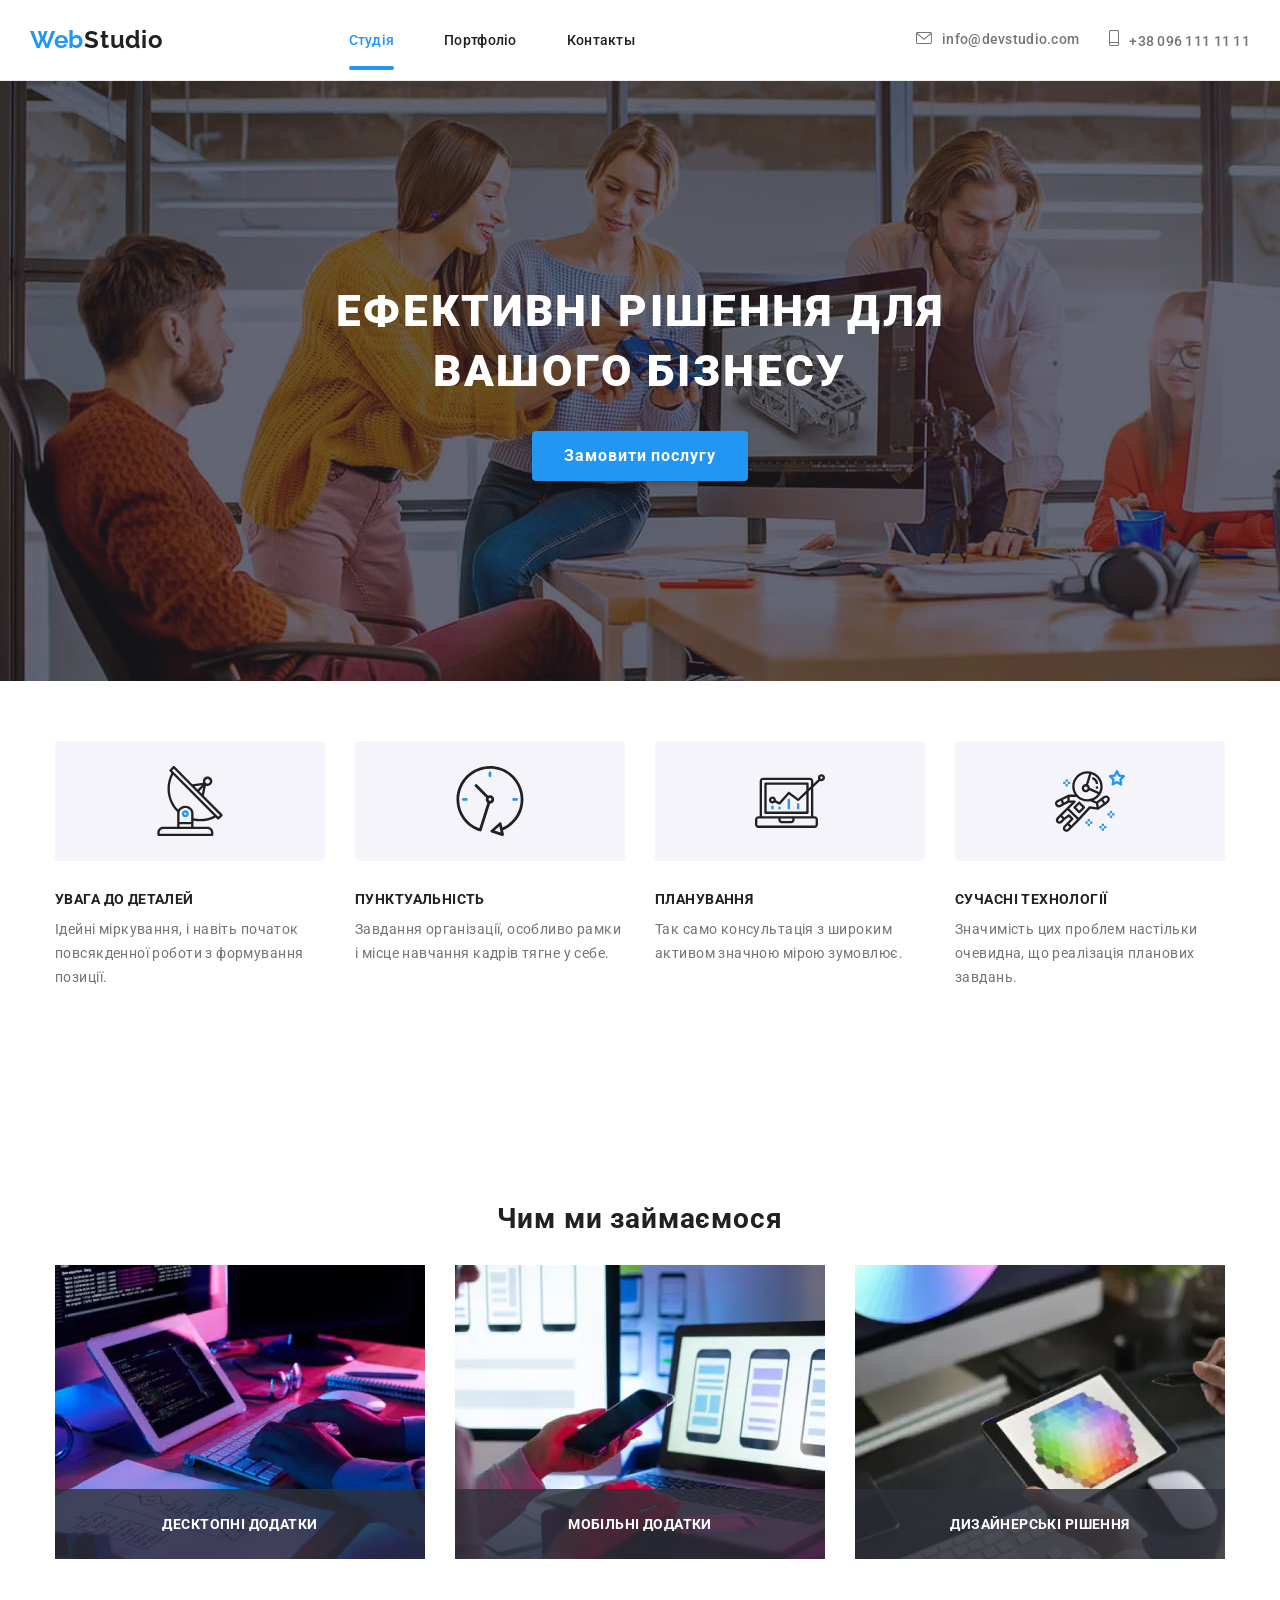
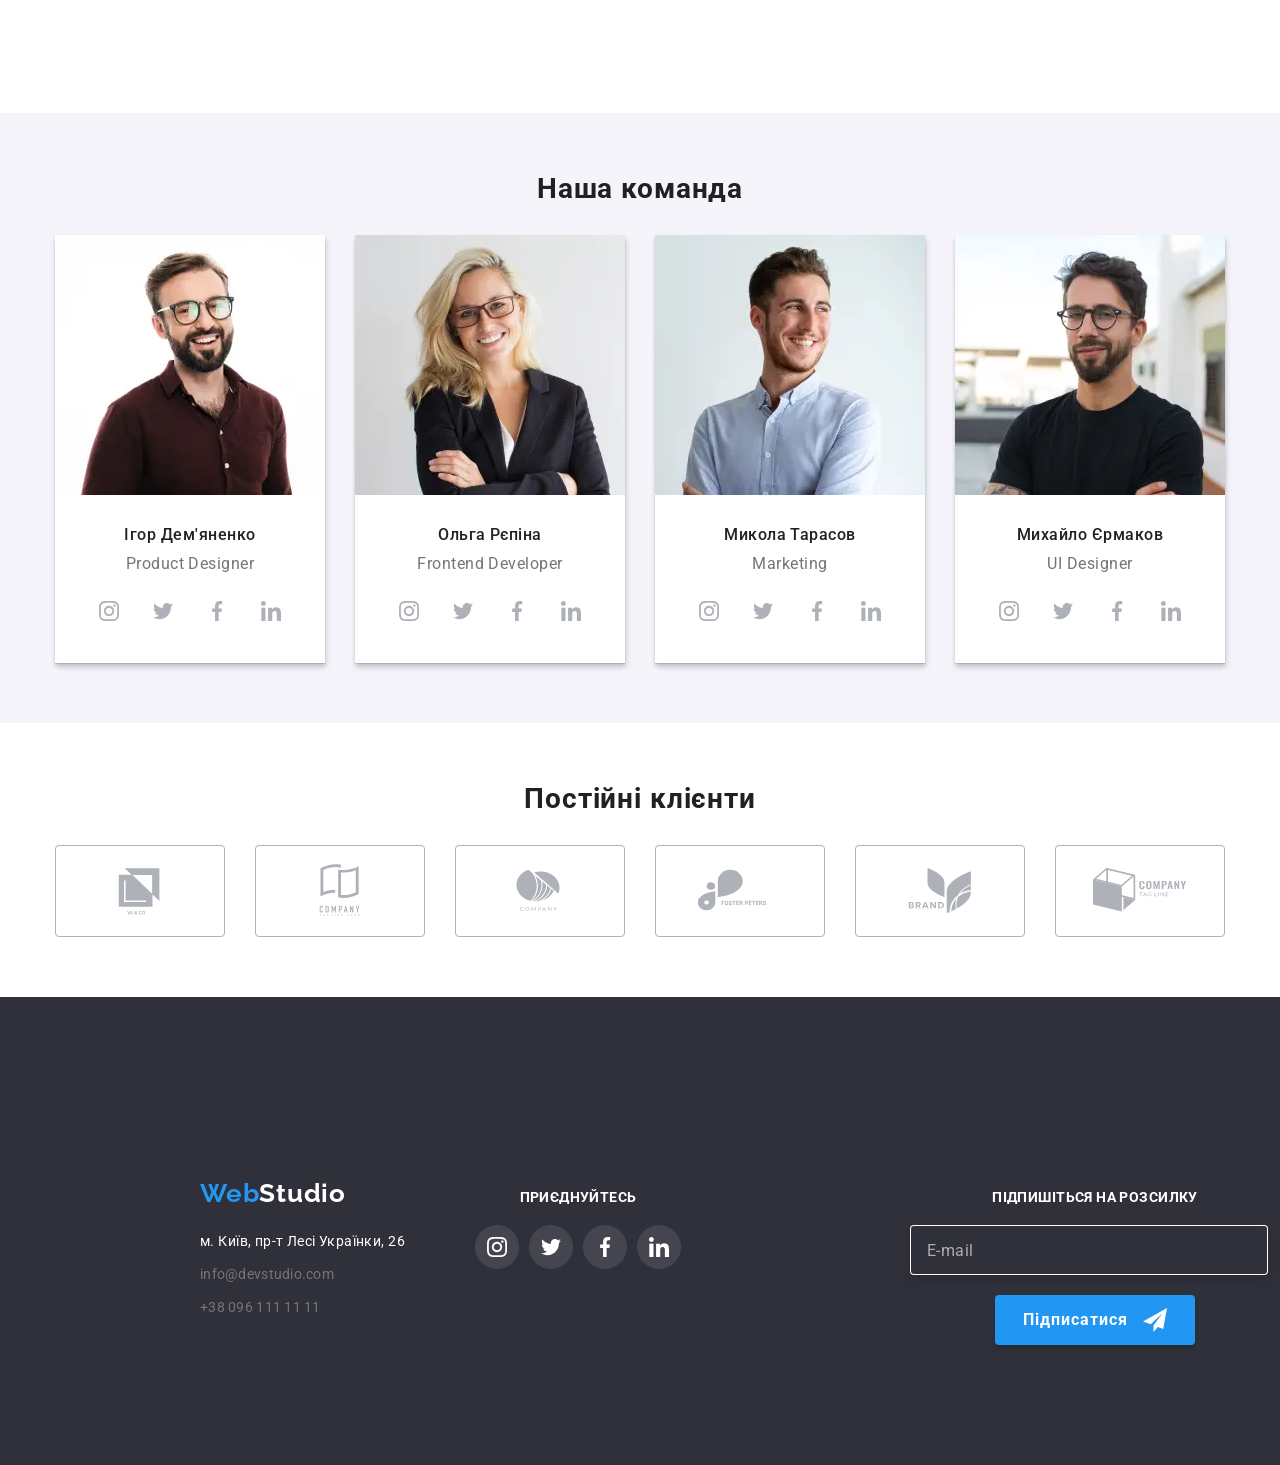
==== commit 7b29c397: "add favicon" ====
--- a/index.html
+++ b/index.html
@@ -6,6 +6,7 @@
     <meta http-equiv="X-UA-Compatible" content="IE=edge" />
     <meta name="viewport" content="width=device-width, initial-scale=1.0" />
     <title>Студія</title>
+    <link rel="icon" href="images/favicon.svg" />
     <link rel="stylesheet" href="https://cdn.jsdelivr.net/npm/modern-normalize@1.1.0/modern-normalize.min.css">
     <link rel="preconnect" href="https://fonts.googleapis.com" />
     <link rel="preconnect" href="https://fonts.gstatic.com" crossorigin />
